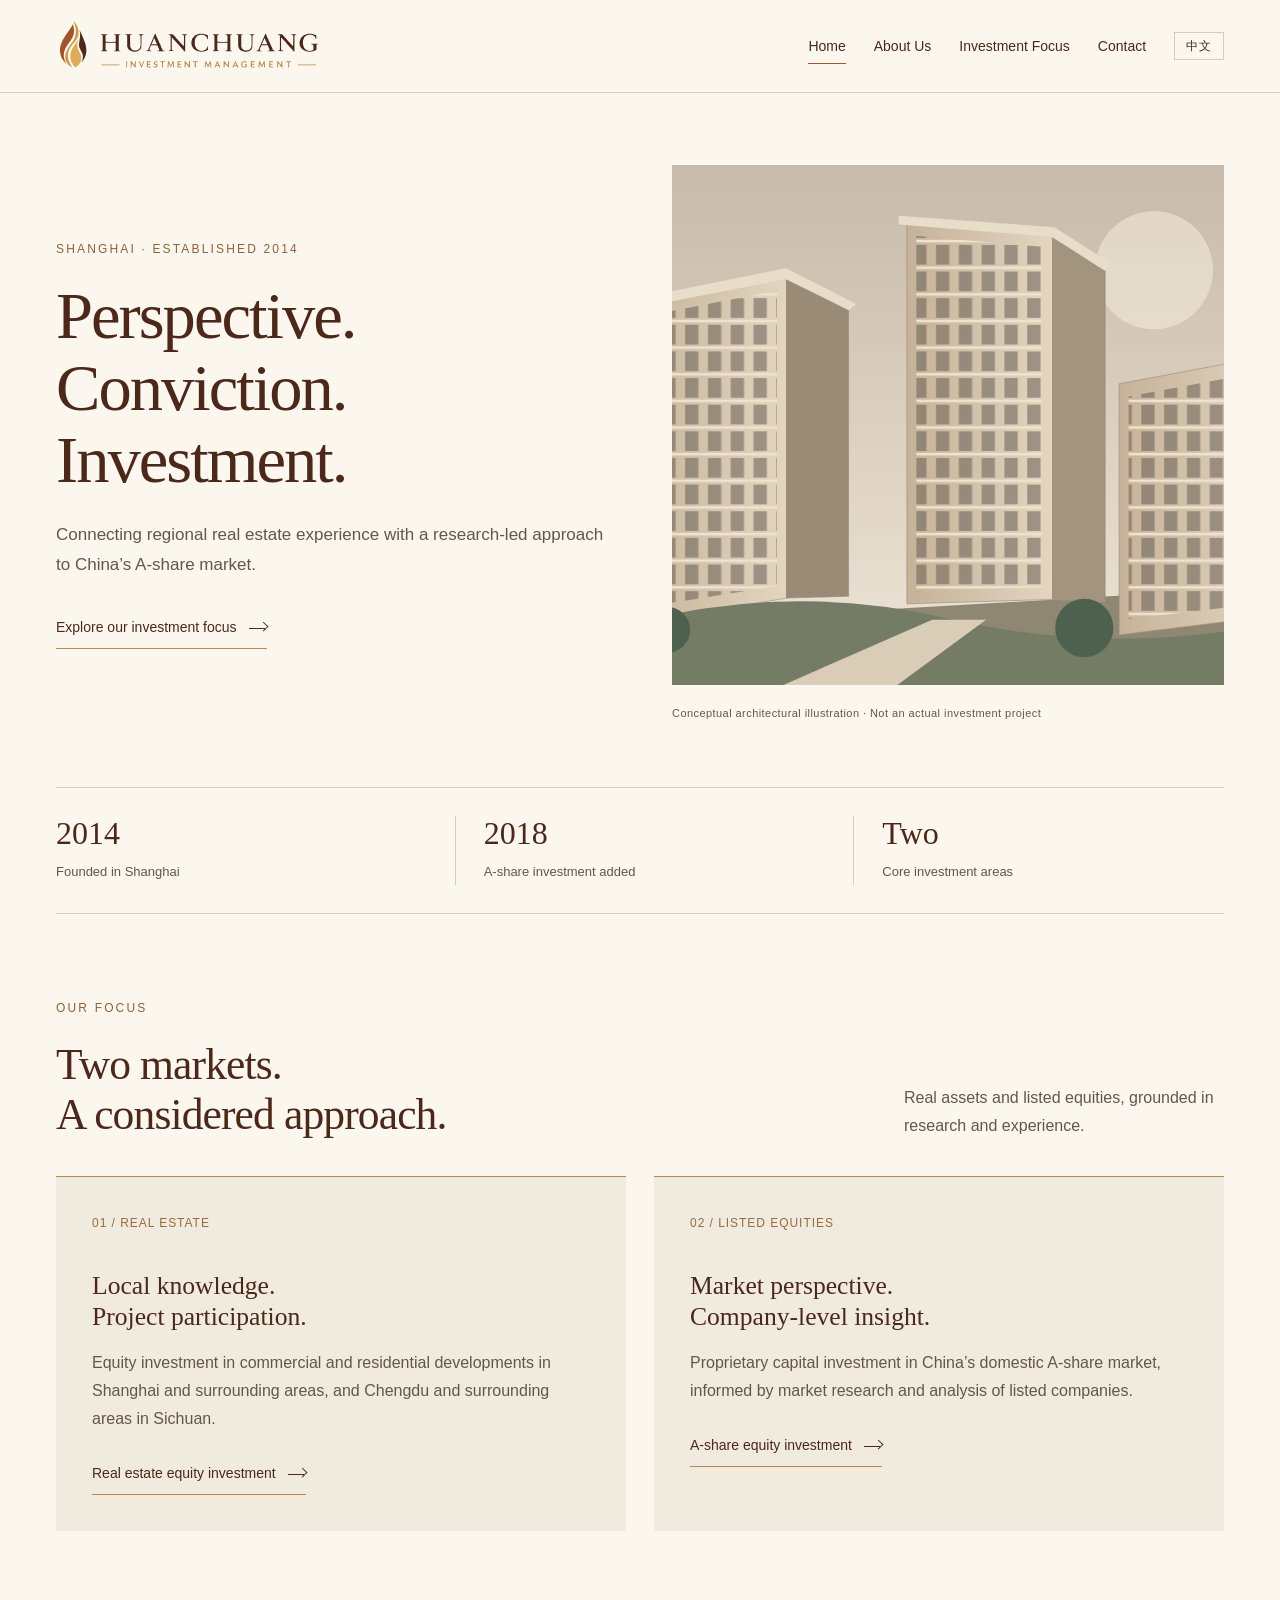
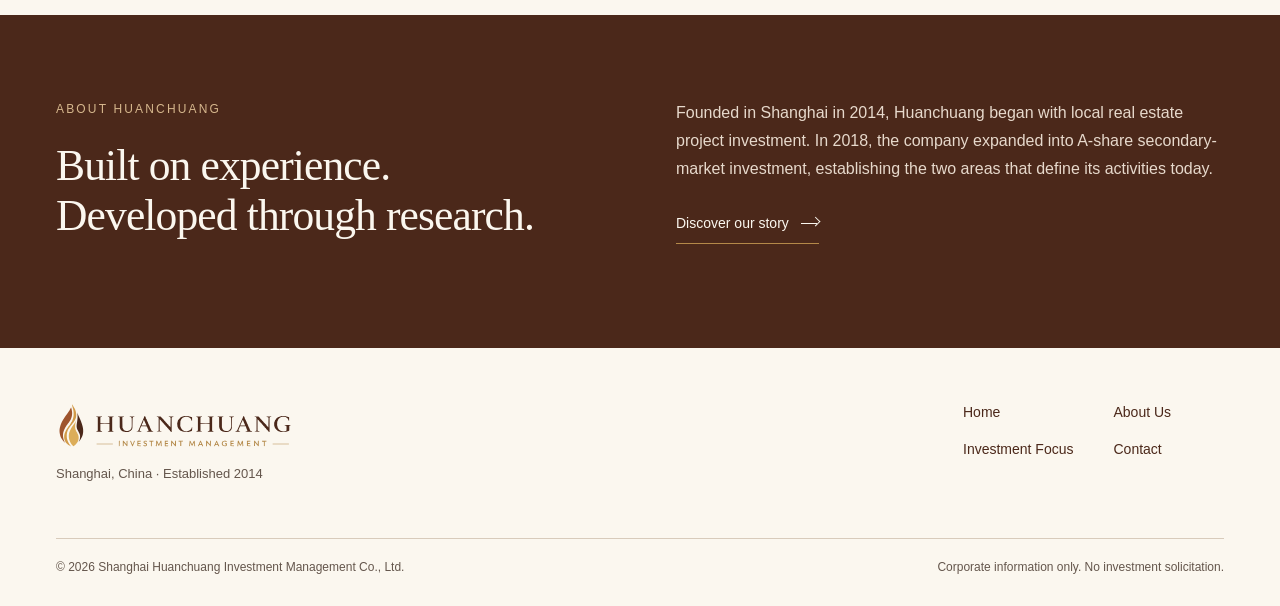
==== en/index.html @ aa827ce4 "Publish the bilingual site for a temporary GitHub Pages preview. Co-authored-by: Cursor <cursoragent" ====
<!DOCTYPE html>
<html lang="en">
<head>
  <meta charset="utf-8">
  <meta name="viewport" content="width=device-width, initial-scale=1">
  <title>Home | HUANCHUANG</title>
  <meta name="description" content="Shanghai Huanchuang Investment Management connects regional real estate experience with a research-led approach to China’s A-share market.">
  <meta name="theme-color" content="#FBF7EF">
  <link rel="alternate" hreflang="zh-CN" href="../zh/index.html">
  <link rel="alternate" hreflang="en" href="index.html">
  <link rel="icon" href="../01_Logos/favicon.ico">
  <link rel="apple-touch-icon" href="../01_Logos/favicon_180.png">
  <link rel="stylesheet" href="../assets/styles.css">
</head>
<body>
  <a class="skip" href="#main">Skip to content</a>
  <header>
    <div class="wrap">
      <nav aria-label="Main navigation">
        <a aria-label="Huanchuang home" href="index.html"><img class="logo" src="../01_Logos/HUANCHUANG_horizontal_color.svg" width="1260" height="285" alt="Huanchuang Investment Management"></a>
        <button type="button" class="menu" aria-controls="navigation" aria-expanded="false" data-label-open="Close" data-label-closed="Menu">Menu</button>
        <div class="links" id="navigation">
          <a aria-current="page" href="index.html">Home</a>
          <a href="about.html">About Us</a>
          <a href="investment.html">Investment Focus</a>
          <a href="contact.html">Contact</a>
        </div>
        <a class="lang-switch" href="../zh/index.html" hreflang="zh-CN" lang="zh-CN">中文</a>
      </nav>
    </div>
  </header>
  <main id="main">
    <div class="wrap">
      <section class="hero reveal">
        <div>
          <p class="eyebrow">Shanghai · Established 2014</p>
          <h1>Perspective.<br>Conviction.<br>Investment.</h1>
          <p class="intro">Connecting regional real estate experience with a research-led approach to China’s A-share market.</p>
          <a class="textlink" href="investment.html">Explore our investment focus<span class="arrow" aria-hidden="true"></span></a>
        </div>
        <figure>
          <img src="../assets/hero.svg" width="1200" height="820" alt="Concept illustration of residential towers and landscaped grounds">
          <figcaption class="caption">Conceptual architectural illustration · Not an actual investment project</figcaption>
        </figure>
      </section>
      <div class="bar">
        <div><span class="stat">2014</span><span class="small">Founded in Shanghai</span></div>
        <div><span class="stat">2018</span><span class="small">A-share investment added</span></div>
        <div><span class="stat">Two</span><span class="small">Core investment areas</span></div>
      </div>
      <section class="section">
        <div class="section-head">
          <div>
            <p class="eyebrow">Our focus</p>
            <h2>Two markets.<br>A considered approach.</h2>
          </div>
          <p class="muted">Real assets and listed equities, grounded in research and experience.</p>
        </div>
        <div class="cards">
          <article class="card">
            <span class="number">01 / REAL ESTATE</span>
            <h3>Local knowledge.<br>Project participation.</h3>
            <p>Equity investment in commercial and residential developments in Shanghai and surrounding areas, and Chengdu and surrounding areas in Sichuan.</p>
            <a class="textlink" href="investment.html#real-estate">Real estate equity investment<span class="arrow" aria-hidden="true"></span></a>
          </article>
          <article class="card">
            <span class="number">02 / LISTED EQUITIES</span>
            <h3>Market perspective.<br>Company-level insight.</h3>
            <p>Proprietary capital investment in China’s domestic A-share market, informed by market research and analysis of listed companies.</p>
            <a class="textlink" href="investment.html#a-shares">A-share equity investment<span class="arrow" aria-hidden="true"></span></a>
          </article>
        </div>
      </section>
    </div>
    <section class="dark section">
      <div class="wrap split">
        <div>
          <p class="eyebrow">About Huanchuang</p>
          <h2>Built on experience.<br>Developed through research.</h2>
        </div>
        <div>
          <p>Founded in Shanghai in 2014, Huanchuang began with local real estate project investment. In 2018, the company expanded into A-share secondary-market investment, establishing the two areas that define its activities today.</p>
          <a class="textlink" href="about.html">Discover our story<span class="arrow" aria-hidden="true"></span></a>
        </div>
      </div>
    </section>
  </main>
  <footer>
    <div class="wrap">
      <div class="footgrid">
        <div>
          <img src="../01_Logos/HUANCHUANG_horizontal_color.svg" width="1260" height="285" alt="Huanchuang Investment Management">
          <p class="small">Shanghai, China · Established 2014</p>
        </div>
        <nav class="footnav" aria-label="Footer">
          <a href="index.html">Home</a>
          <a href="about.html">About Us</a>
          <a href="investment.html">Investment Focus</a>
          <a href="contact.html">Contact</a>
        </nav>
      </div>
      <div class="footbase">
        <span>© 2026 Shanghai Huanchuang Investment Management Co., Ltd.</span>
        <span>Corporate information only. No investment solicitation.</span>
      </div>
    </div>
  </footer>
  <script src="../assets/menu.js"></script>
</body>
</html>
---- assets/styles.css ----
:root {
  --bg: #fbf7ef;
  --ink: #4b281a;
  --muted: #64564c;
  --line: #d8cbbb;
  --gold: #b48949;
  --gold-deep: #9e542d;
  --card: #f1eade;
  --card-hover: #efe4d4;
  --cream: #fbf7ef;
  --header: 92px;
}

* { box-sizing: border-box; }

html { scroll-behavior: smooth; }

body {
  margin: 0;
  background: var(--bg);
  color: var(--ink);
  font: 16px/1.75 "Segoe UI", Arial, sans-serif;
}

img { max-width: 100%; }

a { color: inherit; }

button {
  font: inherit;
  color: inherit;
  cursor: pointer;
}

a, button { -webkit-tap-highlight-color: transparent; }

a:focus-visible,
button:focus-visible,
summary:focus-visible {
  outline: 3px solid var(--gold-deep);
  outline-offset: 4px;
}

::selection {
  background: #ead7bf;
  color: var(--ink);
}

.wrap {
  max-width: 1280px;
  margin: auto;
  padding: 0 56px;
}

.skip {
  position: absolute;
  top: -100px;
  left: 16px;
  z-index: 50;
}

.skip:focus {
  top: 12px;
  background: #fff;
  padding: 10px 14px;
}

header {
  position: sticky;
  top: 0;
  z-index: 30;
  border-bottom: 1px solid var(--line);
  background: rgba(251, 247, 239, 0.94);
  backdrop-filter: blur(12px);
}

nav {
  min-height: var(--header);
  display: flex;
  align-items: center;
  gap: 28px;
}

.logo {
  width: 268px;
  height: auto;
  display: block;
}

.links {
  display: flex;
  gap: 28px;
  margin-left: auto;
}

.links a {
  text-decoration: none;
  font-size: 14px;
  padding: 10px 0;
  position: relative;
}

.links a::after {
  content: "";
  position: absolute;
  height: 1px;
  background: var(--gold-deep);
  bottom: 4px;
  left: 0;
  right: 0;
  transform: scaleX(0);
  transform-origin: left;
  transition: transform 0.25s ease;
}

.links a:hover::after,
.links a[aria-current="page"]::after { transform: scaleX(1); }

.menu {
  display: none;
  background: transparent;
  border: 1px solid var(--line);
  min-height: 44px;
  padding: 8px 16px;
}

.lang-switch {
  white-space: nowrap;
  text-decoration: none;
  font-size: 12px;
  letter-spacing: 0.08em;
  border: 1px solid var(--line);
  padding: 7px 11px;
  line-height: 1;
}

.lang-switch:hover {
  border-color: var(--gold-deep);
  color: var(--gold-deep);
}

.eyebrow {
  font-size: 12px;
  text-transform: uppercase;
  letter-spacing: 0.18em;
  color: #8b6337;
  margin: 0 0 20px;
}

h1, h2, h3, .stat, .year {
  font-family: Georgia, "Times New Roman", serif;
  font-weight: 400;
}

h1 {
  font-size: clamp(42px, 5.2vw, 72px);
  letter-spacing: -0.03em;
  line-height: 1.08;
  margin: 0 0 24px;
}

h2 {
  font-size: clamp(32px, 3.4vw, 48px);
  letter-spacing: -0.02em;
  line-height: 1.15;
  margin: 0 0 24px;
}

h3 {
  font-size: clamp(24px, 2vw, 30px);
  line-height: 1.25;
  margin: 0 0 16px;
}

p { margin: 0 0 20px; }

.muted, .intro, .small, .caption, .footbase { color: var(--muted); }

.intro {
  font-size: 17px;
  max-width: 36rem;
}

.hero {
  display: grid;
  grid-template-columns: 1fr 1fr;
  gap: 64px;
  padding: 72px 0 64px;
  align-items: center;
}

.hero figure { margin: 0; }

.hero img {
  width: 100%;
  height: 520px;
  object-fit: cover;
  background: #efe6d8;
}

.caption {
  font-size: 11px;
  letter-spacing: 0.04em;
  margin: 10px 0 0;
}

.textlink,
.button {
  display: inline-flex;
  align-items: center;
  gap: 12px;
  text-decoration: none;
  font-size: 14px;
}

.textlink {
  border-bottom: 1px solid var(--gold);
  padding: 8px 0;
}

.hero .textlink { margin-top: 8px; }

.textlink:hover { color: var(--gold-deep); }

.arrow {
  width: 18px;
  height: 10px;
  position: relative;
  flex: none;
}

.arrow::before,
.arrow::after {
  content: "";
  position: absolute;
  top: 50%;
}

.arrow::before {
  left: 0;
  width: 16px;
  border-top: 1px solid currentColor;
}

.arrow::after {
  right: 0;
  width: 6px;
  height: 6px;
  border-top: 1px solid currentColor;
  border-right: 1px solid currentColor;
  transform: translateY(-70%) rotate(45deg);
}

.bar {
  display: grid;
  grid-template-columns: repeat(3, 1fr);
  border-top: 1px solid var(--line);
  border-bottom: 1px solid var(--line);
  padding: 28px 0;
  gap: 28px;
}

.bar > div {
  padding-left: 28px;
  border-left: 1px solid var(--line);
}

.bar > div:first-child {
  padding-left: 0;
  border: 0;
}

.stat {
  font-size: 32px;
  display: block;
  line-height: 1.1;
  margin-bottom: 6px;
}

.small { font-size: 13px; }

.section { padding: 84px 0; }

.split {
  display: grid;
  grid-template-columns: 1fr 1fr;
  gap: 72px;
  align-items: start;
}

.section-head {
  display: flex;
  justify-content: space-between;
  align-items: end;
  gap: 40px;
  margin-bottom: 36px;
}

.section-head h2,
.section-head p:last-child { margin: 0; }

.section-head p { max-width: 320px; }

.cards {
  display: grid;
  grid-template-columns: 1fr 1fr;
  gap: 28px;
}

.card {
  padding: 36px;
  border-top: 1px solid var(--gold);
  background: var(--card);
  transition: background 0.2s ease, transform 0.2s ease;
}

.card:hover {
  background: var(--card-hover);
  transform: translateY(-2px);
}

.card .number {
  font-size: 12px;
  letter-spacing: 0.08em;
  color: #956d3c;
  display: block;
  margin-bottom: 36px;
}

.card p {
  max-width: 36rem;
  color: var(--muted);
}

.dark {
  background: var(--ink);
  color: var(--cream);
}

.dark .eyebrow { color: #d6b78d; }

.dark p {
  max-width: 36rem;
  color: #e7d9cc;
}

.dark .textlink:hover { color: #fff; }

.band {
  display: flex;
  justify-content: space-between;
  align-items: center;
  gap: 32px;
}

.band h2 { max-width: 16em; }

.button {
  padding: 14px 22px;
  border: 1px solid var(--gold);
  white-space: nowrap;
}

.button:hover {
  background: var(--cream);
  color: var(--ink);
  border-color: var(--cream);
}

.page-top {
  padding: 76px 0 56px;
  max-width: 920px;
}

.rule { border-top: 1px solid var(--line); }

.timeline {
  display: grid;
  grid-template-columns: 1fr 1fr;
  gap: 48px;
}

.year {
  font-size: 56px;
  color: #a27b48;
  line-height: 1;
  margin-bottom: 16px;
}

.timeline article {
  border-top: 1px solid var(--gold);
  padding-top: 24px;
}

.detail {
  display: grid;
  grid-template-columns: 0.8fr 1.2fr;
  gap: 72px;
  padding: 64px 0;
  border-top: 1px solid var(--line);
  scroll-margin-top: calc(var(--header) + 24px);
}

.tags {
  display: flex;
  gap: 10px;
  flex-wrap: wrap;
  margin-top: 24px;
}

.tags span {
  font-size: 12px;
  border: 1px solid var(--line);
  padding: 6px 12px;
}

.faq details {
  border-top: 1px solid var(--line);
  padding: 18px 0;
}

.faq details:last-of-type { border-bottom: 1px solid var(--line); }

.faq summary {
  cursor: pointer;
  font-size: 16px;
  list-style: none;
  display: flex;
  justify-content: space-between;
  align-items: center;
  gap: 16px;
}

.faq summary::-webkit-details-marker { display: none; }

.faq summary::after {
  content: "+";
  font-family: Georgia, serif;
  font-size: 24px;
  line-height: 1;
  color: var(--gold);
}

.faq details[open] summary::after { content: "–"; }

.faq details p {
  margin: 16px 0 4px;
  color: var(--muted);
  max-width: 44rem;
}

.contact-box {
  background: var(--card);
  padding: 40px;
}

.contact-box h3 { font-size: clamp(28px, 3vw, 36px); }

.contact-box dl { margin: 28px 0 0; }

.contact-box dt {
  font-size: 12px;
  text-transform: uppercase;
  letter-spacing: 0.12em;
  color: var(--muted);
}

.contact-box dd { margin: 6px 0 22px; }

.contact-box dd:last-child { margin-bottom: 0; }

.notice {
  margin-top: 32px;
  padding: 20px 24px;
  border-left: 2px solid var(--gold);
  background: var(--card);
  font-size: 14px;
  color: var(--muted);
}

footer { padding: 52px 0 28px; }

.footgrid {
  display: flex;
  justify-content: space-between;
  gap: 48px;
  padding-bottom: 32px;
}

.footgrid img { width: 240px; height: auto; }

.footnav {
  display: grid;
  grid-template-columns: 1fr 1fr;
  gap: 12px 40px;
  font-size: 14px;
  align-content: start;
}

.footnav a { text-decoration: none; }

.footnav a:hover { color: var(--gold-deep); }

.footbase {
  display: flex;
  justify-content: space-between;
  gap: 24px;
  border-top: 1px solid var(--line);
  padding-top: 18px;
  font-size: 12px;
}

.reveal { animation: enter 0.65s ease both; }

@keyframes enter {
  from { opacity: 0; transform: translateY(12px); }
  to { opacity: 1; transform: none; }
}

.gate {
  min-height: 100vh;
  display: grid;
  place-items: center;
  padding: 48px 24px;
}

.gate-card {
  width: min(520px, 100%);
  text-align: center;
}

.gate-card .logo {
  width: min(340px, 78vw);
  margin: 0 auto 28px;
}

.gate-card .eyebrow { margin-bottom: 12px; }

.gate-actions {
  display: flex;
  justify-content: center;
  gap: 14px;
  margin-top: 8px;
}

.gate-actions a {
  text-decoration: none;
  border: 1px solid var(--gold);
  min-width: 148px;
  padding: 14px 18px;
}

.gate-actions a:hover {
  background: var(--ink);
  color: var(--cream);
  border-color: var(--ink);
}

html[lang="zh-CN"] body {
  font-family: "PingFang SC", "Microsoft YaHei", "Noto Sans SC", sans-serif;
  line-break: strict;
}

html[lang="zh-CN"] h1,
html[lang="zh-CN"] h2,
html[lang="zh-CN"] h3 {
  font-family: "Songti SC", "STSong", "SimSun", "Noto Serif SC", serif;
  letter-spacing: 0;
}

html[lang="zh-CN"] h1 {
  font-size: clamp(34px, 4.4vw, 58px);
  line-height: 1.28;
}

html[lang="zh-CN"] h2,
html[lang="zh-CN"] h3 { line-height: 1.35; }

html[lang="zh-CN"] .eyebrow {
  text-transform: none;
  letter-spacing: 0.22em;
}

@media (max-width: 1024px) {
  .logo { width: 220px; }
  .links { gap: 18px; }
}

@media (max-width: 900px) {
  .wrap { padding: 0 28px; }
  .hero { gap: 36px; }
  .hero img { height: 420px; }
  .split, .detail { gap: 36px; }
}

@media (max-width: 760px) {
  :root { --header: 76px; }
  .wrap { padding: 0 20px; }
  nav { position: relative; }
  nav { gap: 12px; }
  .logo { width: 156px; }
  .menu {
    display: block;
    margin-left: auto;
    flex: none;
    white-space: nowrap;
    padding: 8px 12px;
  }
  .links {
    display: none;
    margin-left: 0;
    position: absolute;
    top: 100%;
    left: 50%;
    width: 100vw;
    transform: translateX(-50%);
    background: var(--bg);
    padding: 8px 20px 18px;
    border-bottom: 1px solid var(--line);
    box-shadow: 0 16px 30px rgba(75, 40, 26, 0.08);
  }
  .links.open {
    display: flex;
    flex-direction: column;
    gap: 0;
  }
  .links a {
    font-size: 17px;
    padding: 14px 0;
    border-bottom: 1px solid var(--line);
  }
  .links a::after { display: none; }
  .links a[aria-current="page"] { color: var(--gold-deep); }
  .hero {
    grid-template-columns: 1fr;
    padding: 40px 0 36px;
    gap: 28px;
  }
  .hero img { height: 280px; }
  .bar { gap: 16px; }
  .bar > div { padding-left: 14px; }
  .stat { font-size: 24px; }
  .section { padding: 56px 0; }
  .split,
  .cards,
  .timeline,
  .detail,
  .section-head,
  .band,
  .footgrid,
  .footbase,
  .gate-actions {
    grid-template-columns: 1fr;
    flex-direction: column;
    align-items: flex-start;
  }
  .section-head, .band, .footgrid, .footbase, .gate-actions { gap: 16px; }
  .cards, .timeline, .split, .detail { gap: 24px; }
  .card, .contact-box { padding: 24px; }
  .card .number { margin-bottom: 20px; }
  .page-top { padding: 48px 0 32px; }
  .detail { padding: 40px 0; }
  .year { font-size: 44px; }
  .footgrid img { width: 200px; }
  .gate-actions { align-items: stretch; }
  .gate-actions a { text-align: center; }
}

@media (prefers-reduced-motion: reduce) {
  html { scroll-behavior: auto; }
  .reveal, .card, .links a::after { animation: none; transition: none; }
  .card:hover { transform: none; }
}
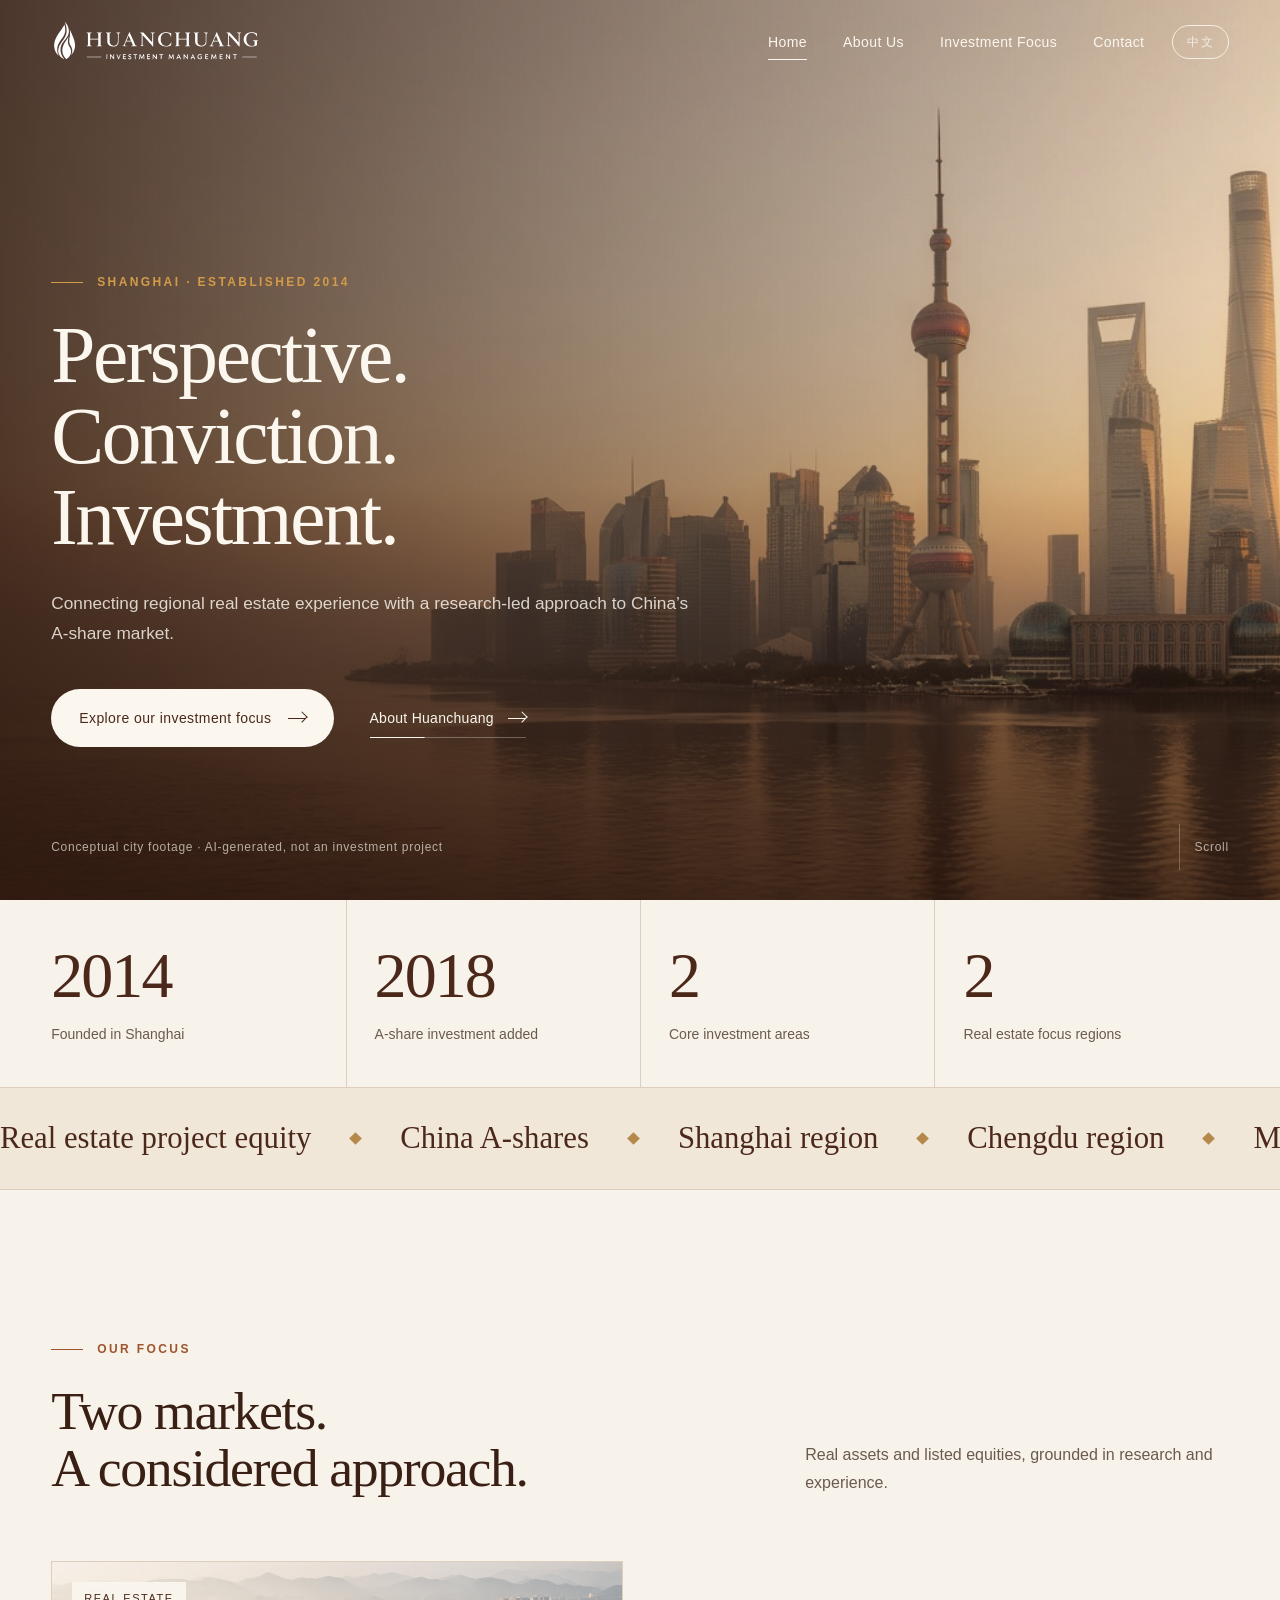
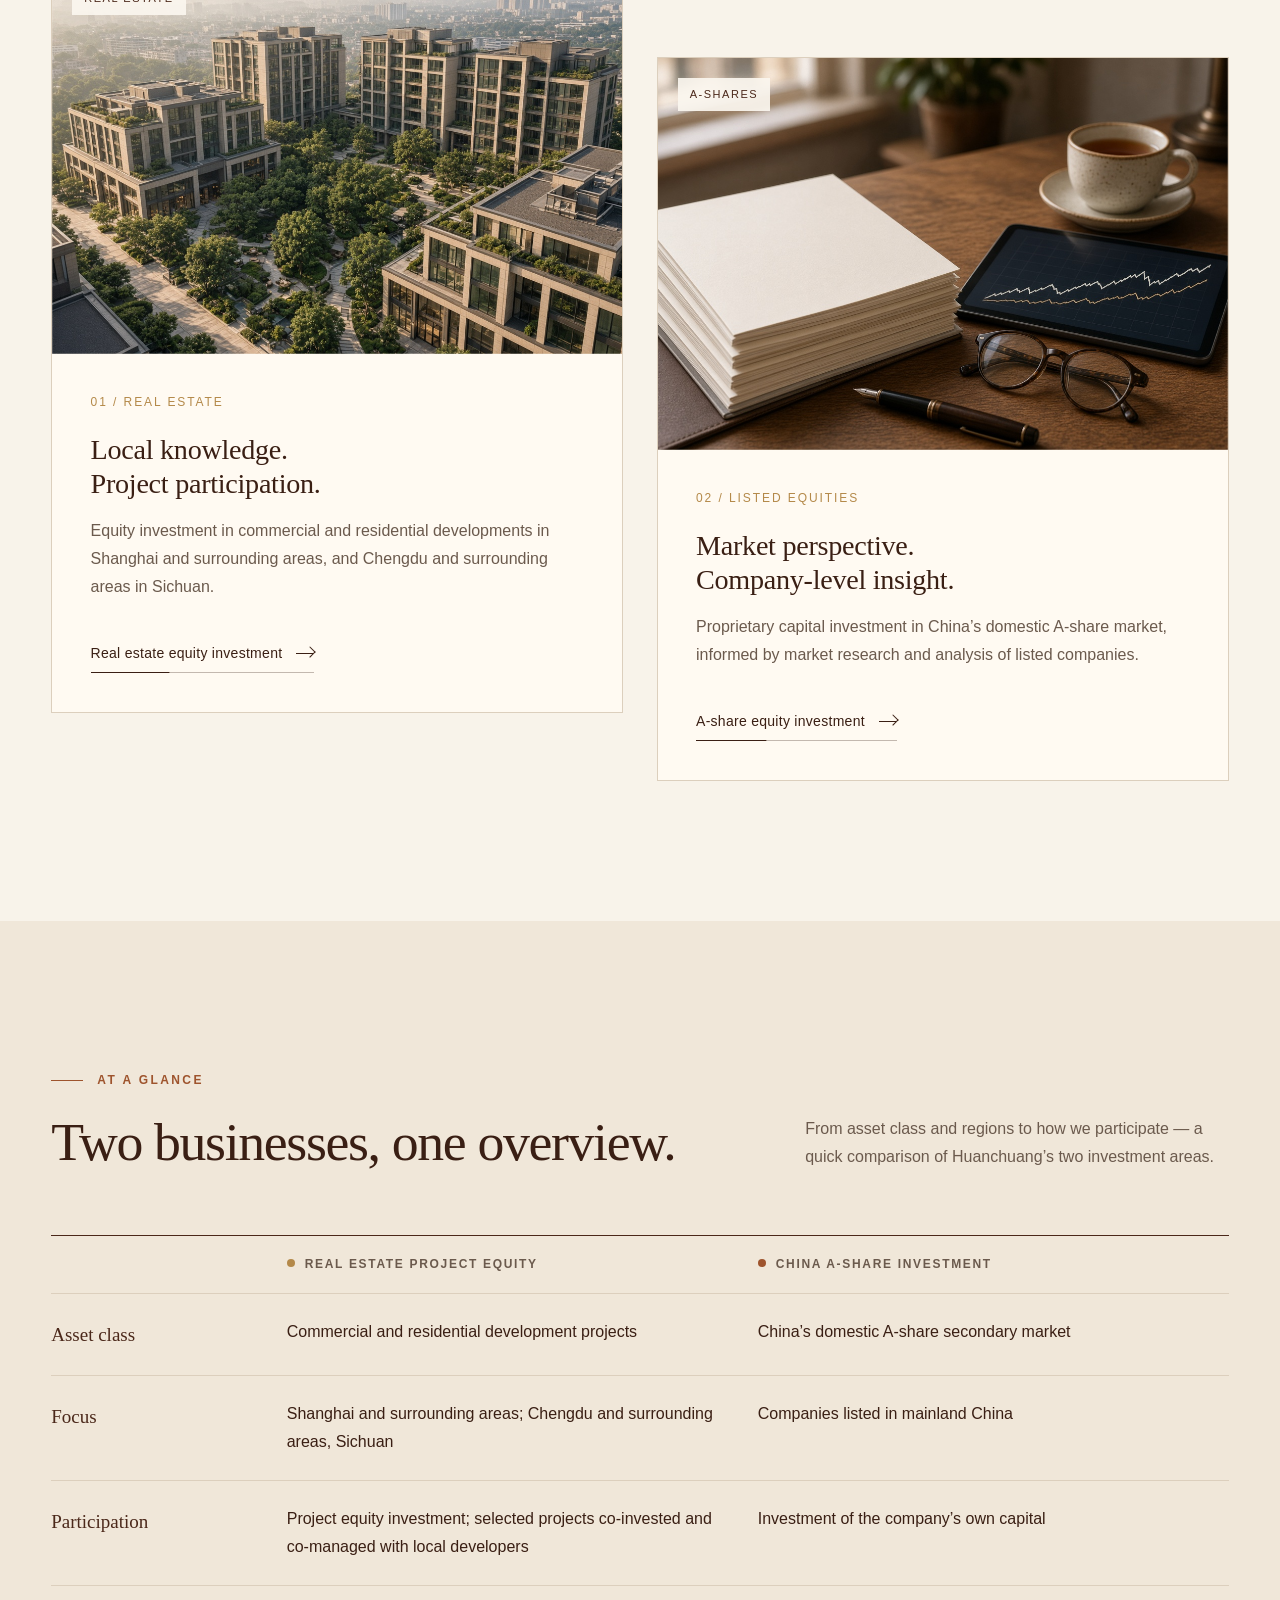
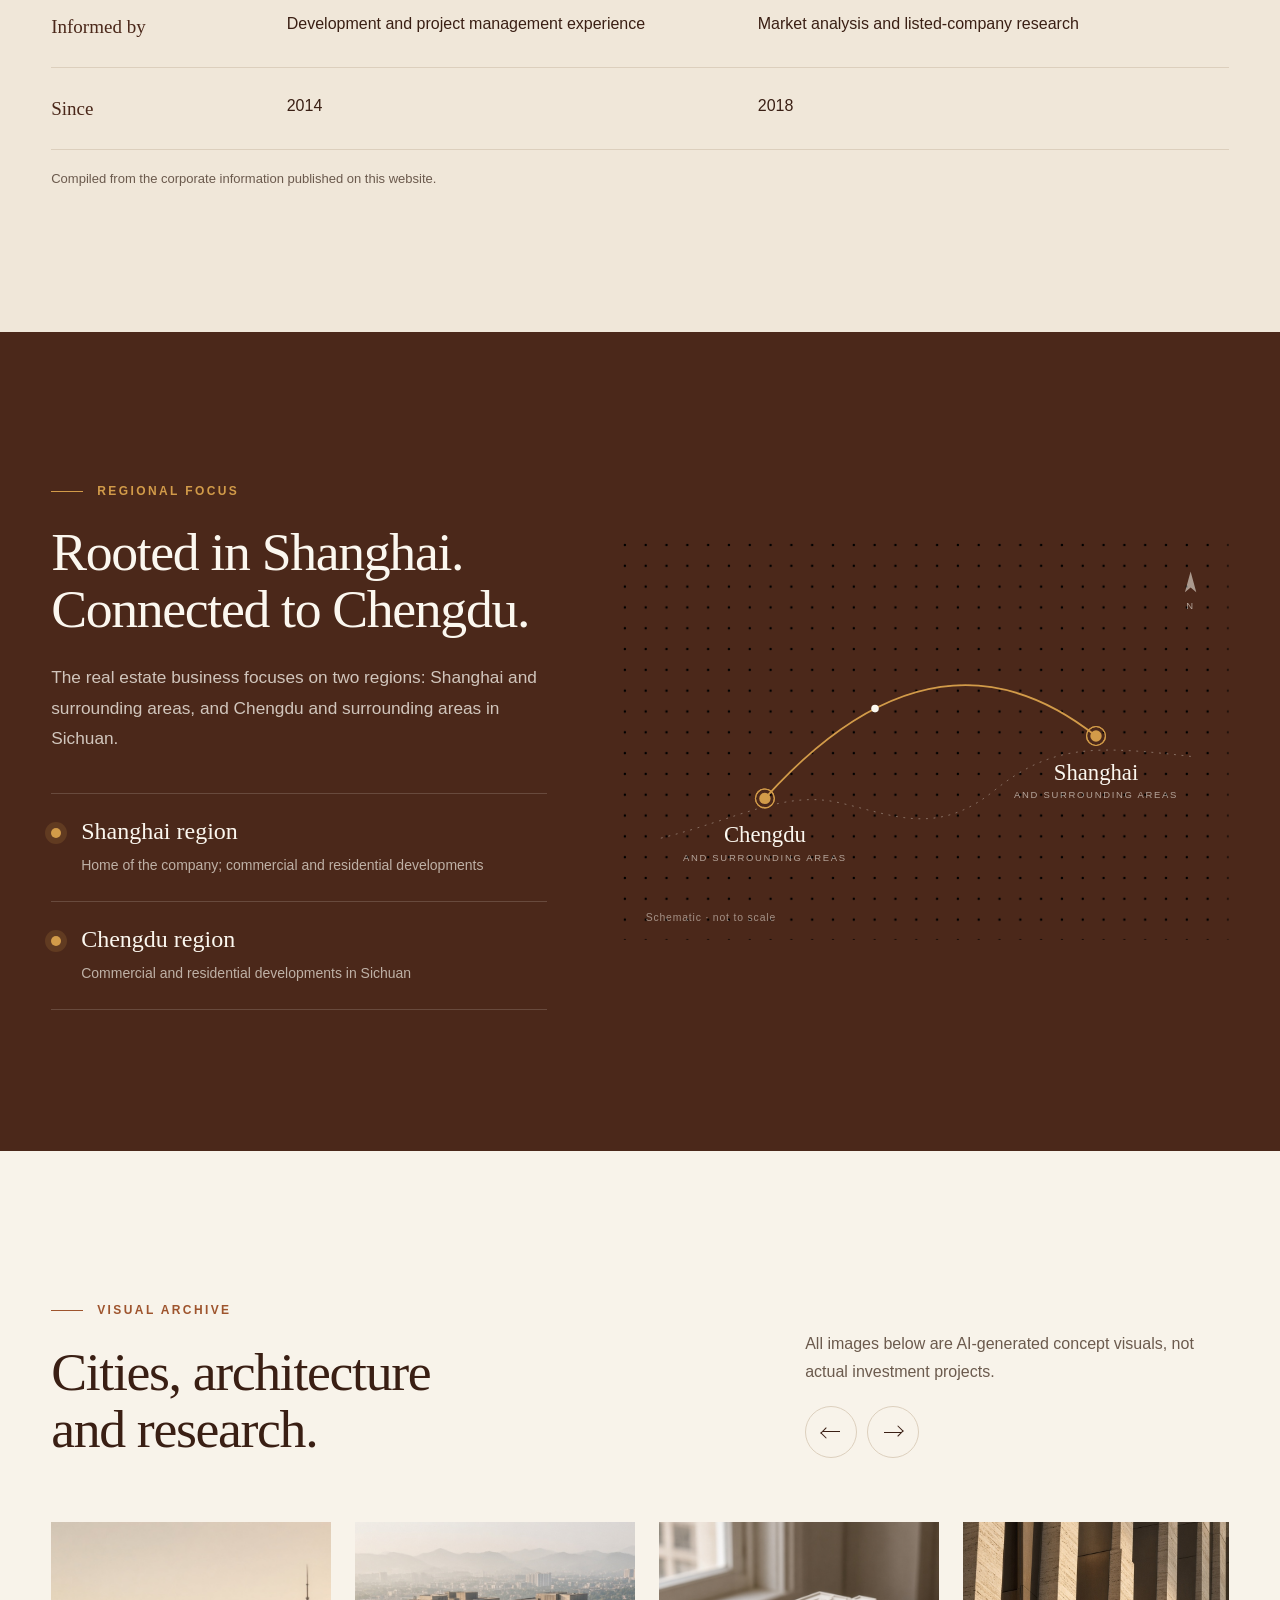
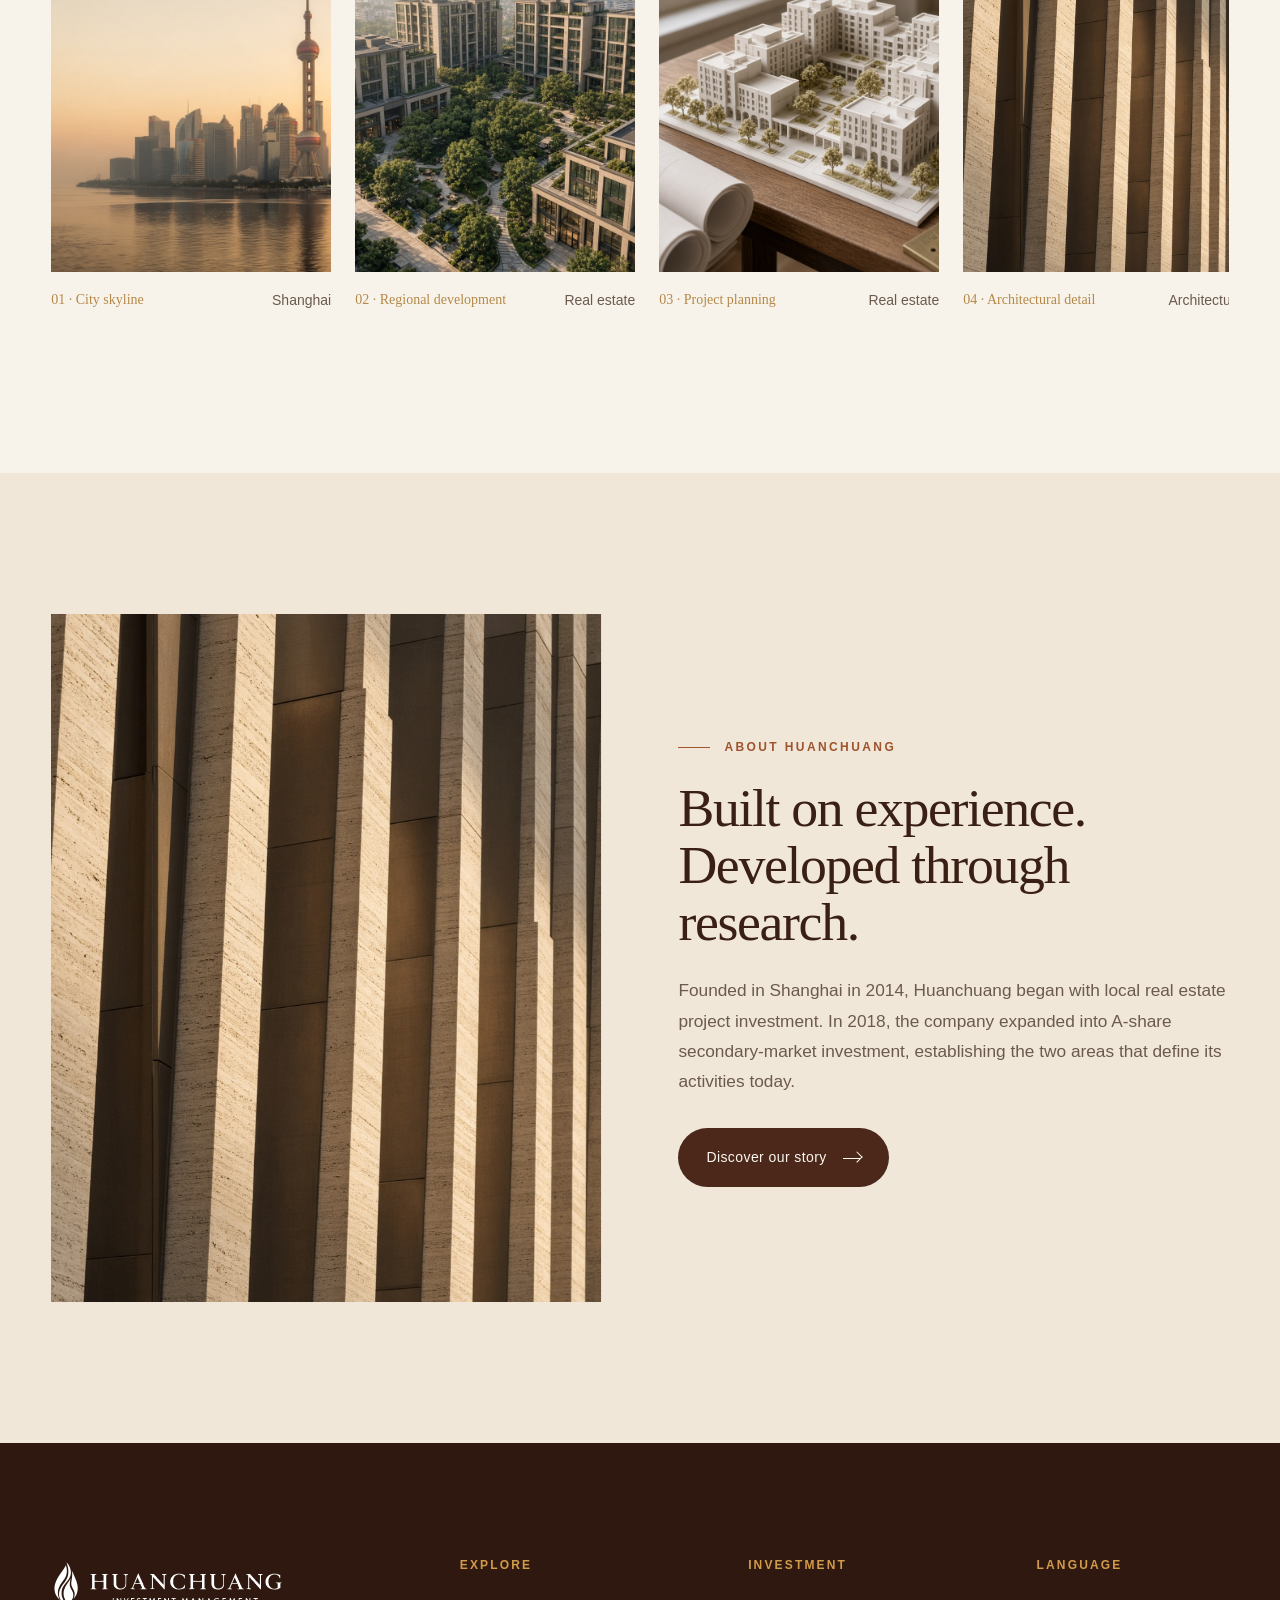
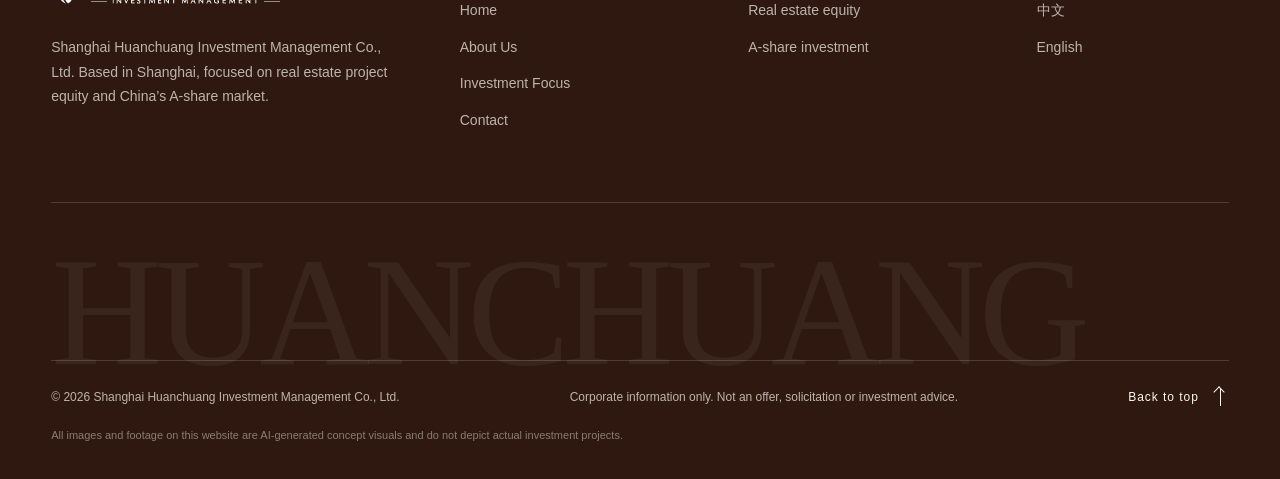
==== commit b937c08a: "Redesign UI and motion, add generated media, tables and region map Co-authored-by: Cursor <cursorage" ====
--- a/en/index.html
+++ b/en/index.html
@@ -2,109 +2,247 @@
 <html lang="en">
 <head>
   <meta charset="utf-8">
-  <meta name="viewport" content="width=device-width, initial-scale=1">
+  <meta name="viewport" content="width=device-width, initial-scale=1, viewport-fit=cover">
   <title>Home | HUANCHUANG</title>
   <meta name="description" content="Shanghai Huanchuang Investment Management connects regional real estate experience with a research-led approach to China’s A-share market.">
-  <meta name="theme-color" content="#FBF7EF">
+  <meta name="theme-color" content="#4B281A">
+  <meta property="og:type" content="website">
+  <meta property="og:title" content="Home | HUANCHUANG">
+  <meta property="og:description" content="Shanghai Huanchuang Investment Management connects regional real estate experience with a research-led approach to China’s A-share market.">
+  <meta property="og:image" content="../assets/media/hero-shanghai.jpg">
   <link rel="alternate" hreflang="zh-CN" href="../zh/index.html">
-  <link rel="alternate" hreflang="en" href="index.html">
+  <link rel="alternate" hreflang="en" href="../en/index.html">
   <link rel="icon" href="../01_Logos/favicon.ico">
   <link rel="apple-touch-icon" href="../01_Logos/favicon_180.png">
   <link rel="stylesheet" href="../assets/styles.css">
+  <script>document.documentElement.classList.add("js")</script>
 </head>
 <body>
+  <div class="progress" aria-hidden="true"></div>
   <a class="skip" href="#main">Skip to content</a>
-  <header>
-    <div class="wrap">
-      <nav aria-label="Main navigation">
-        <a aria-label="Huanchuang home" href="index.html"><img class="logo" src="../01_Logos/HUANCHUANG_horizontal_color.svg" width="1260" height="285" alt="Huanchuang Investment Management"></a>
-        <button type="button" class="menu" aria-controls="navigation" aria-expanded="false" data-label-open="Close" data-label-closed="Menu">Menu</button>
-        <div class="links" id="navigation">
-          <a aria-current="page" href="index.html">Home</a>
-          <a href="about.html">About Us</a>
-          <a href="investment.html">Investment Focus</a>
-          <a href="contact.html">Contact</a>
-        </div>
-        <a class="lang-switch" href="../zh/index.html" hreflang="zh-CN" lang="zh-CN">中文</a>
+  <header class="site-header is-overlay">
+    <div class="wrap bar">
+      <a class="brand" href="index.html" aria-label="Huanchuang home">
+        <img class="logo-dark" src="../01_Logos/HUANCHUANG_horizontal_color.svg" width="1260" height="285" alt="Huanchuang Investment Management">
+        <img class="logo-light" src="../01_Logos/HUANCHUANG_horizontal_white.svg" width="1260" height="285" alt="" aria-hidden="true">
+      </a>
+      <nav class="nav" aria-label="Main navigation">
+        <div class="nav-links" id="navigation">
+          <a href="index.html" style="--i:0" aria-current="page">Home</a>
+          <a href="about.html" style="--i:1">About Us</a>
+          <a href="investment.html" style="--i:2">Investment Focus</a>
+          <a href="contact.html" style="--i:3">Contact</a>
+        </div>
       </nav>
+      <a class="lang-switch" href="../zh/index.html" hreflang="zh-CN" lang="zh-CN">中文</a>
+      <button type="button" class="menu-btn" aria-controls="navigation" aria-expanded="false" data-label-open="Close" data-label-closed="Menu"><span class="menu-label">Menu</span><span class="bars" aria-hidden="true"><i></i><i></i></span></button>
     </div>
   </header>
   <main id="main">
-    <div class="wrap">
-      <section class="hero reveal">
-        <div>
-          <p class="eyebrow">Shanghai · Established 2014</p>
-          <h1>Perspective.<br>Conviction.<br>Investment.</h1>
-          <p class="intro">Connecting regional real estate experience with a research-led approach to China’s A-share market.</p>
-          <a class="textlink" href="investment.html">Explore our investment focus<span class="arrow" aria-hidden="true"></span></a>
-        </div>
-        <figure>
-          <img src="../assets/hero.svg" width="1200" height="820" alt="Concept illustration of residential towers and landscaped grounds">
-          <figcaption class="caption">Conceptual architectural illustration · Not an actual investment project</figcaption>
-        </figure>
-      </section>
-      <div class="bar">
-        <div><span class="stat">2014</span><span class="small">Founded in Shanghai</span></div>
-        <div><span class="stat">2018</span><span class="small">A-share investment added</span></div>
-        <div><span class="stat">Two</span><span class="small">Core investment areas</span></div>
-      </div>
-      <section class="section">
-        <div class="section-head">
-          <div>
-            <p class="eyebrow">Our focus</p>
-            <h2>Two markets.<br>A considered approach.</h2>
-          </div>
-          <p class="muted">Real assets and listed equities, grounded in research and experience.</p>
-        </div>
-        <div class="cards">
-          <article class="card">
-            <span class="number">01 / REAL ESTATE</span>
+    <section class="hero">
+      <div class="hero-media" aria-hidden="true">
+        <video autoplay muted loop playsinline preload="auto" poster="../assets/media/hero-shanghai.jpg">
+          <source src="../assets/media/hero-shanghai.mp4" type="video/mp4">
+        </video>
+      </div>
+      <div class="hero-shade" aria-hidden="true"></div>
+      <div class="wrap hero-inner">
+        <p class="eyebrow eyebrow--light hero-fade" style="--d:.1s">Shanghai · Established 2014</p>
+        <h1 class="split-lines"><span class="line"><span style="--i:0">Perspective.</span></span><span class="line"><span style="--i:1">Conviction.</span></span><span class="line"><span style="--i:2">Investment.</span></span></h1>
+        <p class="lead hero-fade" style="--d:.75s">Connecting regional real estate experience with a research-led approach to China’s A-share market.</p>
+        <div class="hero-actions hero-fade" style="--d:.9s">
+          <a class="btn btn--light" href="investment.html">Explore our investment focus<span class="arrow" aria-hidden="true"></span></a>
+          <a class="textlink textlink--light" href="about.html">About Huanchuang<span class="arrow" aria-hidden="true"></span></a>
+        </div>
+      </div>
+      <div class="wrap hero-foot hero-fade" style="--d:1.1s">
+        <span>Conceptual city footage · AI-generated, not an investment project</span>
+        <span class="scroll-cue"><i></i>Scroll</span>
+      </div>
+    </section>
+
+    <section aria-label="Company at a glance">
+      <div class="wrap stats" data-stagger>
+          <div class="stat"><span class="stat-num" data-count="2014" data-from="1990">2014</span><span class="stat-label">Founded in Shanghai</span></div>
+          <div class="stat"><span class="stat-num" data-count="2018" data-from="2000">2018</span><span class="stat-label">A-share investment added</span></div>
+          <div class="stat"><span class="stat-num" data-count="2" data-from="0">2</span><span class="stat-label">Core investment areas</span></div>
+          <div class="stat"><span class="stat-num" data-count="2" data-from="0">2</span><span class="stat-label">Real estate focus regions</span></div>
+      </div>
+    </section>
+
+    <div class="marquee" aria-hidden="true"><div class="marquee-track"><span>Real estate project equity</span><span>China A-shares</span><span>Shanghai region</span><span>Chengdu region</span><span>Market research</span><span>Listed-company analysis</span><span>Joint investment</span><span>Proprietary capital</span><span>Real estate project equity</span><span>China A-shares</span><span>Shanghai region</span><span>Chengdu region</span><span>Market research</span><span>Listed-company analysis</span><span>Joint investment</span><span>Proprietary capital</span></div></div>
+
+    <section class="section">
+      <div class="wrap">
+        <div class="section-head reveal">
+          <div><p class="eyebrow">Our focus</p><h2>Two markets.<br>A considered approach.</h2></div>
+          <p>Real assets and listed equities, grounded in research and experience.</p>
+        </div>
+        <div class="features">
+        <article class="feature reveal">
+          <div class="feature-media img-reveal"><img src="../assets/media/realestate-aerial.jpg" width="1024" height="768" alt="Concept aerial view of a residential and commercial development" loading="lazy" decoding="async"><span class="feature-tag">Real Estate</span></div>
+          <div class="feature-body">
+            <span class="feature-num">01 / Real estate</span>
             <h3>Local knowledge.<br>Project participation.</h3>
             <p>Equity investment in commercial and residential developments in Shanghai and surrounding areas, and Chengdu and surrounding areas in Sichuan.</p>
             <a class="textlink" href="investment.html#real-estate">Real estate equity investment<span class="arrow" aria-hidden="true"></span></a>
-          </article>
-          <article class="card">
-            <span class="number">02 / LISTED EQUITIES</span>
+          </div>
+        </article>
+        <article class="feature reveal" style="--d:.15s">
+          <div class="feature-media img-reveal"><img src="../assets/media/research-desk.jpg" width="1024" height="768" alt="Concept image of a research desk" loading="lazy" decoding="async"><span class="feature-tag">A-Shares</span></div>
+          <div class="feature-body">
+            <span class="feature-num">02 / Listed equities</span>
             <h3>Market perspective.<br>Company-level insight.</h3>
             <p>Proprietary capital investment in China’s domestic A-share market, informed by market research and analysis of listed companies.</p>
             <a class="textlink" href="investment.html#a-shares">A-share equity investment<span class="arrow" aria-hidden="true"></span></a>
-          </article>
-        </div>
-      </section>
-    </div>
-    <section class="dark section">
+          </div>
+        </article>
+        </div>
+      </div>
+    </section>
+
+    <section class="section section--alt">
+      <div class="wrap">
+        <div class="section-head reveal">
+          <div><p class="eyebrow">At a glance</p><h2>Two businesses, one overview.</h2></div>
+          <p>From asset class and regions to how we participate — a quick comparison of Huanchuang’s two investment areas.</p>
+        </div>
+        <div class="table-wrap reveal">
+          <table class="data-table">
+            <caption class="sr-only">Comparison of Huanchuang’s two businesses</caption>
+            <thead><tr><th scope="col"></th><th scope="col"><span class="dot" aria-hidden="true"></span>Real estate project equity</th><th scope="col"><span class="dot dot--rust" aria-hidden="true"></span>China A-share investment</th></tr></thead>
+            <tbody data-stagger>
+              <tr><th scope="row">Asset class</th><td data-label="Real estate project equity">Commercial and residential development projects</td><td data-label="China A-share investment" class="is-rust">China’s domestic A-share secondary market</td></tr>
+              <tr><th scope="row">Focus</th><td data-label="Real estate project equity">Shanghai and surrounding areas; Chengdu and surrounding areas, Sichuan</td><td data-label="China A-share investment" class="is-rust">Companies listed in mainland China</td></tr>
+              <tr><th scope="row">Participation</th><td data-label="Real estate project equity">Project equity investment; selected projects co-invested and co-managed with local developers</td><td data-label="China A-share investment" class="is-rust">Investment of the company’s own capital</td></tr>
+              <tr><th scope="row">Informed by</th><td data-label="Real estate project equity">Development and project management experience</td><td data-label="China A-share investment" class="is-rust">Market analysis and listed-company research</td></tr>
+              <tr><th scope="row">Since</th><td data-label="Real estate project equity">2014</td><td data-label="China A-share investment" class="is-rust">2018</td></tr>
+            </tbody>
+          </table>
+        </div>
+        <p class="table-note">Compiled from the corporate information published on this website.</p>
+      </div>
+    </section>
+
+    <section class="section dark">
+      <div class="wrap region">
+        <div class="reveal">
+          <p class="eyebrow">Regional focus</p>
+          <h2>Rooted in Shanghai.<br>Connected to Chengdu.</h2>
+          <p class="lead">The real estate business focuses on two regions: Shanghai and surrounding areas, and Chengdu and surrounding areas in Sichuan.</p>
+          <ul class="region-list" data-stagger>
+            <li><span class="region-dot" aria-hidden="true"></span><div><b>Shanghai region</b><span>Home of the company; commercial and residential developments</span></div></li>
+            <li><span class="region-dot" aria-hidden="true"></span><div><b>Chengdu region</b><span>Commercial and residential developments in Sichuan</span></div></li>
+          </ul>
+        </div>
+        <div class="reveal" style="--d:.2s">
+        <svg class="map map-anim" viewBox="0 0 640 420" role="img" aria-labelledby="map-title">
+          <title id="map-title">Schematic of Huanchuang’s real estate focus regions: Shanghai and Chengdu with surrounding areas</title>
+          <defs>
+            <pattern id="map-dots" width="22" height="22" patternUnits="userSpaceOnUse"><circle cx="2" cy="2" r="1.3"></circle></pattern>
+          </defs>
+          <g class="map-grid"><rect width="640" height="420" fill="url(#map-dots)"></rect></g>
+          <path class="map-river" d="M40 312 C 120 292, 170 262, 226 274 S 330 312, 392 262 S 500 214, 604 226"></path>
+          <path class="map-route-base" d="M150 270 Q 330 70 500 204"></path>
+          <path class="map-route-draw" pathLength="1" d="M150 270 Q 330 70 500 204"></path>
+          <circle class="map-traveller" r="4">
+            <animateMotion dur="5.5s" repeatCount="indefinite" path="M150 270 Q 330 70 500 204"></animateMotion>
+          </circle>
+          <g class="map-node" transform="translate(150 270)">
+            <circle class="pulse" r="10"></circle><circle class="pulse pulse--late" r="10"></circle><circle class="core" r="6"></circle>
+            <text class="map-label" x="0" y="46" text-anchor="middle">Chengdu</text>
+            <text class="map-sub" x="0" y="66" text-anchor="middle">AND SURROUNDING AREAS</text>
+          </g>
+          <g class="map-node" transform="translate(500 204)">
+            <circle class="pulse" r="10"></circle><circle class="pulse pulse--late" r="10"></circle><circle class="core" r="6"></circle>
+            <text class="map-label" x="0" y="46" text-anchor="middle">Shanghai</text>
+            <text class="map-sub" x="0" y="66" text-anchor="middle">AND SURROUNDING AREAS</text>
+          </g>
+          <g class="map-compass" transform="translate(600 46)"><path d="M0 -16 L6 6 L0 1 L-6 6 Z"></path><text class="map-sub" x="0" y="24" text-anchor="middle">N</text></g>
+          <text class="map-note" x="24" y="400">Schematic · not to scale</text>
+        </svg>
+        </div>
+      </div>
+    </section>
+
+    <section class="section">
+      <div class="wrap" data-gallery>
+        <div class="section-head reveal">
+          <div><p class="eyebrow">Visual archive</p><h2>Cities, architecture<br>and research.</h2></div>
+          <div class="gallery-side">
+            <p>All images below are AI-generated concept visuals, not actual investment projects.</p>
+            <div class="gallery-controls">
+              <button type="button" data-dir="-1" aria-label="Previous"><span class="arrow arrow--left" aria-hidden="true"></span></button>
+              <button type="button" data-dir="1" aria-label="Next"><span class="arrow" aria-hidden="true"></span></button>
+            </div>
+          </div>
+        </div>
+        <div class="gallery reveal" tabindex="0" role="region" aria-label="Concept image gallery">
+          <figure>
+            <div class="frame"><img src="../assets/media/hero-shanghai.jpg" width="1024" height="768" alt="City skyline" loading="lazy" decoding="async" draggable="false"></div>
+            <figcaption><span>01 · City skyline</span><span>Shanghai</span></figcaption>
+          </figure>
+          <figure>
+            <div class="frame"><img src="../assets/media/realestate-aerial.jpg" width="1024" height="768" alt="Regional development" loading="lazy" decoding="async" draggable="false"></div>
+            <figcaption><span>02 · Regional development</span><span>Real estate</span></figcaption>
+          </figure>
+          <figure>
+            <div class="frame"><img src="../assets/media/planning-model.jpg" width="1024" height="768" alt="Project planning" loading="lazy" decoding="async" draggable="false"></div>
+            <figcaption><span>03 · Project planning</span><span>Real estate</span></figcaption>
+          </figure>
+          <figure>
+            <div class="frame"><img src="../assets/media/facade-detail.jpg" width="1024" height="768" alt="Architectural detail" loading="lazy" decoding="async" draggable="false"></div>
+            <figcaption><span>04 · Architectural detail</span><span>Architecture</span></figcaption>
+          </figure>
+          <figure>
+            <div class="frame"><img src="../assets/media/research-desk.jpg" width="1024" height="768" alt="Market research" loading="lazy" decoding="async" draggable="false"></div>
+            <figcaption><span>05 · Market research</span><span>Listed equities</span></figcaption>
+          </figure>
+        </div>
+      </div>
+    </section>
+
+    <section class="section section--alt">
       <div class="wrap split">
-        <div>
+        <div class="media-tall img-reveal"><img data-parallax="50" src="../assets/media/facade-detail.jpg" width="768" height="1024" alt="Concept image of an architectural facade" loading="lazy" decoding="async"></div>
+        <div class="reveal">
           <p class="eyebrow">About Huanchuang</p>
           <h2>Built on experience.<br>Developed through research.</h2>
-        </div>
-        <div>
-          <p>Founded in Shanghai in 2014, Huanchuang began with local real estate project investment. In 2018, the company expanded into A-share secondary-market investment, establishing the two areas that define its activities today.</p>
-          <a class="textlink" href="about.html">Discover our story<span class="arrow" aria-hidden="true"></span></a>
+          <p class="lead">Founded in Shanghai in 2014, Huanchuang began with local real estate project investment. In 2018, the company expanded into A-share secondary-market investment, establishing the two areas that define its activities today.</p>
+          <a class="btn" href="about.html">Discover our story<span class="arrow" aria-hidden="true"></span></a>
         </div>
       </div>
     </section>
   </main>
-  <footer>
+  <footer class="site-footer">
     <div class="wrap">
-      <div class="footgrid">
-        <div>
-          <img src="../01_Logos/HUANCHUANG_horizontal_color.svg" width="1260" height="285" alt="Huanchuang Investment Management">
-          <p class="small">Shanghai, China · Established 2014</p>
-        </div>
-        <nav class="footnav" aria-label="Footer">
-          <a href="index.html">Home</a>
-          <a href="about.html">About Us</a>
-          <a href="investment.html">Investment Focus</a>
-          <a href="contact.html">Contact</a>
-        </nav>
-      </div>
-      <div class="footbase">
+      <div class="footer-top">
+        <div class="footer-brand">
+          <img src="../01_Logos/HUANCHUANG_horizontal_white.svg" width="1260" height="285" alt="Huanchuang Investment Management" loading="lazy">
+          <p>Shanghai Huanchuang Investment Management Co., Ltd. Based in Shanghai, focused on real estate project equity and China’s A-share market.</p>
+        </div>
+        <div class="footer-col">
+          <p class="footer-title">Explore</p>
+          <a href="index.html">Home</a><a href="about.html">About Us</a><a href="investment.html">Investment Focus</a><a href="contact.html">Contact</a>
+        </div>
+        <div class="footer-col">
+          <p class="footer-title">Investment</p>
+          <a href="investment.html#real-estate">Real estate equity</a><a href="investment.html#a-shares">A-share investment</a>
+        </div>
+        <div class="footer-col">
+          <p class="footer-title">Language</p>
+          <a href="../zh/index.html" lang="zh-CN" hreflang="zh-CN">中文</a><a href="../en/index.html" lang="en" hreflang="en">English</a>
+        </div>
+      </div>
+      <p class="footer-mark" aria-hidden="true">HUANCHUANG</p>
+      <div class="footer-base">
         <span>© 2026 Shanghai Huanchuang Investment Management Co., Ltd.</span>
-        <span>Corporate information only. No investment solicitation.</span>
-      </div>
+        <span>Corporate information only. Not an offer, solicitation or investment advice.</span>
+        <button type="button" class="to-top" data-top>Back to top<span class="arrow arrow--up" aria-hidden="true"></span></button>
+      </div>
+      <p class="footer-media">All images and footage on this website are AI-generated concept visuals and do not depict actual investment projects.</p>
     </div>
   </footer>
-  <script src="../assets/menu.js"></script>
+  <script src="../assets/site.js" defer></script>
 </body>
 </html>
--- a/assets/styles.css
+++ b/assets/styles.css
@@ -1,43 +1,64 @@
 :root {
-  --bg: #fbf7ef;
-  --ink: #4b281a;
-  --muted: #64564c;
-  --line: #d8cbbb;
+  --bg: #f8f3ea;
+  --bg-2: #f0e7d9;
+  --paper: #fffaf2;
+  --ink: #3a1f14;
+  --ink-2: #4b281a;
+  --ink-3: #2e180f;
+  --muted: #6b5a4d;
+  --line: #dccfbd;
+  --line-dark: rgba(251, 247, 239, 0.16);
   --gold: #b48949;
-  --gold-deep: #9e542d;
-  --card: #f1eade;
-  --card-hover: #efe4d4;
+  --gold-2: #d29b49;
+  --rust: #9e542d;
   --cream: #fbf7ef;
-  --header: 92px;
+  --serif: Georgia, "Times New Roman", serif;
+  --sans: "Segoe UI", "Helvetica Neue", Arial, sans-serif;
+  --ease: cubic-bezier(0.2, 0.7, 0.1, 1);
+  --header: 84px;
+  --gutter: clamp(20px, 4vw, 56px);
+  --wrap: 1320px;
+}
+
+html[lang="zh-CN"] {
+  --serif: "Songti SC", "STSong", "Noto Serif SC", "SimSun", serif;
+  --sans: "PingFang SC", "Microsoft YaHei", "Noto Sans SC", sans-serif;
 }
 
 * { box-sizing: border-box; }
 
-html { scroll-behavior: smooth; }
+html {
+  scroll-behavior: smooth;
+  -webkit-text-size-adjust: 100%;
+}
 
 body {
   margin: 0;
   background: var(--bg);
   color: var(--ink);
-  font: 16px/1.75 "Segoe UI", Arial, sans-serif;
-}
-
-img { max-width: 100%; }
+  font: 16px/1.75 var(--sans);
+  -webkit-font-smoothing: antialiased;
+  text-rendering: optimizeLegibility;
+  overflow-x: clip;
+}
+
+body.no-scroll { overflow: hidden; }
+
+img, video, svg { display: block; max-width: 100%; }
 
 a { color: inherit; }
 
 button {
   font: inherit;
   color: inherit;
+  background: none;
+  border: 0;
+  padding: 0;
   cursor: pointer;
 }
 
-a, button { -webkit-tap-highlight-color: transparent; }
-
-a:focus-visible,
-button:focus-visible,
-summary:focus-visible {
-  outline: 3px solid var(--gold-deep);
+:focus-visible {
+  outline: 2px solid var(--rust);
   outline-offset: 4px;
 }
 
@@ -46,628 +67,1986 @@
   color: var(--ink);
 }
 
+.sr-only {
+  position: absolute;
+  width: 1px;
+  height: 1px;
+  overflow: hidden;
+  clip: rect(0 0 0 0);
+  white-space: nowrap;
+}
+
 .wrap {
-  max-width: 1280px;
-  margin: auto;
-  padding: 0 56px;
+  width: min(var(--wrap), 100% - 2 * var(--gutter));
+  margin-inline: auto;
 }
 
 .skip {
-  position: absolute;
+  position: fixed;
   top: -100px;
   left: 16px;
+  z-index: 100;
+  background: var(--cream);
+  color: var(--ink);
+  padding: 10px 16px;
+}
+
+.skip:focus { top: 12px; }
+
+.progress {
+  position: fixed;
+  inset: 0 0 auto;
+  height: 2px;
+  z-index: 70;
+  background: linear-gradient(90deg, var(--rust), var(--gold-2));
+  transform: scaleX(0);
+  transform-origin: left;
+}
+
+/* Typography */
+
+h1, h2, h3, h4 {
+  font-family: var(--serif);
+  font-weight: 400;
+  margin: 0;
+  color: inherit;
+  text-wrap: balance;
+}
+
+h1 {
+  font-size: clamp(44px, 6.2vw, 96px);
+  line-height: 1.02;
+  letter-spacing: -0.03em;
+}
+
+html[lang="zh-CN"] :is(h1, h2, h3) {
+  word-break: keep-all;
+  overflow-wrap: anywhere;
+}
+
+h2 {
+  font-size: clamp(34px, 4.2vw, 64px);
+  line-height: 1.06;
+  letter-spacing: -0.025em;
+  margin-bottom: 24px;
+}
+
+h3 {
+  font-size: clamp(24px, 2.2vw, 32px);
+  line-height: 1.2;
+  letter-spacing: -0.01em;
+  margin-bottom: 16px;
+}
+
+p { margin: 0 0 20px; }
+
+.eyebrow {
+  display: inline-flex;
+  align-items: center;
+  gap: 14px;
+  font: 600 12px/1.2 var(--sans);
+  letter-spacing: 0.2em;
+  text-transform: uppercase;
+  color: var(--rust);
+  margin: 0 0 26px;
+}
+
+.eyebrow::before {
+  content: "";
+  width: 32px;
+  height: 1px;
+  background: currentColor;
+}
+
+.eyebrow--light { color: var(--gold-2); }
+
+.lead {
+  font-size: clamp(17px, 1.35vw, 20px);
+  line-height: 1.75;
+  color: var(--muted);
+  max-width: 40rem;
+}
+
+.muted { color: var(--muted); }
+
+html[lang="zh-CN"] h1 {
+  font-size: clamp(40px, 5.2vw, 80px);
+  line-height: 1.24;
+  letter-spacing: 0.02em;
+}
+
+html[lang="zh-CN"] h2 {
+  font-size: clamp(30px, 3.5vw, 54px);
+  line-height: 1.32;
+  letter-spacing: 0.02em;
+}
+
+html[lang="zh-CN"] h3 {
+  line-height: 1.42;
+  letter-spacing: 0.02em;
+}
+
+html[lang="zh-CN"] .eyebrow {
+  text-transform: none;
+  letter-spacing: 0.32em;
+}
+
+/* Links and buttons */
+
+.arrow {
+  position: relative;
+  display: inline-block;
+  width: 18px;
+  height: 10px;
+  flex: none;
+  transition: transform 0.45s var(--ease);
+}
+
+.arrow::before,
+.arrow::after {
+  content: "";
+  position: absolute;
+  top: 50%;
+}
+
+.arrow::before {
+  left: 0;
+  width: 17px;
+  border-top: 1px solid currentColor;
+}
+
+.arrow::after {
+  right: 0;
+  width: 7px;
+  height: 7px;
+  border-top: 1px solid currentColor;
+  border-right: 1px solid currentColor;
+  transform: translateY(-62%) rotate(45deg);
+}
+
+.arrow--left { transform: rotate(180deg); }
+.arrow--up { transform: rotate(-90deg); }
+
+.btn {
+  position: relative;
+  isolation: isolate;
+  overflow: hidden;
+  display: inline-flex;
+  align-items: center;
+  gap: 16px;
+  padding: 17px 28px;
+  border-radius: 999px;
+  background: var(--ink-2);
+  color: var(--cream);
+  text-decoration: none;
+  font-size: 14px;
+  letter-spacing: 0.03em;
+  white-space: nowrap;
+  transition: color 0.4s var(--ease);
+}
+
+.btn::before {
+  content: "";
+  position: absolute;
+  inset: 0;
+  z-index: -1;
+  border-radius: inherit;
+  background: var(--gold);
+  transform: translateY(101%);
+  transition: transform 0.55s var(--ease);
+}
+
+.btn:hover::before { transform: none; }
+.btn:hover .arrow { transform: translateX(4px); }
+
+.btn--light {
+  background: var(--cream);
+  color: var(--ink-2);
+}
+
+.btn--light:hover { color: var(--cream); }
+
+.textlink {
+  position: relative;
+  display: inline-flex;
+  align-items: center;
+  gap: 14px;
+  padding: 8px 0;
+  text-decoration: none;
+  font-size: 14px;
+  letter-spacing: 0.02em;
+}
+
+.textlink::before,
+.textlink::after {
+  content: "";
+  position: absolute;
+  left: 0;
+  right: 0;
+  bottom: 0;
+  height: 1px;
+}
+
+.textlink::before {
+  background: currentColor;
+  opacity: 0.3;
+}
+
+.textlink::after {
+  background: currentColor;
+  transform: scaleX(0.35);
+  transform-origin: left;
+  transition: transform 0.6s var(--ease);
+}
+
+.textlink:hover::after { transform: scaleX(1); }
+.textlink:hover .arrow { transform: translateX(4px); }
+
+.textlink--light { color: var(--cream); }
+
+/* Header */
+
+.site-header {
+  position: fixed;
+  inset: 0 0 auto;
   z-index: 50;
-}
-
-.skip:focus {
-  top: 12px;
-  background: #fff;
-  padding: 10px 14px;
-}
-
-header {
-  position: sticky;
-  top: 0;
-  z-index: 30;
+  color: var(--ink);
+  transition: transform 0.5s var(--ease), color 0.4s var(--ease);
+}
+
+.site-header::before {
+  content: "";
+  position: absolute;
+  inset: 0;
+  z-index: -1;
+  background: rgba(248, 243, 234, 0.86);
+  -webkit-backdrop-filter: blur(16px) saturate(1.2);
+  backdrop-filter: blur(16px) saturate(1.2);
   border-bottom: 1px solid var(--line);
-  background: rgba(251, 247, 239, 0.94);
-  backdrop-filter: blur(12px);
-}
-
-nav {
-  min-height: var(--header);
+  transition: opacity 0.4s var(--ease);
+}
+
+.site-header.is-hidden { transform: translateY(-100%); }
+
+.site-header.is-overlay:not(.is-scrolled),
+.site-header.menu-open { color: var(--cream); }
+
+.site-header.is-overlay:not(.is-scrolled)::before,
+.site-header.menu-open::before { opacity: 0; }
+
+.bar {
+  position: relative;
+  height: var(--header);
   display: flex;
   align-items: center;
   gap: 28px;
 }
 
-.logo {
-  width: 268px;
+.brand {
+  position: relative;
+  z-index: 2;
+  display: block;
+  width: 212px;
+  flex: none;
+}
+
+.brand img {
+  width: 100%;
   height: auto;
-  display: block;
-}
-
-.links {
+  transition: opacity 0.4s var(--ease);
+}
+
+.brand .logo-light {
+  position: absolute;
+  inset: 0;
+  opacity: 0;
+}
+
+.site-header.is-overlay:not(.is-scrolled) .logo-light,
+.site-header.menu-open .logo-light { opacity: 1; }
+
+.site-header.is-overlay:not(.is-scrolled) .logo-dark,
+.site-header.menu-open .logo-dark { opacity: 0; }
+
+.nav { margin-left: auto; }
+
+.nav-links {
   display: flex;
-  gap: 28px;
-  margin-left: auto;
-}
-
-.links a {
+  gap: 36px;
+}
+
+.nav-links a {
+  position: relative;
+  padding: 8px 0;
   text-decoration: none;
   font-size: 14px;
-  padding: 10px 0;
-  position: relative;
-}
-
-.links a::after {
+  letter-spacing: 0.03em;
+}
+
+.nav-links a::after {
   content: "";
   position: absolute;
-  height: 1px;
-  background: var(--gold-deep);
-  bottom: 4px;
   left: 0;
   right: 0;
+  bottom: 2px;
+  height: 1px;
+  background: currentColor;
   transform: scaleX(0);
+  transform-origin: right;
+  transition: transform 0.5s var(--ease);
+}
+
+.nav-links a:hover::after,
+.nav-links a[aria-current="page"]::after {
+  transform: scaleX(1);
   transform-origin: left;
-  transition: transform 0.25s ease;
-}
-
-.links a:hover::after,
-.links a[aria-current="page"]::after { transform: scaleX(1); }
-
-.menu {
-  display: none;
-  background: transparent;
-  border: 1px solid var(--line);
-  min-height: 44px;
-  padding: 8px 16px;
 }
 
 .lang-switch {
-  white-space: nowrap;
+  position: relative;
+  z-index: 2;
+  display: inline-flex;
+  align-items: center;
+  justify-content: center;
+  min-width: 52px;
+  height: 34px;
+  padding: 0 14px;
+  border: 1px solid currentColor;
+  border-radius: 999px;
   text-decoration: none;
   font-size: 12px;
-  letter-spacing: 0.08em;
-  border: 1px solid var(--line);
-  padding: 7px 11px;
-  line-height: 1;
-}
-
-.lang-switch:hover {
-  border-color: var(--gold-deep);
-  color: var(--gold-deep);
-}
-
-.eyebrow {
-  font-size: 12px;
-  text-transform: uppercase;
-  letter-spacing: 0.18em;
-  color: #8b6337;
-  margin: 0 0 20px;
-}
-
-h1, h2, h3, .stat, .year {
-  font-family: Georgia, "Times New Roman", serif;
-  font-weight: 400;
-}
-
-h1 {
-  font-size: clamp(42px, 5.2vw, 72px);
-  letter-spacing: -0.03em;
-  line-height: 1.08;
-  margin: 0 0 24px;
-}
-
-h2 {
-  font-size: clamp(32px, 3.4vw, 48px);
-  letter-spacing: -0.02em;
-  line-height: 1.15;
-  margin: 0 0 24px;
-}
-
-h3 {
-  font-size: clamp(24px, 2vw, 30px);
-  line-height: 1.25;
-  margin: 0 0 16px;
-}
-
-p { margin: 0 0 20px; }
-
-.muted, .intro, .small, .caption, .footbase { color: var(--muted); }
-
-.intro {
-  font-size: 17px;
-  max-width: 36rem;
-}
-
-.hero {
-  display: grid;
-  grid-template-columns: 1fr 1fr;
-  gap: 64px;
-  padding: 72px 0 64px;
-  align-items: center;
-}
-
-.hero figure { margin: 0; }
-
-.hero img {
-  width: 100%;
-  height: 520px;
-  object-fit: cover;
-  background: #efe6d8;
-}
-
-.caption {
-  font-size: 11px;
-  letter-spacing: 0.04em;
-  margin: 10px 0 0;
-}
-
-.textlink,
-.button {
-  display: inline-flex;
+  letter-spacing: 0.1em;
+  opacity: 0.85;
+  transition: opacity 0.3s, background 0.3s, color 0.3s;
+}
+
+.lang-switch:hover { opacity: 1; }
+
+.menu-btn {
+  position: relative;
+  z-index: 2;
+  display: none;
   align-items: center;
   gap: 12px;
-  text-decoration: none;
+  height: 44px;
   font-size: 14px;
-}
-
-.textlink {
-  border-bottom: 1px solid var(--gold);
-  padding: 8px 0;
-}
-
-.hero .textlink { margin-top: 8px; }
-
-.textlink:hover { color: var(--gold-deep); }
-
-.arrow {
-  width: 18px;
+  letter-spacing: 0.04em;
+}
+
+.menu-btn .bars {
+  position: relative;
+  width: 24px;
   height: 10px;
-  position: relative;
-  flex: none;
-}
-
-.arrow::before,
-.arrow::after {
-  content: "";
-  position: absolute;
-  top: 50%;
-}
-
-.arrow::before {
+}
+
+.menu-btn .bars i {
+  position: absolute;
   left: 0;
-  width: 16px;
-  border-top: 1px solid currentColor;
-}
-
-.arrow::after {
+  width: 100%;
+  height: 1px;
+  background: currentColor;
+  transition: transform 0.5s var(--ease), top 0.5s var(--ease);
+}
+
+.menu-btn .bars i:first-child { top: 0; }
+.menu-btn .bars i:last-child { top: 9px; }
+
+.menu-btn[aria-expanded="true"] .bars i:first-child { top: 5px; transform: rotate(45deg); }
+.menu-btn[aria-expanded="true"] .bars i:last-child { top: 5px; transform: rotate(-45deg); }
+
+/* Reveal motion */
+
+.js body { animation: page-in 0.9s var(--ease) both; }
+
+.js body.is-leaving {
+  opacity: 0;
+  transition: opacity 0.25s ease;
+}
+
+@keyframes page-in {
+  from { opacity: 0; }
+  to { opacity: 1; }
+}
+
+.js .reveal {
+  opacity: 0;
+  transform: translateY(32px);
+  transition: opacity 1.1s var(--ease), transform 1.1s var(--ease);
+  transition-delay: var(--d, 0s);
+}
+
+.js .reveal.is-in {
+  opacity: 1;
+  transform: none;
+}
+
+.js [data-stagger] > * {
+  opacity: 0;
+  transform: translateY(22px);
+  transition: opacity 0.9s var(--ease), transform 0.9s var(--ease);
+  transition-delay: calc(var(--i, 0) * 90ms + var(--d, 0s));
+}
+
+.js [data-stagger].is-in > * {
+  opacity: 1;
+  transform: none;
+}
+
+.js .img-reveal {
+  clip-path: inset(0 0 100% 0);
+  transition: clip-path 1.4s var(--ease);
+}
+
+.js .img-reveal img {
+  transform: scale(1.18);
+  transition: transform 1.8s var(--ease);
+}
+
+.js .img-reveal.is-in { clip-path: inset(0); }
+.js .img-reveal.is-in img { transform: scale(1.02); }
+
+.split-lines .line {
+  display: block;
+  overflow: hidden;
+  padding-bottom: 0.08em;
+  margin-bottom: -0.08em;
+}
+
+.split-lines .line > span { display: inline-block; }
+
+.js .split-lines .line > span {
+  transform: translateY(108%);
+  transition: transform 1.3s var(--ease);
+  transition-delay: calc(0.2s + var(--i, 0) * 0.12s);
+}
+
+.js.is-ready .split-lines .line > span { transform: none; }
+
+.js .hero-fade {
+  opacity: 0;
+  transform: translateY(18px);
+  transition: opacity 1.1s var(--ease), transform 1.1s var(--ease);
+  transition-delay: var(--d, 0s);
+}
+
+.js.is-ready .hero-fade {
+  opacity: 1;
+  transform: none;
+}
+
+[data-parallax] {
+  height: calc(100% + 100px) !important;
+  margin-top: -50px;
+  will-change: transform;
+}
+
+/* Home hero */
+
+.hero {
+  position: relative;
+  min-height: 100vh;
+  min-height: 100svh;
+  display: grid;
+  align-items: end;
+  overflow: hidden;
+  background: var(--ink-3);
+  color: var(--cream);
+}
+
+.hero-media {
+  position: absolute;
+  inset: 0;
+  will-change: transform;
+}
+
+.hero-media video {
+  width: 100%;
+  height: 100%;
+  object-fit: cover;
+  animation: hero-zoom 2.6s var(--ease) both;
+}
+
+@keyframes hero-zoom {
+  from { transform: scale(1.1); }
+  to { transform: scale(1); }
+}
+
+.hero-shade {
+  position: absolute;
+  inset: 0;
+  background:
+    linear-gradient(90deg, rgba(46, 24, 15, 0.82) 0%, rgba(46, 24, 15, 0.45) 48%, rgba(46, 24, 15, 0.08) 100%),
+    linear-gradient(0deg, rgba(46, 24, 15, 0.75) 0%, transparent 46%);
+}
+
+.hero-inner {
+  position: relative;
+  padding: calc(var(--header) + 80px) 0 clamp(120px, 17vh, 180px);
+}
+
+.hero h1 {
+  max-width: 11em;
+  margin-bottom: 30px;
+}
+
+html[lang="zh-CN"] .hero h1 { font-size: clamp(44px, 6.2vw, 96px); }
+
+.hero .lead {
+  color: rgba(251, 247, 239, 0.82);
+  margin-bottom: 40px;
+}
+
+.hero-actions {
+  display: flex;
+  flex-wrap: wrap;
+  align-items: center;
+  gap: 18px 36px;
+}
+
+.hero-foot {
+  position: absolute;
+  left: 0;
   right: 0;
-  width: 6px;
-  height: 6px;
-  border-top: 1px solid currentColor;
-  border-right: 1px solid currentColor;
-  transform: translateY(-70%) rotate(45deg);
-}
-
-.bar {
-  display: grid;
-  grid-template-columns: repeat(3, 1fr);
-  border-top: 1px solid var(--line);
-  border-bottom: 1px solid var(--line);
-  padding: 28px 0;
-  gap: 28px;
-}
-
-.bar > div {
-  padding-left: 28px;
-  border-left: 1px solid var(--line);
-}
-
-.bar > div:first-child {
-  padding-left: 0;
-  border: 0;
-}
-
-.stat {
-  font-size: 32px;
-  display: block;
-  line-height: 1.1;
-  margin-bottom: 6px;
-}
-
-.small { font-size: 13px; }
-
-.section { padding: 84px 0; }
-
-.split {
-  display: grid;
-  grid-template-columns: 1fr 1fr;
-  gap: 72px;
-  align-items: start;
-}
-
-.section-head {
-  display: flex;
-  justify-content: space-between;
-  align-items: end;
-  gap: 40px;
-  margin-bottom: 36px;
-}
-
-.section-head h2,
-.section-head p:last-child { margin: 0; }
-
-.section-head p { max-width: 320px; }
-
-.cards {
-  display: grid;
-  grid-template-columns: 1fr 1fr;
-  gap: 28px;
-}
-
-.card {
-  padding: 36px;
-  border-top: 1px solid var(--gold);
-  background: var(--card);
-  transition: background 0.2s ease, transform 0.2s ease;
-}
-
-.card:hover {
-  background: var(--card-hover);
-  transform: translateY(-2px);
-}
-
-.card .number {
-  font-size: 12px;
-  letter-spacing: 0.08em;
-  color: #956d3c;
-  display: block;
-  margin-bottom: 36px;
-}
-
-.card p {
-  max-width: 36rem;
-  color: var(--muted);
-}
-
-.dark {
-  background: var(--ink);
-  color: var(--cream);
-}
-
-.dark .eyebrow { color: #d6b78d; }
-
-.dark p {
-  max-width: 36rem;
-  color: #e7d9cc;
-}
-
-.dark .textlink:hover { color: #fff; }
-
-.band {
+  bottom: 30px;
   display: flex;
   justify-content: space-between;
   align-items: center;
-  gap: 32px;
-}
-
-.band h2 { max-width: 16em; }
-
-.button {
-  padding: 14px 22px;
+  gap: 24px;
+  font-size: 12px;
+  letter-spacing: 0.06em;
+  color: rgba(251, 247, 239, 0.66);
+}
+
+.scroll-cue {
+  display: inline-flex;
+  align-items: center;
+  gap: 14px;
+}
+
+.scroll-cue i {
+  position: relative;
+  width: 1px;
+  height: 46px;
+  overflow: hidden;
+  background: rgba(251, 247, 239, 0.25);
+}
+
+.scroll-cue i::after {
+  content: "";
+  position: absolute;
+  left: 0;
+  top: -50%;
+  width: 100%;
+  height: 50%;
+  background: var(--cream);
+  animation: cue 2.2s var(--ease) infinite;
+}
+
+@keyframes cue {
+  to { top: 100%; }
+}
+
+/* Stats and marquee */
+
+.stats {
+  display: grid;
+  grid-template-columns: repeat(4, 1fr);
+}
+
+.stat {
+  padding: 44px 28px 40px;
+  border-left: 1px solid var(--line);
+}
+
+.stat:first-child {
+  padding-left: 0;
+  border-left: 0;
+}
+
+.stat-num {
+  display: block;
+  font-family: var(--serif);
+  font-size: clamp(46px, 5vw, 76px);
+  line-height: 1;
+  letter-spacing: -0.03em;
+  color: var(--ink-2);
+  font-variant-numeric: tabular-nums;
+}
+
+.stat-label {
+  display: block;
+  margin-top: 14px;
+  font-size: 14px;
+  color: var(--muted);
+}
+
+.marquee {
+  overflow: hidden;
+  padding: 24px 0;
+  border-block: 1px solid var(--line);
+  background: var(--bg-2);
+}
+
+.marquee-track {
+  display: flex;
+  width: max-content;
+  animation: marquee 48s linear infinite;
+}
+
+.marquee:hover .marquee-track { animation-play-state: paused; }
+
+.marquee span {
+  display: inline-flex;
+  align-items: center;
+  gap: 40px;
+  padding-right: 40px;
+  font-family: var(--serif);
+  font-size: clamp(22px, 2.4vw, 34px);
+  color: var(--ink-2);
+  white-space: nowrap;
+}
+
+.marquee span::after {
+  content: "";
+  width: 9px;
+  height: 9px;
+  background: var(--gold);
+  transform: rotate(45deg);
+}
+
+@keyframes marquee {
+  to { transform: translateX(-50%); }
+}
+
+/* Sections */
+
+.section { padding: clamp(88px, 11vw, 168px) 0; }
+
+.section--alt { background: var(--bg-2); }
+
+.section-head {
+  display: grid;
+  grid-template-columns: 1.25fr 0.75fr;
+  gap: 48px;
+  align-items: end;
+  margin-bottom: clamp(44px, 5vw, 80px);
+}
+
+.section-head h2 { margin-bottom: 0; }
+
+.section-head > p,
+.section-side {
+  justify-self: end;
+  max-width: 28rem;
+  margin: 0;
+  color: var(--muted);
+}
+
+.dark {
+  background: var(--ink-2);
+  color: var(--cream);
+}
+
+.dark .eyebrow { color: var(--gold-2); }
+.dark .lead, .dark p { color: rgba(251, 247, 239, 0.76); }
+.dark .section-head > p { color: rgba(251, 247, 239, 0.7); }
+
+/* Feature cards */
+
+.features {
+  display: grid;
+  grid-template-columns: 1fr 1fr;
+  gap: clamp(20px, 2.6vw, 40px);
+  align-items: start;
+}
+
+.features > :nth-child(2) { margin-top: 96px; }
+
+.feature {
+  display: flex;
+  flex-direction: column;
+  background: var(--paper);
+  border: 1px solid var(--line);
+}
+
+.feature-media {
+  position: relative;
+  aspect-ratio: 16 / 11;
+  overflow: hidden;
+  background: var(--bg-2);
+}
+
+.feature-media img {
+  width: 100%;
+  height: 100%;
+  object-fit: cover;
+}
+
+.feature:hover .feature-media img {
+  transform: scale(1.08);
+  transition-duration: 1.4s;
+}
+
+.feature-tag {
+  position: absolute;
+  left: 20px;
+  top: 20px;
+  padding: 7px 12px;
+  background: rgba(251, 247, 239, 0.92);
+  color: var(--ink-2);
+  font-size: 11px;
+  letter-spacing: 0.14em;
+  text-transform: uppercase;
+}
+
+.feature-body {
+  display: flex;
+  flex-direction: column;
+  flex: 1;
+  padding: clamp(26px, 3vw, 44px);
+}
+
+.feature-body p { color: var(--muted); }
+
+.feature-body .textlink {
+  align-self: flex-start;
+  margin-top: 12px;
+}
+
+.feature-num {
+  display: block;
+  margin-bottom: 20px;
+  font-size: 12px;
+  letter-spacing: 0.16em;
+  text-transform: uppercase;
+  color: var(--gold);
+}
+
+/* Tables */
+
+.table-wrap {
+  overflow-x: auto;
+  border-top: 1px solid var(--ink-2);
+  -webkit-overflow-scrolling: touch;
+}
+
+.data-table {
+  width: 100%;
+  min-width: 720px;
+  border-collapse: collapse;
+}
+
+.data-table th,
+.data-table td {
+  text-align: left;
+  vertical-align: top;
+  padding: 24px 28px 24px 0;
+  border-bottom: 1px solid var(--line);
+}
+
+.data-table thead th {
+  padding-top: 20px;
+  padding-bottom: 20px;
+  font: 600 12px/1.4 var(--sans);
+  letter-spacing: 0.14em;
+  text-transform: uppercase;
+  color: var(--muted);
+}
+
+html[lang="zh-CN"] .data-table thead th { letter-spacing: 0.2em; }
+
+.data-table tbody th {
+  width: 20%;
+  font-family: var(--serif);
+  font-weight: 400;
+  font-size: 19px;
+  color: var(--ink-2);
+}
+
+.data-table tbody td { width: 40%; }
+
+.data-table tbody tr { transition: background 0.3s; }
+.data-table tbody tr:hover { background: rgba(180, 137, 73, 0.07); }
+
+.data-table--facts { min-width: 0; }
+.data-table--facts tbody th { width: 32%; }
+.data-table--facts tbody td { width: auto; }
+
+.dot {
+  display: inline-block;
+  width: 8px;
+  height: 8px;
+  margin-right: 10px;
+  border-radius: 50%;
+  background: var(--gold);
+  vertical-align: 1px;
+}
+
+.dot--rust { background: var(--rust); }
+
+.table-note {
+  margin: 18px 0 0;
+  font-size: 13px;
+  color: var(--muted);
+}
+
+/* Region map */
+
+.region {
+  display: grid;
+  grid-template-columns: 0.9fr 1.1fr;
+  gap: clamp(40px, 6vw, 104px);
+  align-items: center;
+}
+
+.region-list {
+  list-style: none;
+  padding: 0;
+  margin: 40px 0 0;
+  border-top: 1px solid var(--line-dark);
+}
+
+.region-list li {
+  display: grid;
+  grid-template-columns: auto 1fr;
+  gap: 20px;
+  padding: 22px 0;
+  border-bottom: 1px solid var(--line-dark);
+}
+
+.region-list b {
+  display: block;
+  font-family: var(--serif);
+  font-weight: 400;
+  font-size: 24px;
+  line-height: 1.3;
+  color: var(--cream);
+  margin-bottom: 4px;
+}
+
+.region-list span:not(.region-dot) {
+  font-size: 14px;
+  color: rgba(251, 247, 239, 0.66);
+}
+
+.region-dot {
+  width: 10px;
+  height: 10px;
+  margin-top: 12px;
+  border-radius: 50%;
+  background: var(--gold-2);
+  box-shadow: 0 0 0 6px rgba(210, 155, 73, 0.16);
+}
+
+.light-map .region-list { border-color: var(--line); }
+.light-map .region-list li { border-color: var(--line); }
+.light-map .region-list b { color: var(--ink-2); }
+.light-map .region-list span:not(.region-dot) { color: var(--muted); }
+
+.map {
+  width: 100%;
+  height: auto;
+  color: var(--cream);
+}
+
+.light-map .map { color: var(--ink-2); }
+
+.map-grid circle { fill: currentColor; opacity: 0.2; }
+
+.map-river {
+  fill: none;
+  stroke: currentColor;
+  stroke-width: 1;
+  stroke-dasharray: 2 6;
+  opacity: 0.35;
+}
+
+.map-route-base {
+  fill: none;
+  stroke: var(--gold-2);
+  stroke-width: 1;
+  stroke-dasharray: 4 7;
+  opacity: 0.45;
+}
+
+.map-route-draw {
+  fill: none;
+  stroke: var(--gold-2);
+  stroke-width: 2;
+  stroke-linecap: round;
+  stroke-dasharray: 1;
+  stroke-dashoffset: 1;
+  transition: stroke-dashoffset 2.4s var(--ease) 0.3s;
+}
+
+.map-anim.is-in .map-route-draw { stroke-dashoffset: 0; }
+
+.map-traveller { fill: var(--cream); }
+.light-map .map-traveller { fill: var(--rust); }
+
+.map-node .core { fill: var(--gold-2); }
+
+.map-node .pulse {
+  fill: none;
+  stroke: var(--gold-2);
+  stroke-width: 1.2;
+  transform-box: fill-box;
+  transform-origin: center;
+  animation: pulse 3s ease-out infinite;
+}
+
+.map-node .pulse--late { animation-delay: 1.5s; }
+
+@keyframes pulse {
+  from { transform: scale(0.5); opacity: 0.9; }
+  to { transform: scale(3); opacity: 0; }
+}
+
+.map-label {
+  font-family: var(--serif);
+  font-size: 24px;
+  fill: currentColor;
+}
+
+.map-sub {
+  font-family: var(--sans);
+  font-size: 10px;
+  letter-spacing: 0.18em;
+  fill: currentColor;
+  opacity: 0.6;
+}
+
+.map-note {
+  font-family: var(--sans);
+  font-size: 11px;
+  letter-spacing: 0.08em;
+  fill: currentColor;
+  opacity: 0.5;
+}
+
+.map-compass path { fill: currentColor; opacity: 0.55; }
+
+/* Gallery */
+
+.gallery-side {
+  justify-self: end;
+  display: grid;
+  gap: 20px;
+  max-width: 28rem;
+}
+
+.gallery-side p {
+  margin: 0;
+  color: var(--muted);
+}
+
+.gallery-controls {
+  display: flex;
+  gap: 10px;
+}
+
+.gallery-controls button {
+  display: grid;
+  place-items: center;
+  width: 52px;
+  height: 52px;
+  border: 1px solid var(--line);
+  border-radius: 50%;
+  transition: background 0.3s, color 0.3s, border-color 0.3s;
+}
+
+.gallery-controls button:hover {
+  background: var(--ink-2);
+  border-color: var(--ink-2);
+  color: var(--cream);
+}
+
+.gallery {
+  display: grid;
+  grid-auto-flow: column;
+  grid-auto-columns: minmax(280px, 31%);
+  gap: 24px;
+  overflow-x: auto;
+  padding-bottom: 20px;
+  scroll-snap-type: x mandatory;
+  scrollbar-width: none;
+  cursor: grab;
+}
+
+.gallery::-webkit-scrollbar { display: none; }
+
+.gallery.is-drag {
+  cursor: grabbing;
+  scroll-snap-type: none;
+}
+
+.gallery figure {
+  margin: 0;
+  scroll-snap-align: start;
+}
+
+.gallery .frame {
+  aspect-ratio: 4 / 5;
+  overflow: hidden;
+  background: var(--bg-2);
+}
+
+.gallery img {
+  width: 100%;
+  height: 100%;
+  object-fit: cover;
+  transition: transform 1.4s var(--ease);
+  user-select: none;
+}
+
+.gallery figure:hover img { transform: scale(1.07); }
+
+.gallery figcaption {
+  display: flex;
+  justify-content: space-between;
+  gap: 16px;
+  padding-top: 16px;
+  font-size: 14px;
+}
+
+.gallery figcaption span:first-child {
+  font-family: var(--serif);
+  color: var(--gold);
+}
+
+.gallery figcaption span:last-child { color: var(--muted); }
+
+/* Split blocks */
+
+.split {
+  display: grid;
+  grid-template-columns: 1fr 1fr;
+  gap: clamp(40px, 6vw, 104px);
+  align-items: center;
+}
+
+.split--top { align-items: start; }
+
+.media-tall {
+  aspect-ratio: 4 / 5;
+  overflow: hidden;
+  background: var(--bg-2);
+}
+
+.media-tall img,
+.media-wide img {
+  width: 100%;
+  height: 100%;
+  object-fit: cover;
+}
+
+.media-wide {
+  aspect-ratio: 16 / 10;
+  overflow: hidden;
+  background: var(--bg-2);
+}
+
+.media-caption {
+  margin-top: 12px;
+  font-size: 12px;
+  letter-spacing: 0.04em;
+  color: var(--muted);
+}
+
+.dark .media-caption { color: rgba(251, 247, 239, 0.55); }
+
+.split .btn { margin-top: 12px; }
+
+/* Inner page hero */
+
+.page-hero {
+  padding: calc(var(--header) + clamp(56px, 8vw, 120px)) 0 0;
+}
+
+.crumbs {
+  display: flex;
+  gap: 10px;
+  margin-bottom: 36px;
+  font-size: 13px;
+  color: var(--muted);
+}
+
+.crumbs a { text-decoration: none; }
+.crumbs a:hover { color: var(--ink-2); }
+
+.page-hero-grid {
+  display: grid;
+  grid-template-columns: 1.2fr 0.8fr;
+  gap: 48px;
+  align-items: end;
+}
+
+.page-hero-grid h1 { margin-bottom: 0; }
+
+.page-hero-grid .lead { margin: 0; }
+
+.page-hero-media {
+  margin-top: clamp(48px, 6vw, 88px);
+  margin-bottom: 0;
+}
+
+.page-hero-media .frame {
+  aspect-ratio: 21 / 9;
+  overflow: hidden;
+  background: var(--bg-2);
+}
+
+.page-hero-media img {
+  width: 100%;
+  height: 100%;
+  object-fit: cover;
+}
+
+.page-hero-media figcaption {
+  margin-top: 12px;
+  font-size: 12px;
+  letter-spacing: 0.04em;
+  color: var(--muted);
+}
+
+/* About */
+
+.facts-head h2 { margin-bottom: 18px; }
+
+.timeline {
+  --progress: 0;
+  position: relative;
+  margin-top: 24px;
+  padding-left: 56px;
+}
+
+.timeline::before,
+.timeline::after {
+  content: "";
+  position: absolute;
+  left: 7px;
+  top: 0;
+  bottom: 0;
+  width: 1px;
+}
+
+.timeline::before { background: var(--line); }
+
+.timeline::after {
+  background: var(--gold);
+  transform: scaleY(var(--progress));
+  transform-origin: top;
+}
+
+.tl-item {
+  position: relative;
+  display: grid;
+  grid-template-columns: minmax(160px, 0.32fr) 1fr;
+  gap: 48px;
+  padding: 44px 0;
+  border-bottom: 1px solid var(--line);
+}
+
+.tl-item:last-child { border-bottom: 0; }
+
+.tl-item::before {
+  content: "";
+  position: absolute;
+  left: -56px;
+  top: 58px;
+  width: 15px;
+  height: 15px;
+  border-radius: 50%;
   border: 1px solid var(--gold);
+  background: var(--bg);
+  transition: background 0.6s var(--ease), box-shadow 0.6s var(--ease);
+}
+
+.tl-item.is-in::before {
+  background: var(--gold);
+  box-shadow: 0 0 0 7px rgba(180, 137, 73, 0.16);
+}
+
+.tl-year {
+  font-family: var(--serif);
+  font-size: clamp(48px, 5vw, 80px);
+  line-height: 1;
+  letter-spacing: -0.03em;
+  color: var(--gold);
+}
+
+.tl-item h3 { margin-bottom: 10px; }
+.tl-item p { margin: 0; color: var(--muted); max-width: 36rem; }
+
+.pillars {
+  display: grid;
+  grid-template-columns: 1fr 1fr;
+  gap: 28px;
+  margin: 40px 0 32px;
+}
+
+.pillar {
+  padding-top: 22px;
+  border-top: 1px solid var(--line-dark);
+}
+
+.pillar span {
+  display: block;
+  margin-bottom: 12px;
+  font-family: var(--serif);
+  font-size: 15px;
+  color: var(--gold-2);
+}
+
+.pillar b {
+  display: block;
+  font-family: var(--serif);
+  font-weight: 400;
+  font-size: 22px;
+  line-height: 1.35;
+  color: var(--cream);
+  margin-bottom: 8px;
+}
+
+.pillar p { font-size: 14px; margin: 0; }
+
+/* Investment */
+
+.subnav {
+  position: sticky;
+  top: var(--header);
+  z-index: 20;
+  margin-top: clamp(56px, 7vw, 96px);
+  background: rgba(248, 243, 234, 0.9);
+  -webkit-backdrop-filter: blur(14px);
+  backdrop-filter: blur(14px);
+  border-block: 1px solid var(--line);
+  transition: top 0.5s var(--ease);
+}
+
+.site-header.is-hidden ~ main .subnav { top: 0; }
+
+.subnav .wrap {
+  display: flex;
+  gap: 40px;
+  overflow-x: auto;
+  scrollbar-width: none;
+}
+
+.subnav a {
+  position: relative;
+  padding: 20px 0;
   white-space: nowrap;
-}
-
-.button:hover {
-  background: var(--cream);
-  color: var(--ink);
-  border-color: var(--cream);
-}
-
-.page-top {
-  padding: 76px 0 56px;
-  max-width: 920px;
-}
-
-.rule { border-top: 1px solid var(--line); }
-
-.timeline {
-  display: grid;
-  grid-template-columns: 1fr 1fr;
-  gap: 48px;
-}
-
-.year {
-  font-size: 56px;
-  color: #a27b48;
-  line-height: 1;
-  margin-bottom: 16px;
-}
-
-.timeline article {
-  border-top: 1px solid var(--gold);
-  padding-top: 24px;
-}
+  text-decoration: none;
+  font-size: 14px;
+  color: var(--muted);
+  transition: color 0.3s;
+}
+
+.subnav a span {
+  margin-right: 10px;
+  font-family: var(--serif);
+  color: var(--gold);
+}
+
+.subnav a::after {
+  content: "";
+  position: absolute;
+  left: 0;
+  right: 0;
+  bottom: -1px;
+  height: 2px;
+  background: var(--ink-2);
+  transform: scaleX(0);
+  transform-origin: left;
+  transition: transform 0.5s var(--ease);
+}
+
+.subnav a:hover,
+.subnav a.is-active { color: var(--ink-2); }
+
+.subnav a.is-active::after { transform: scaleX(1); }
 
 .detail {
   display: grid;
-  grid-template-columns: 0.8fr 1.2fr;
-  gap: 72px;
-  padding: 64px 0;
+  grid-template-columns: 5fr 7fr;
+  gap: clamp(40px, 6vw, 104px);
+  padding: clamp(80px, 9vw, 136px) 0;
   border-top: 1px solid var(--line);
-  scroll-margin-top: calc(var(--header) + 24px);
-}
+  scroll-margin-top: calc(var(--header) + 64px);
+}
+
+.detail:first-of-type { border-top: 0; }
+
+.detail-aside {
+  position: sticky;
+  top: calc(var(--header) + 110px);
+  align-self: start;
+}
+
+.detail-num {
+  display: block;
+  margin-bottom: 28px;
+  font-family: Georgia, serif;
+  font-size: clamp(88px, 11vw, 168px);
+  line-height: 0.82;
+  letter-spacing: -0.04em;
+  color: transparent;
+  -webkit-text-stroke: 1px var(--gold);
+}
+
+.detail-media { margin-bottom: 44px; }
+
+.detail h3 { margin-bottom: 18px; }
 
 .tags {
   display: flex;
+  flex-wrap: wrap;
   gap: 10px;
-  flex-wrap: wrap;
-  margin-top: 24px;
+  margin-top: 28px;
 }
 
 .tags span {
-  font-size: 12px;
+  padding: 8px 16px;
   border: 1px solid var(--line);
-  padding: 6px 12px;
-}
-
-.faq details {
+  border-radius: 999px;
+  font-size: 13px;
+  background: var(--paper);
+}
+
+.steps-title {
+  margin: 56px 0 0;
+  font: 600 12px/1.4 var(--sans);
+  letter-spacing: 0.18em;
+  text-transform: uppercase;
+  color: var(--muted);
+}
+
+html[lang="zh-CN"] .steps-title { letter-spacing: 0.3em; }
+
+.steps {
+  list-style: none;
+  counter-reset: step;
+  display: grid;
+  grid-template-columns: repeat(3, 1fr);
+  gap: 0;
+  margin: 18px 0 0;
+  padding: 0;
   border-top: 1px solid var(--line);
-  padding: 18px 0;
-}
-
-.faq details:last-of-type { border-bottom: 1px solid var(--line); }
+}
+
+.steps li {
+  position: relative;
+  padding: 28px 28px 4px 0;
+}
+
+.steps li::before {
+  counter-increment: step;
+  content: "0" counter(step);
+  display: block;
+  margin-bottom: 18px;
+  font-family: Georgia, serif;
+  font-size: 15px;
+  color: var(--gold);
+}
+
+.steps li::after {
+  content: "";
+  position: absolute;
+  left: 0;
+  top: -1px;
+  width: 0;
+  height: 2px;
+  background: var(--ink-2);
+  transition: width 1.1s var(--ease);
+  transition-delay: calc(var(--i, 0) * 0.25s + 0.2s);
+}
+
+.steps.is-in li::after { width: calc(100% - 28px); }
+
+.steps h4 {
+  font-size: 22px;
+  line-height: 1.3;
+  margin-bottom: 10px;
+}
+
+.steps p {
+  margin: 0;
+  font-size: 14px;
+  color: var(--muted);
+}
+
+.faq {
+  border-top: 1px solid var(--ink-2);
+}
+
+.faq details { border-bottom: 1px solid var(--line); }
 
 .faq summary {
-  cursor: pointer;
-  font-size: 16px;
   list-style: none;
   display: flex;
   justify-content: space-between;
   align-items: center;
-  gap: 16px;
+  gap: 24px;
+  padding: 28px 0;
+  cursor: pointer;
+  font-family: var(--serif);
+  font-size: clamp(20px, 1.8vw, 26px);
+  line-height: 1.35;
 }
 
 .faq summary::-webkit-details-marker { display: none; }
 
-.faq summary::after {
-  content: "+";
-  font-family: Georgia, serif;
-  font-size: 24px;
-  line-height: 1;
-  color: var(--gold);
-}
-
-.faq details[open] summary::after { content: "–"; }
-
-.faq details p {
-  margin: 16px 0 4px;
+.faq .plus {
+  position: relative;
+  flex: none;
+  width: 44px;
+  height: 44px;
+  border: 1px solid var(--line);
+  border-radius: 50%;
+  transition: background 0.4s, border-color 0.4s, transform 0.5s var(--ease);
+}
+
+.faq .plus::before,
+.faq .plus::after {
+  content: "";
+  position: absolute;
+  left: 50%;
+  top: 50%;
+  width: 14px;
+  height: 1px;
+  background: currentColor;
+  transform: translate(-50%, -50%);
+  transition: transform 0.5s var(--ease);
+}
+
+.faq .plus::after { transform: translate(-50%, -50%) rotate(90deg); }
+
+.faq summary:hover .plus { border-color: var(--ink-2); }
+
+.faq details[open] .plus {
+  background: var(--ink-2);
+  border-color: var(--ink-2);
+  color: var(--cream);
+  transform: rotate(180deg);
+}
+
+.faq details[open] .plus::after { transform: translate(-50%, -50%) rotate(0deg); }
+
+.faq-body { overflow: hidden; }
+
+.faq-body p {
+  max-width: 46rem;
+  margin: 0;
+  padding: 0 0 30px;
   color: var(--muted);
-  max-width: 44rem;
-}
-
-.contact-box {
-  background: var(--card);
-  padding: 40px;
-}
-
-.contact-box h3 { font-size: clamp(28px, 3vw, 36px); }
-
-.contact-box dl { margin: 28px 0 0; }
-
-.contact-box dt {
-  font-size: 12px;
-  text-transform: uppercase;
-  letter-spacing: 0.12em;
-  color: var(--muted);
-}
-
-.contact-box dd { margin: 6px 0 22px; }
-
-.contact-box dd:last-child { margin-bottom: 0; }
+}
 
 .notice {
-  margin-top: 32px;
-  padding: 20px 24px;
+  display: grid;
+  grid-template-columns: auto 1fr;
+  gap: 18px;
+  margin-top: 44px;
+  padding: 24px 28px;
   border-left: 2px solid var(--gold);
-  background: var(--card);
+  background: var(--paper);
   font-size: 14px;
   color: var(--muted);
 }
 
-footer { padding: 52px 0 28px; }
-
-.footgrid {
+.notice b {
+  font-family: var(--serif);
+  font-weight: 400;
+  color: var(--gold);
+}
+
+/* Contact */
+
+.contact-card {
+  padding: clamp(28px, 4vw, 52px);
+  background: var(--paper);
+  border: 1px solid var(--line);
+}
+
+.contact-card h3 { font-size: clamp(30px, 3vw, 40px); }
+
+.contact-card dl {
+  display: grid;
+  grid-template-columns: minmax(110px, 0.35fr) 1fr;
+  margin: 32px 0 0;
+  border-top: 1px solid var(--line);
+}
+
+.contact-card dt,
+.contact-card dd {
+  margin: 0;
+  padding: 18px 0;
+  border-bottom: 1px solid var(--line);
+}
+
+.contact-card dt {
+  font-size: 12px;
+  letter-spacing: 0.14em;
+  text-transform: uppercase;
+  color: var(--muted);
+  padding-top: 21px;
+}
+
+html[lang="zh-CN"] .contact-card dt { letter-spacing: 0.2em; }
+
+.cta {
+  position: relative;
+  overflow: hidden;
+  padding: clamp(80px, 10vw, 140px) 0;
+}
+
+.cta::after {
+  content: "";
+  position: absolute;
+  right: -10%;
+  top: -40%;
+  width: 60%;
+  aspect-ratio: 1;
+  border-radius: 50%;
+  border: 1px solid rgba(210, 155, 73, 0.25);
+  box-shadow: 0 0 0 80px rgba(210, 155, 73, 0.04), 0 0 0 160px rgba(210, 155, 73, 0.03);
+  animation: drift 18s ease-in-out infinite alternate;
+  pointer-events: none;
+}
+
+@keyframes drift {
+  to { transform: translate(-6%, 10%) scale(1.08); }
+}
+
+.cta-inner {
+  position: relative;
+  z-index: 1;
   display: flex;
   justify-content: space-between;
+  align-items: flex-end;
+  gap: 40px;
+}
+
+.cta h2 { margin: 0; max-width: 14em; }
+
+/* Footer */
+
+.site-footer {
+  position: relative;
+  overflow: hidden;
+  padding: clamp(80px, 9vw, 128px) 0 34px;
+  background: var(--ink-3);
+  color: rgba(251, 247, 239, 0.7);
+}
+
+.footer-top {
+  display: grid;
+  grid-template-columns: 1.5fr 1fr 1fr 0.8fr;
   gap: 48px;
-  padding-bottom: 32px;
-}
-
-.footgrid img { width: 240px; height: auto; }
-
-.footnav {
+  padding-bottom: 64px;
+  border-bottom: 1px solid var(--line-dark);
+}
+
+.footer-brand img {
+  width: 236px;
+  height: auto;
+  margin-bottom: 24px;
+}
+
+.footer-brand p {
+  max-width: 22rem;
+  font-size: 14px;
+}
+
+.footer-title {
+  margin: 0 0 20px;
+  font: 600 12px/1.2 var(--sans);
+  letter-spacing: 0.18em;
+  text-transform: uppercase;
+  color: var(--gold-2);
+}
+
+html[lang="zh-CN"] .footer-title { letter-spacing: 0.3em; }
+
+.footer-col a {
+  display: block;
+  width: fit-content;
+  padding: 6px 0;
+  text-decoration: none;
+  font-size: 14px;
+  transition: color 0.3s, transform 0.4s var(--ease);
+}
+
+.footer-col a:hover {
+  color: var(--cream);
+  transform: translateX(4px);
+}
+
+.footer-mark {
+  margin: 40px 0 -0.14em;
+  font-family: Georgia, serif;
+  font-size: clamp(40px, 12vw, 186px);
+  line-height: 0.9;
+  letter-spacing: -0.045em;
+  color: rgba(251, 247, 239, 0.06);
+  white-space: nowrap;
+  user-select: none;
+}
+
+.footer-base {
+  display: flex;
+  flex-wrap: wrap;
+  justify-content: space-between;
+  align-items: center;
+  gap: 16px 32px;
+  padding-top: 26px;
+  border-top: 1px solid var(--line-dark);
+  font-size: 12px;
+}
+
+.to-top {
+  display: inline-flex;
+  align-items: center;
+  gap: 12px;
+  font-size: 12px;
+  letter-spacing: 0.08em;
+  color: var(--cream);
+}
+
+.to-top:hover .arrow { transform: rotate(-90deg) translateX(4px); }
+
+.footer-media {
+  margin: 18px 0 0;
+  font-size: 11px;
+  color: rgba(251, 247, 239, 0.45);
+}
+
+/* Language gate */
+
+.gate {
+  position: relative;
+  min-height: 100vh;
+  min-height: 100svh;
+  display: grid;
+  place-items: center;
+  overflow: hidden;
+  padding: 48px var(--gutter);
+  background: var(--ink-3);
+  color: var(--cream);
+}
+
+.gate-media,
+.gate-shade {
+  position: absolute;
+  inset: 0;
+}
+
+.gate-media img {
+  width: 100%;
+  height: 100%;
+  object-fit: cover;
+  animation: hero-zoom 3s var(--ease) both;
+}
+
+.gate-shade {
+  background: radial-gradient(ellipse at center, rgba(46, 24, 15, 0.55) 0%, rgba(46, 24, 15, 0.86) 75%);
+}
+
+.gate-card {
+  position: relative;
+  width: min(640px, 100%);
+  text-align: center;
+}
+
+.gate-logo {
+  width: min(320px, 76vw);
+  height: auto;
+  margin: 0 auto 40px;
+}
+
+.gate-card .eyebrow { justify-content: center; }
+.gate-card .eyebrow::after {
+  content: "";
+  width: 32px;
+  height: 1px;
+  background: currentColor;
+}
+
+.gate-card h1 {
+  display: grid;
+  gap: 6px;
+  margin-bottom: 44px;
+  font-size: clamp(34px, 4.4vw, 56px);
+  line-height: 1.2;
+}
+
+.gate-card h1 span:last-child {
+  font-family: Georgia, serif;
+  font-size: 0.56em;
+  font-style: italic;
+  letter-spacing: 0.01em;
+  color: rgba(251, 247, 239, 0.7);
+}
+
+.gate-actions {
   display: grid;
   grid-template-columns: 1fr 1fr;
-  gap: 12px 40px;
-  font-size: 14px;
-  align-content: start;
-}
-
-.footnav a { text-decoration: none; }
-
-.footnav a:hover { color: var(--gold-deep); }
-
-.footbase {
-  display: flex;
-  justify-content: space-between;
-  gap: 24px;
-  border-top: 1px solid var(--line);
-  padding-top: 18px;
+  gap: 16px;
+}
+
+.gate-option {
+  position: relative;
+  isolation: isolate;
+  overflow: hidden;
+  display: grid;
+  grid-template-columns: 1fr auto;
+  align-items: center;
+  gap: 4px 16px;
+  padding: 22px 26px;
+  border: 1px solid rgba(251, 247, 239, 0.35);
+  text-align: left;
+  text-decoration: none;
+  transition: color 0.4s var(--ease), border-color 0.4s;
+}
+
+.gate-option::before {
+  content: "";
+  position: absolute;
+  inset: 0;
+  z-index: -1;
+  background: var(--cream);
+  transform: scaleY(0);
+  transform-origin: bottom;
+  transition: transform 0.55s var(--ease);
+}
+
+.gate-option:hover {
+  color: var(--ink-2);
+  border-color: var(--cream);
+}
+
+.gate-option:hover::before { transform: none; }
+.gate-option:hover .arrow { transform: translateX(4px); }
+
+.gate-option b {
+  font-family: var(--serif);
+  font-weight: 400;
+  font-size: 26px;
+}
+
+.gate-option small {
+  grid-column: 1;
   font-size: 12px;
-}
-
-.reveal { animation: enter 0.65s ease both; }
-
-@keyframes enter {
-  from { opacity: 0; transform: translateY(12px); }
-  to { opacity: 1; transform: none; }
-}
-
-.gate {
-  min-height: 100vh;
-  display: grid;
-  place-items: center;
-  padding: 48px 24px;
-}
-
-.gate-card {
-  width: min(520px, 100%);
+  letter-spacing: 0.08em;
+  opacity: 0.7;
+}
+
+.gate-option .arrow {
+  grid-column: 2;
+  grid-row: 1 / span 2;
+}
+
+.gate-note {
+  position: absolute;
+  left: 0;
+  right: 0;
+  bottom: 22px;
+  margin: 0;
   text-align: center;
-}
-
-.gate-card .logo {
-  width: min(340px, 78vw);
-  margin: 0 auto 28px;
-}
-
-.gate-card .eyebrow { margin-bottom: 12px; }
-
-.gate-actions {
-  display: flex;
-  justify-content: center;
-  gap: 14px;
-  margin-top: 8px;
-}
-
-.gate-actions a {
-  text-decoration: none;
-  border: 1px solid var(--gold);
-  min-width: 148px;
-  padding: 14px 18px;
-}
-
-.gate-actions a:hover {
-  background: var(--ink);
-  color: var(--cream);
-  border-color: var(--ink);
-}
-
-html[lang="zh-CN"] body {
-  font-family: "PingFang SC", "Microsoft YaHei", "Noto Sans SC", sans-serif;
-  line-break: strict;
-}
-
-html[lang="zh-CN"] h1,
-html[lang="zh-CN"] h2,
-html[lang="zh-CN"] h3 {
-  font-family: "Songti SC", "STSong", "SimSun", "Noto Serif SC", serif;
-  letter-spacing: 0;
-}
-
-html[lang="zh-CN"] h1 {
-  font-size: clamp(34px, 4.4vw, 58px);
-  line-height: 1.28;
-}
-
-html[lang="zh-CN"] h2,
-html[lang="zh-CN"] h3 { line-height: 1.35; }
-
-html[lang="zh-CN"] .eyebrow {
-  text-transform: none;
-  letter-spacing: 0.22em;
-}
-
-@media (max-width: 1024px) {
-  .logo { width: 220px; }
-  .links { gap: 18px; }
-}
-
-@media (max-width: 900px) {
-  .wrap { padding: 0 28px; }
-  .hero { gap: 36px; }
-  .hero img { height: 420px; }
-  .split, .detail { gap: 36px; }
-}
-
-@media (max-width: 760px) {
-  :root { --header: 76px; }
-  .wrap { padding: 0 20px; }
-  nav { position: relative; }
-  nav { gap: 12px; }
-  .logo { width: 156px; }
-  .menu {
-    display: block;
-    margin-left: auto;
-    flex: none;
-    white-space: nowrap;
-    padding: 8px 12px;
+  font-size: 11px;
+  letter-spacing: 0.06em;
+  color: rgba(251, 247, 239, 0.5);
+}
+
+/* Responsive */
+
+@media (max-width: 1100px) {
+  .nav-links { gap: 24px; }
+  .brand { width: 184px; }
+  .footer-top { grid-template-columns: 1fr 1fr 1fr; }
+  .footer-brand { grid-column: 1 / -1; }
+}
+
+@media (max-width: 860px) {
+  :root { --header: 72px; }
+
+  .brand { width: 160px; }
+
+  .menu-btn { display: inline-flex; }
+
+  .lang-switch { margin-left: auto; }
+
+  .nav { margin-left: 0; }
+
+  .nav-links {
+    position: fixed;
+    inset: 0;
+    z-index: 1;
+    flex-direction: column;
+    justify-content: center;
+    gap: 4px;
+    padding: calc(var(--header) + 32px) var(--gutter) 48px;
+    background: var(--ink-3);
+    color: var(--cream);
+    clip-path: inset(0 0 100% 0);
+    visibility: hidden;
+    transition: clip-path 0.8s var(--ease), visibility 0s linear 0.8s;
   }
-  .links {
-    display: none;
-    margin-left: 0;
-    position: absolute;
-    top: 100%;
-    left: 50%;
-    width: 100vw;
-    transform: translateX(-50%);
-    background: var(--bg);
-    padding: 8px 20px 18px;
-    border-bottom: 1px solid var(--line);
-    box-shadow: 0 16px 30px rgba(75, 40, 26, 0.08);
+
+  .nav-links.open {
+    clip-path: inset(0);
+    visibility: visible;
+    transition: clip-path 0.8s var(--ease), visibility 0s;
   }
-  .links.open {
-    display: flex;
+
+  .nav-links a {
+    padding: 12px 0;
+    border-bottom: 1px solid var(--line-dark);
+    font-family: var(--serif);
+    font-size: clamp(34px, 9vw, 52px);
+    line-height: 1.2;
+    opacity: 0;
+    transform: translateY(28px);
+    transition: opacity 0.6s var(--ease), transform 0.6s var(--ease);
+  }
+
+  .nav-links.open a {
+    opacity: 1;
+    transform: none;
+    transition-delay: calc(var(--i, 0) * 80ms + 0.25s);
+  }
+
+  .nav-links a::after { display: none; }
+  .nav-links a[aria-current="page"] { color: var(--gold-2); }
+
+  .hero-inner { padding-bottom: 140px; }
+
+  .hero-foot {
     flex-direction: column;
-    gap: 0;
+    align-items: flex-start;
+    gap: 14px;
   }
-  .links a {
-    font-size: 17px;
-    padding: 14px 0;
-    border-bottom: 1px solid var(--line);
+
+  .scroll-cue { display: none; }
+
+  .stats { grid-template-columns: 1fr 1fr; }
+
+  .stat:nth-child(odd) {
+    padding-left: 0;
+    border-left: 0;
   }
-  .links a::after { display: none; }
-  .links a[aria-current="page"] { color: var(--gold-deep); }
-  .hero {
+
+  .stat:nth-child(n + 3) { border-top: 1px solid var(--line); }
+
+  .section-head,
+  .split,
+  .region,
+  .page-hero-grid,
+  .detail,
+  .features {
     grid-template-columns: 1fr;
-    padding: 40px 0 36px;
-    gap: 28px;
   }
-  .hero img { height: 280px; }
-  .bar { gap: 16px; }
-  .bar > div { padding-left: 14px; }
-  .stat { font-size: 24px; }
-  .section { padding: 56px 0; }
-  .split,
-  .cards,
-  .timeline,
-  .detail,
-  .section-head,
-  .band,
-  .footgrid,
-  .footbase,
-  .gate-actions {
+
+  .section-head { gap: 20px; }
+
+  .section-head > p,
+  .section-side,
+  .gallery-side { justify-self: start; }
+
+  .features > :nth-child(2) { margin-top: 0; }
+
+  .gallery { grid-auto-columns: minmax(250px, 78%); }
+
+  .page-hero-media .frame { aspect-ratio: 4 / 3; }
+
+  .detail-aside { position: static; }
+
+  .detail-num { font-size: 88px; }
+
+  .steps { grid-template-columns: 1fr; }
+
+  .steps li { padding-right: 0; }
+  .steps.is-in li::after { width: 100%; }
+
+  .timeline { padding-left: 40px; }
+
+  .tl-item {
     grid-template-columns: 1fr;
+    gap: 14px;
+  }
+
+  .tl-item::before { left: -40px; top: 52px; }
+
+  .pillars { grid-template-columns: 1fr; }
+
+  .cta-inner {
     flex-direction: column;
     align-items: flex-start;
   }
-  .section-head, .band, .footgrid, .footbase, .gate-actions { gap: 16px; }
-  .cards, .timeline, .split, .detail { gap: 24px; }
-  .card, .contact-box { padding: 24px; }
-  .card .number { margin-bottom: 20px; }
-  .page-top { padding: 48px 0 32px; }
-  .detail { padding: 40px 0; }
-  .year { font-size: 44px; }
-  .footgrid img { width: 200px; }
-  .gate-actions { align-items: stretch; }
-  .gate-actions a { text-align: center; }
+
+  .footer-top { grid-template-columns: 1fr 1fr; }
+}
+
+@media (max-width: 560px) {
+  .menu-btn .menu-label { display: none; }
+
+  .lang-switch { min-width: 44px; padding: 0 10px; }
+
+  .stat { padding: 30px 16px 28px; }
+
+  .data-table th,
+  .data-table td { padding-right: 18px; }
+
+  .data-table:not(.data-table--facts) { min-width: 0; }
+  .data-table:not(.data-table--facts) thead { display: none; }
+  .data-table:not(.data-table--facts) :is(tbody, tr, th, td) { display: block; width: auto; }
+  .data-table:not(.data-table--facts) tr { padding: 22px 0 18px; border-bottom: 1px solid var(--line); }
+  .data-table:not(.data-table--facts) tbody th,
+  .data-table:not(.data-table--facts) tbody td { padding: 0; border: 0; }
+  .data-table:not(.data-table--facts) tbody th { margin-bottom: 12px; font-size: 21px; }
+  .data-table:not(.data-table--facts) tbody td + td { margin-top: 10px; }
+  .data-table:not(.data-table--facts) td::before {
+    content: attr(data-label);
+    display: flex;
+    align-items: center;
+    gap: 8px;
+    margin-bottom: 2px;
+    font: 600 11px/1.4 var(--sans);
+    letter-spacing: 0.12em;
+    color: var(--gold);
+  }
+  .data-table:not(.data-table--facts) td.is-rust::before { color: var(--rust); }
+
+  .data-table--facts tbody th { width: 38%; font-size: 17px; }
+
+  .contact-card dl { grid-template-columns: 1fr; }
+
+  .contact-card dt { padding-bottom: 0; border-bottom: 0; }
+
+  .gate-actions { grid-template-columns: 1fr; }
+
+  .footer-top { grid-template-columns: 1fr; }
 }
 
 @media (prefers-reduced-motion: reduce) {
   html { scroll-behavior: auto; }
-  .reveal, .card, .links a::after { animation: none; transition: none; }
-  .card:hover { transform: none; }
-}
+
+  *, *::before, *::after {
+    animation-duration: 0.01ms !important;
+    animation-iteration-count: 1 !important;
+    transition-duration: 0.01ms !important;
+    transition-delay: 0s !important;
+  }
+
+  .js .reveal,
+  .js [data-stagger] > *,
+  .js .split-lines .line > span,
+  .js .hero-fade {
+    opacity: 1;
+    transform: none;
+  }
+
+  .js .img-reveal { clip-path: none; }
+  .js .img-reveal img { transform: none; }
+  .marquee-track { animation: none; }
+}
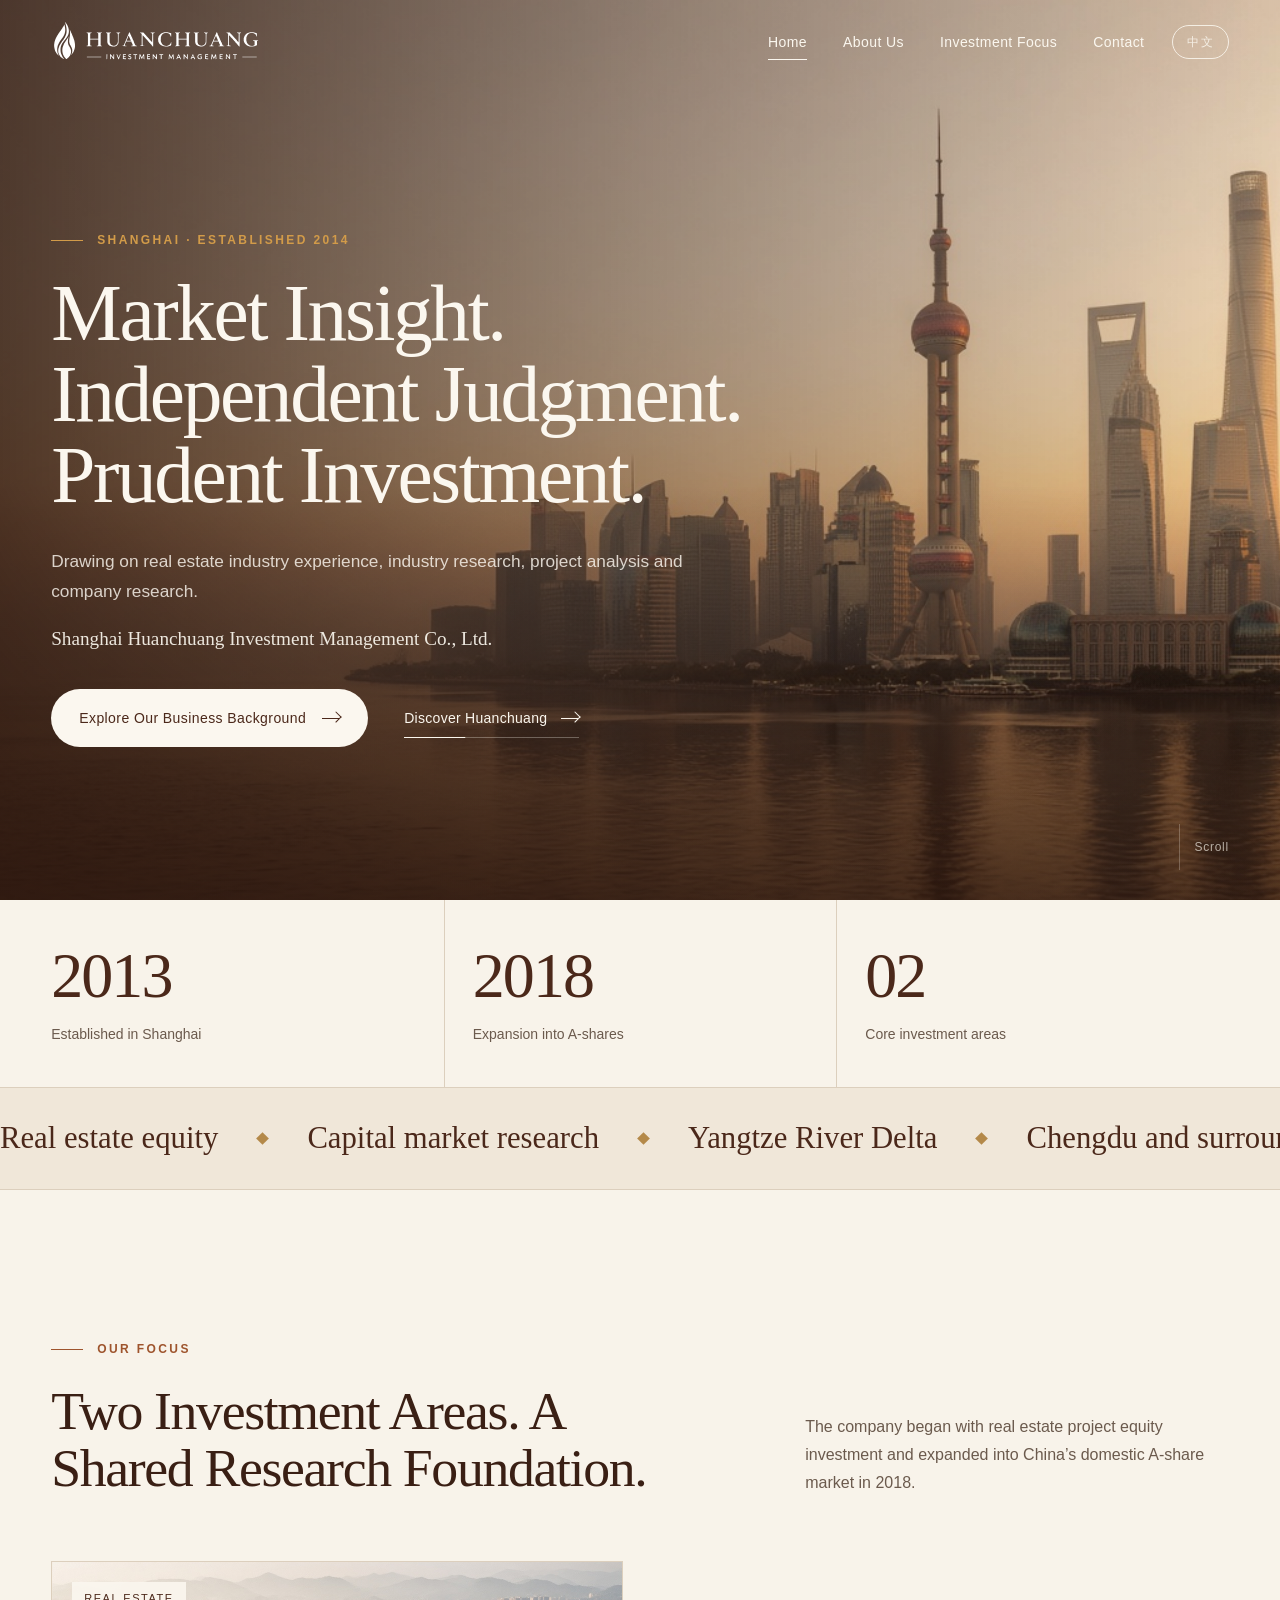
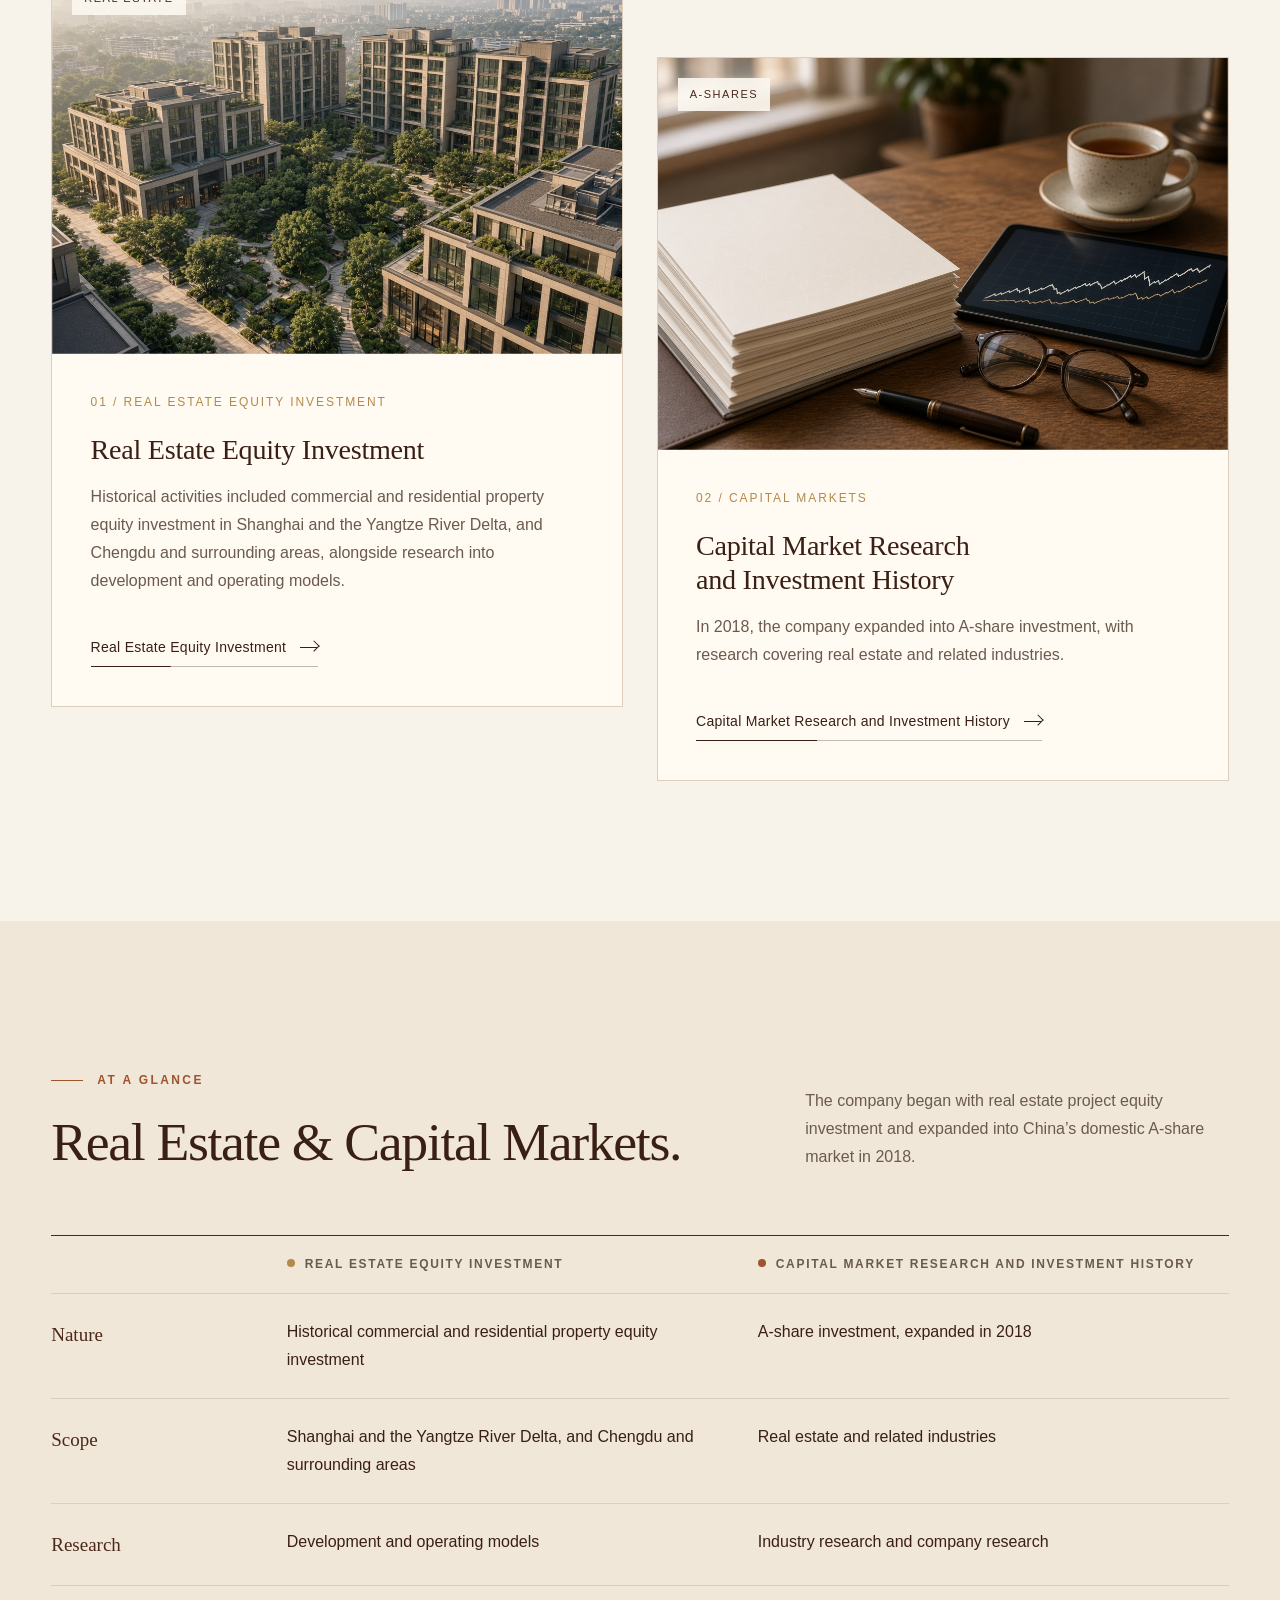
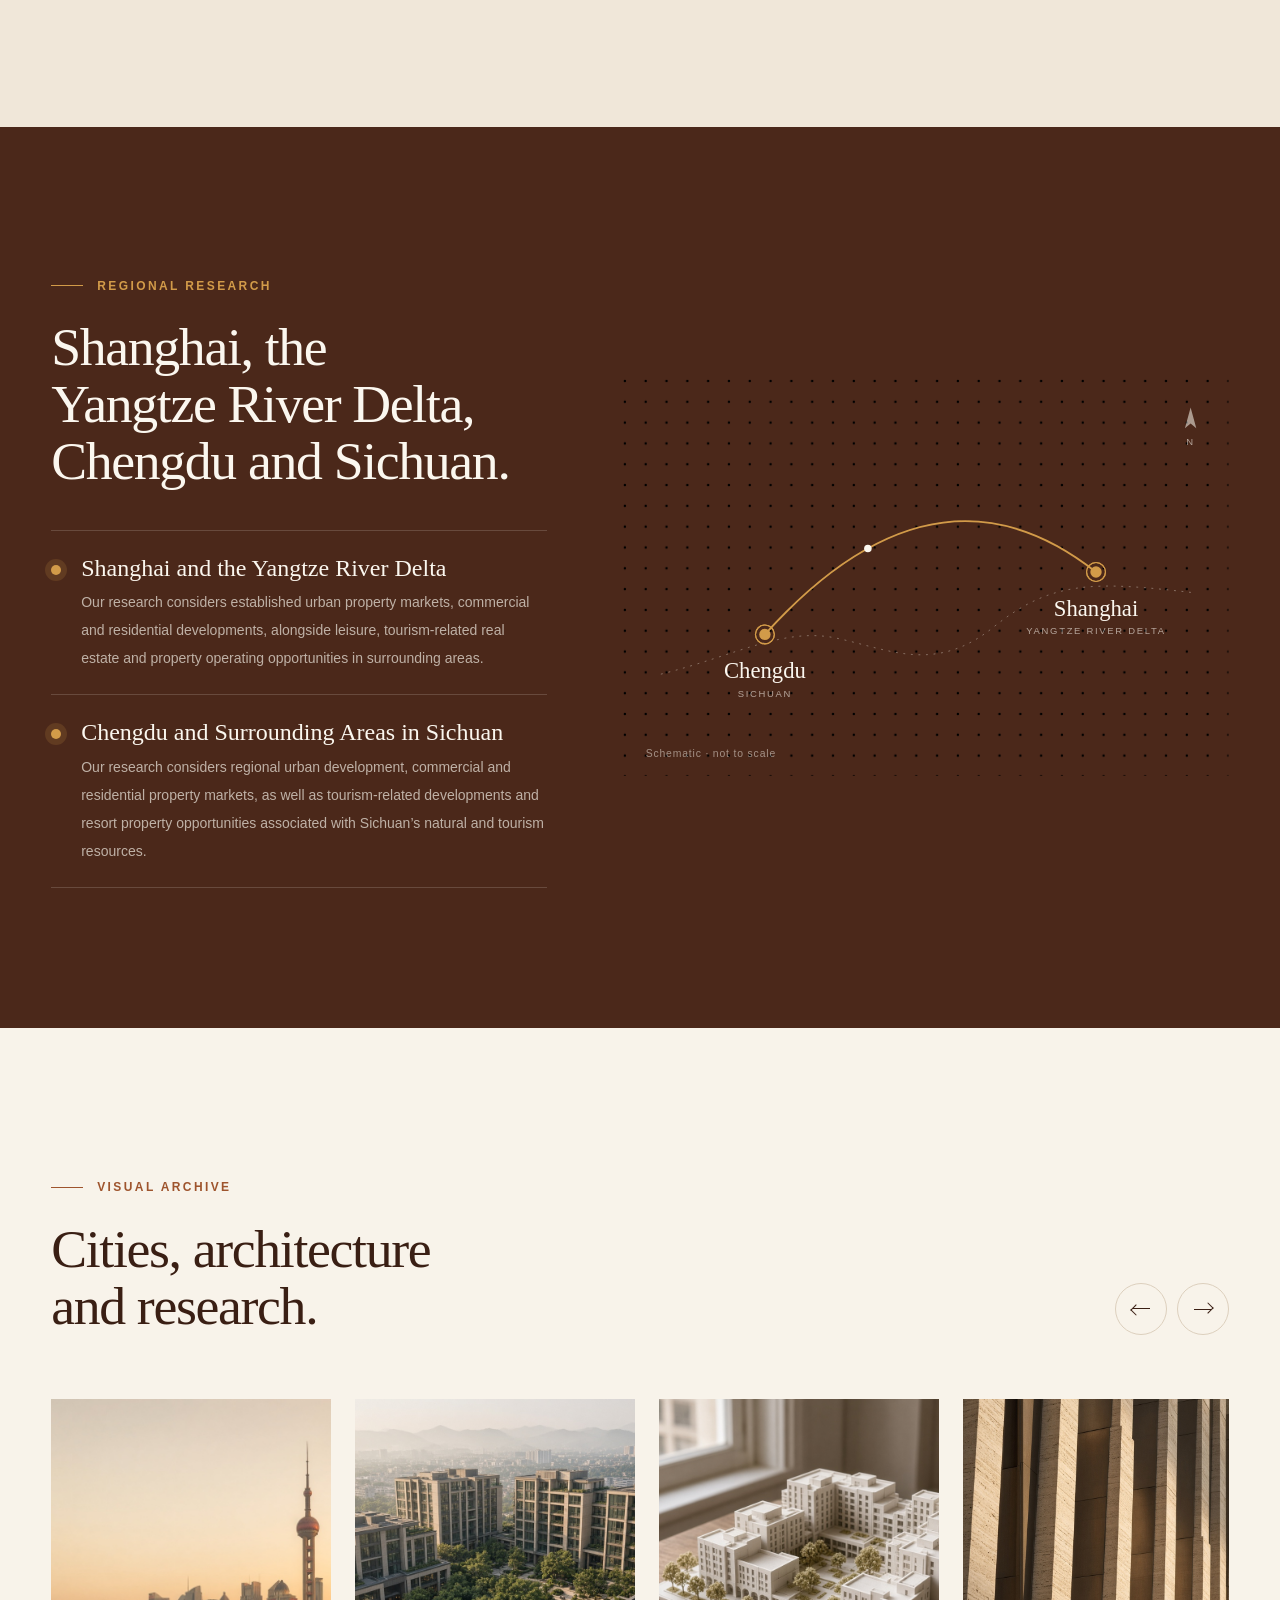
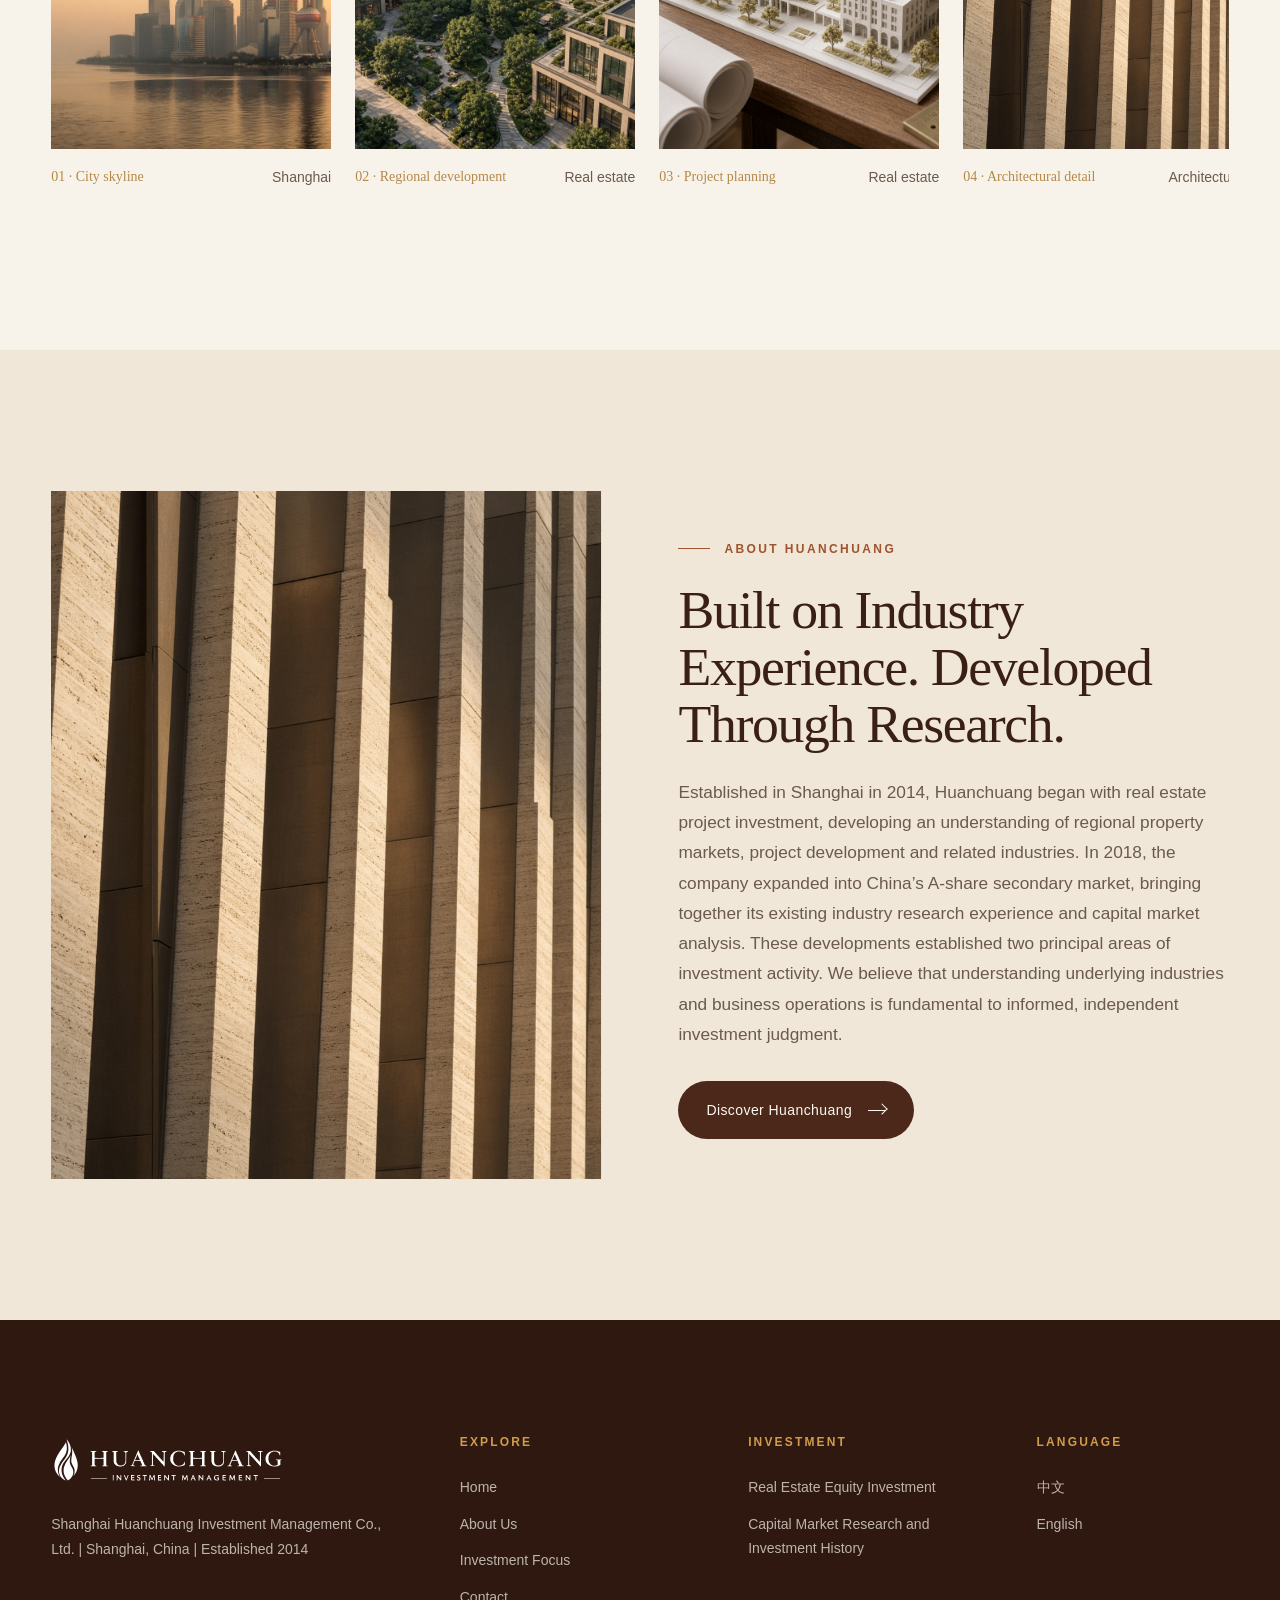
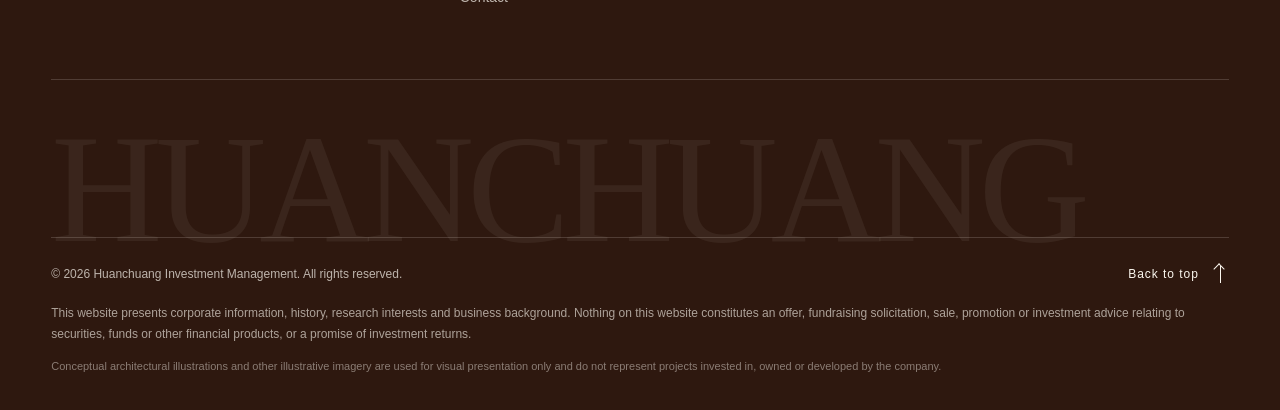
==== commit c565e660: "Apply V4.2 copy and point the office map at Pudong. Keep the Qingpu registered address, use the Ling" ====
--- a/en/index.html
+++ b/en/index.html
@@ -3,12 +3,12 @@
 <head>
   <meta charset="utf-8">
   <meta name="viewport" content="width=device-width, initial-scale=1, viewport-fit=cover">
-  <title>Home | HUANCHUANG</title>
-  <meta name="description" content="Shanghai Huanchuang Investment Management connects regional real estate experience with a research-led approach to China’s A-share market.">
+  <title>Huanchuang Investment Management</title>
+  <meta name="description" content="Established in Shanghai in 2014, Huanchuang Investment Management has a history of real estate equity investment and investment in China’s A-share market, with regional experience in Shanghai and Sichuan and research interests across the real estate value chain.">
   <meta name="theme-color" content="#4B281A">
   <meta property="og:type" content="website">
-  <meta property="og:title" content="Home | HUANCHUANG">
-  <meta property="og:description" content="Shanghai Huanchuang Investment Management connects regional real estate experience with a research-led approach to China’s A-share market.">
+  <meta property="og:title" content="Huanchuang Investment Management">
+  <meta property="og:description" content="Established in Shanghai in 2014, Huanchuang Investment Management has a history of real estate equity investment and investment in China’s A-share market, with regional experience in Shanghai and Sichuan and research interests across the real estate value chain.">
   <meta property="og:image" content="../assets/media/hero-shanghai.jpg">
   <link rel="alternate" hreflang="zh-CN" href="../zh/index.html">
   <link rel="alternate" hreflang="en" href="../en/index.html">
@@ -48,53 +48,52 @@
       <div class="hero-shade" aria-hidden="true"></div>
       <div class="wrap hero-inner">
         <p class="eyebrow eyebrow--light hero-fade" style="--d:.1s">Shanghai · Established 2014</p>
-        <h1 class="split-lines"><span class="line"><span style="--i:0">Perspective.</span></span><span class="line"><span style="--i:1">Conviction.</span></span><span class="line"><span style="--i:2">Investment.</span></span></h1>
-        <p class="lead hero-fade" style="--d:.75s">Connecting regional real estate experience with a research-led approach to China’s A-share market.</p>
+        <h1 class="split-lines"><span class="line"><span style="--i:0">Market Insight.</span></span><span class="line"><span style="--i:1">Independent Judgment.</span></span><span class="line"><span style="--i:2">Prudent Investment.</span></span></h1>
+        <p class="lead hero-fade" style="--d:.75s">Drawing on real estate industry experience, industry research, project analysis and company research.</p>
+        <p class="hero-company hero-fade" style="--d:.85s">Shanghai Huanchuang Investment Management Co., Ltd.</p>
         <div class="hero-actions hero-fade" style="--d:.9s">
-          <a class="btn btn--light" href="investment.html">Explore our investment focus<span class="arrow" aria-hidden="true"></span></a>
-          <a class="textlink textlink--light" href="about.html">About Huanchuang<span class="arrow" aria-hidden="true"></span></a>
+          <a class="btn btn--light" href="investment.html">Explore Our Business Background<span class="arrow" aria-hidden="true"></span></a>
+          <a class="textlink textlink--light" href="about.html">Discover Huanchuang<span class="arrow" aria-hidden="true"></span></a>
         </div>
       </div>
       <div class="wrap hero-foot hero-fade" style="--d:1.1s">
-        <span>Conceptual city footage · AI-generated, not an investment project</span>
         <span class="scroll-cue"><i></i>Scroll</span>
       </div>
     </section>
 
     <section aria-label="Company at a glance">
       <div class="wrap stats" data-stagger>
-          <div class="stat"><span class="stat-num" data-count="2014" data-from="1990">2014</span><span class="stat-label">Founded in Shanghai</span></div>
-          <div class="stat"><span class="stat-num" data-count="2018" data-from="2000">2018</span><span class="stat-label">A-share investment added</span></div>
-          <div class="stat"><span class="stat-num" data-count="2" data-from="0">2</span><span class="stat-label">Core investment areas</span></div>
-          <div class="stat"><span class="stat-num" data-count="2" data-from="0">2</span><span class="stat-label">Real estate focus regions</span></div>
-      </div>
-    </section>
-
-    <div class="marquee" aria-hidden="true"><div class="marquee-track"><span>Real estate project equity</span><span>China A-shares</span><span>Shanghai region</span><span>Chengdu region</span><span>Market research</span><span>Listed-company analysis</span><span>Joint investment</span><span>Proprietary capital</span><span>Real estate project equity</span><span>China A-shares</span><span>Shanghai region</span><span>Chengdu region</span><span>Market research</span><span>Listed-company analysis</span><span>Joint investment</span><span>Proprietary capital</span></div></div>
+          <div class="stat"><span class="stat-num" data-count="2014" data-from="1990">2014</span><span class="stat-label">Established in Shanghai</span></div>
+          <div class="stat"><span class="stat-num" data-count="2018" data-from="2000">2018</span><span class="stat-label">Expansion into A-shares</span></div>
+          <div class="stat"><span class="stat-num">02</span><span class="stat-label">Core investment areas</span></div>
+      </div>
+    </section>
+
+    <div class="marquee" aria-hidden="true"><div class="marquee-track"><span>Real estate equity</span><span>Capital market research</span><span>Yangtze River Delta</span><span>Chengdu and surrounding areas</span><span>Industry research</span><span>Project analysis</span><span>Company research</span><span>Real estate equity</span><span>Capital market research</span><span>Yangtze River Delta</span><span>Chengdu and surrounding areas</span><span>Industry research</span><span>Project analysis</span><span>Company research</span></div></div>
 
     <section class="section">
       <div class="wrap">
         <div class="section-head reveal">
-          <div><p class="eyebrow">Our focus</p><h2>Two markets.<br>A considered approach.</h2></div>
-          <p>Real assets and listed equities, grounded in research and experience.</p>
+          <div><p class="eyebrow">Our focus</p><h2>Two Investment Areas. A Shared Research Foundation.</h2></div>
+          <p>The company began with real estate project equity investment and expanded into China’s domestic A-share market in 2018.</p>
         </div>
         <div class="features">
         <article class="feature reveal">
           <div class="feature-media img-reveal"><img src="../assets/media/realestate-aerial.jpg" width="1024" height="768" alt="Concept aerial view of a residential and commercial development" loading="lazy" decoding="async"><span class="feature-tag">Real Estate</span></div>
           <div class="feature-body">
-            <span class="feature-num">01 / Real estate</span>
-            <h3>Local knowledge.<br>Project participation.</h3>
-            <p>Equity investment in commercial and residential developments in Shanghai and surrounding areas, and Chengdu and surrounding areas in Sichuan.</p>
-            <a class="textlink" href="investment.html#real-estate">Real estate equity investment<span class="arrow" aria-hidden="true"></span></a>
+            <span class="feature-num">01 / Real Estate Equity Investment</span>
+            <h3>Real Estate Equity Investment</h3>
+            <p>Historical activities included commercial and residential property equity investment in Shanghai and the Yangtze River Delta, and Chengdu and surrounding areas, alongside research into development and operating models.</p>
+            <a class="textlink" href="investment.html#real-estate">Real Estate Equity Investment<span class="arrow" aria-hidden="true"></span></a>
           </div>
         </article>
         <article class="feature reveal" style="--d:.15s">
           <div class="feature-media img-reveal"><img src="../assets/media/research-desk.jpg" width="1024" height="768" alt="Concept image of a research desk" loading="lazy" decoding="async"><span class="feature-tag">A-Shares</span></div>
           <div class="feature-body">
-            <span class="feature-num">02 / Listed equities</span>
-            <h3>Market perspective.<br>Company-level insight.</h3>
-            <p>Proprietary capital investment in China’s domestic A-share market, informed by market research and analysis of listed companies.</p>
-            <a class="textlink" href="investment.html#a-shares">A-share equity investment<span class="arrow" aria-hidden="true"></span></a>
+            <span class="feature-num">02 / Capital Markets</span>
+            <h3>Capital Market Research and Investment History</h3>
+            <p>In 2018, the company expanded into A-share investment, with research covering real estate and related industries.</p>
+            <a class="textlink" href="investment.html#a-shares">Capital Market Research and Investment History<span class="arrow" aria-hidden="true"></span></a>
           </div>
         </article>
         </div>
@@ -104,40 +103,36 @@
     <section class="section section--alt">
       <div class="wrap">
         <div class="section-head reveal">
-          <div><p class="eyebrow">At a glance</p><h2>Two businesses, one overview.</h2></div>
-          <p>From asset class and regions to how we participate — a quick comparison of Huanchuang’s two investment areas.</p>
+          <div><p class="eyebrow">At a glance</p><h2>Real Estate &amp; Capital Markets.</h2></div>
+          <p>The company began with real estate project equity investment and expanded into China’s domestic A-share market in 2018.</p>
         </div>
         <div class="table-wrap reveal">
           <table class="data-table">
-            <caption class="sr-only">Comparison of Huanchuang’s two businesses</caption>
-            <thead><tr><th scope="col"></th><th scope="col"><span class="dot" aria-hidden="true"></span>Real estate project equity</th><th scope="col"><span class="dot dot--rust" aria-hidden="true"></span>China A-share investment</th></tr></thead>
+            <caption class="sr-only">Two investment areas</caption>
+            <thead><tr><th scope="col"></th><th scope="col"><span class="dot" aria-hidden="true"></span>Real Estate Equity Investment</th><th scope="col"><span class="dot dot--rust" aria-hidden="true"></span>Capital Market Research and Investment History</th></tr></thead>
             <tbody data-stagger>
-              <tr><th scope="row">Asset class</th><td data-label="Real estate project equity">Commercial and residential development projects</td><td data-label="China A-share investment" class="is-rust">China’s domestic A-share secondary market</td></tr>
-              <tr><th scope="row">Focus</th><td data-label="Real estate project equity">Shanghai and surrounding areas; Chengdu and surrounding areas, Sichuan</td><td data-label="China A-share investment" class="is-rust">Companies listed in mainland China</td></tr>
-              <tr><th scope="row">Participation</th><td data-label="Real estate project equity">Project equity investment; selected projects co-invested and co-managed with local developers</td><td data-label="China A-share investment" class="is-rust">Investment of the company’s own capital</td></tr>
-              <tr><th scope="row">Informed by</th><td data-label="Real estate project equity">Development and project management experience</td><td data-label="China A-share investment" class="is-rust">Market analysis and listed-company research</td></tr>
-              <tr><th scope="row">Since</th><td data-label="Real estate project equity">2014</td><td data-label="China A-share investment" class="is-rust">2018</td></tr>
+              <tr><th scope="row">Nature</th><td data-label="Real Estate Equity Investment">Historical commercial and residential property equity investment</td><td data-label="Capital Market Research and Investment History" class="is-rust">A-share investment, expanded in 2018</td></tr>
+              <tr><th scope="row">Scope</th><td data-label="Real Estate Equity Investment">Shanghai and the Yangtze River Delta, and Chengdu and surrounding areas</td><td data-label="Capital Market Research and Investment History" class="is-rust">Real estate and related industries</td></tr>
+              <tr><th scope="row">Research</th><td data-label="Real Estate Equity Investment">Development and operating models</td><td data-label="Capital Market Research and Investment History" class="is-rust">Industry research and company research</td></tr>
             </tbody>
           </table>
         </div>
-        <p class="table-note">Compiled from the corporate information published on this website.</p>
       </div>
     </section>
 
     <section class="section dark">
       <div class="wrap region">
         <div class="reveal">
-          <p class="eyebrow">Regional focus</p>
-          <h2>Rooted in Shanghai.<br>Connected to Chengdu.</h2>
-          <p class="lead">The real estate business focuses on two regions: Shanghai and surrounding areas, and Chengdu and surrounding areas in Sichuan.</p>
+          <p class="eyebrow">Regional research</p>
+          <h2>Shanghai, the Yangtze River Delta, Chengdu and Sichuan.</h2>
           <ul class="region-list" data-stagger>
-            <li><span class="region-dot" aria-hidden="true"></span><div><b>Shanghai region</b><span>Home of the company; commercial and residential developments</span></div></li>
-            <li><span class="region-dot" aria-hidden="true"></span><div><b>Chengdu region</b><span>Commercial and residential developments in Sichuan</span></div></li>
+            <li><span class="region-dot" aria-hidden="true"></span><div><b>Shanghai and the Yangtze River Delta</b><span>Our research considers established urban property markets, commercial and residential developments, alongside leisure, tourism-related real estate and property operating opportunities in surrounding areas.</span></div></li>
+            <li><span class="region-dot" aria-hidden="true"></span><div><b>Chengdu and Surrounding Areas in Sichuan</b><span>Our research considers regional urban development, commercial and residential property markets, as well as tourism-related developments and resort property opportunities associated with Sichuan’s natural and tourism resources.</span></div></li>
           </ul>
         </div>
         <div class="reveal" style="--d:.2s">
         <svg class="map map-anim" viewBox="0 0 640 420" role="img" aria-labelledby="map-title">
-          <title id="map-title">Schematic of Huanchuang’s real estate focus regions: Shanghai and Chengdu with surrounding areas</title>
+          <title id="map-title">Schematic of regional research: Shanghai and the Yangtze River Delta, and Chengdu and surrounding areas in Sichuan</title>
           <defs>
             <pattern id="map-dots" width="22" height="22" patternUnits="userSpaceOnUse"><circle cx="2" cy="2" r="1.3"></circle></pattern>
           </defs>
@@ -151,12 +146,12 @@
           <g class="map-node" transform="translate(150 270)">
             <circle class="pulse" r="10"></circle><circle class="pulse pulse--late" r="10"></circle><circle class="core" r="6"></circle>
             <text class="map-label" x="0" y="46" text-anchor="middle">Chengdu</text>
-            <text class="map-sub" x="0" y="66" text-anchor="middle">AND SURROUNDING AREAS</text>
+            <text class="map-sub" x="0" y="66" text-anchor="middle">SICHUAN</text>
           </g>
           <g class="map-node" transform="translate(500 204)">
             <circle class="pulse" r="10"></circle><circle class="pulse pulse--late" r="10"></circle><circle class="core" r="6"></circle>
             <text class="map-label" x="0" y="46" text-anchor="middle">Shanghai</text>
-            <text class="map-sub" x="0" y="66" text-anchor="middle">AND SURROUNDING AREAS</text>
+            <text class="map-sub" x="0" y="66" text-anchor="middle">YANGTZE RIVER DELTA</text>
           </g>
           <g class="map-compass" transform="translate(600 46)"><path d="M0 -16 L6 6 L0 1 L-6 6 Z"></path><text class="map-sub" x="0" y="24" text-anchor="middle">N</text></g>
           <text class="map-note" x="24" y="400">Schematic · not to scale</text>
@@ -170,7 +165,6 @@
         <div class="section-head reveal">
           <div><p class="eyebrow">Visual archive</p><h2>Cities, architecture<br>and research.</h2></div>
           <div class="gallery-side">
-            <p>All images below are AI-generated concept visuals, not actual investment projects.</p>
             <div class="gallery-controls">
               <button type="button" data-dir="-1" aria-label="Previous"><span class="arrow arrow--left" aria-hidden="true"></span></button>
               <button type="button" data-dir="1" aria-label="Next"><span class="arrow" aria-hidden="true"></span></button>
@@ -196,7 +190,7 @@
           </figure>
           <figure>
             <div class="frame"><img src="../assets/media/research-desk.jpg" width="1024" height="768" alt="Market research" loading="lazy" decoding="async" draggable="false"></div>
-            <figcaption><span>05 · Market research</span><span>Listed equities</span></figcaption>
+            <figcaption><span>05 · Market research</span><span>Capital markets</span></figcaption>
           </figure>
         </div>
       </div>
@@ -207,9 +201,9 @@
         <div class="media-tall img-reveal"><img data-parallax="50" src="../assets/media/facade-detail.jpg" width="768" height="1024" alt="Concept image of an architectural facade" loading="lazy" decoding="async"></div>
         <div class="reveal">
           <p class="eyebrow">About Huanchuang</p>
-          <h2>Built on experience.<br>Developed through research.</h2>
-          <p class="lead">Founded in Shanghai in 2014, Huanchuang began with local real estate project investment. In 2018, the company expanded into A-share secondary-market investment, establishing the two areas that define its activities today.</p>
-          <a class="btn" href="about.html">Discover our story<span class="arrow" aria-hidden="true"></span></a>
+          <h2>Built on Industry Experience. Developed Through Research.</h2>
+          <p class="lead">Established in Shanghai in 2014, Huanchuang began with real estate project investment, developing an understanding of regional property markets, project development and related industries. In 2018, the company expanded into China’s A-share secondary market, bringing together its existing industry research experience and capital market analysis. These developments established two principal areas of investment activity. We believe that understanding underlying industries and business operations is fundamental to informed, independent investment judgment.</p>
+          <a class="btn" href="about.html">Discover Huanchuang<span class="arrow" aria-hidden="true"></span></a>
         </div>
       </div>
     </section>
@@ -219,7 +213,7 @@
       <div class="footer-top">
         <div class="footer-brand">
           <img src="../01_Logos/HUANCHUANG_horizontal_white.svg" width="1260" height="285" alt="Huanchuang Investment Management" loading="lazy">
-          <p>Shanghai Huanchuang Investment Management Co., Ltd. Based in Shanghai, focused on real estate project equity and China’s A-share market.</p>
+          <p>Shanghai Huanchuang Investment Management Co., Ltd. | Shanghai, China | Established 2014</p>
         </div>
         <div class="footer-col">
           <p class="footer-title">Explore</p>
@@ -227,7 +221,7 @@
         </div>
         <div class="footer-col">
           <p class="footer-title">Investment</p>
-          <a href="investment.html#real-estate">Real estate equity</a><a href="investment.html#a-shares">A-share investment</a>
+          <a href="investment.html#real-estate">Real Estate Equity Investment</a><a href="investment.html#a-shares">Capital Market Research and Investment History</a>
         </div>
         <div class="footer-col">
           <p class="footer-title">Language</p>
@@ -236,11 +230,11 @@
       </div>
       <p class="footer-mark" aria-hidden="true">HUANCHUANG</p>
       <div class="footer-base">
-        <span>© 2026 Shanghai Huanchuang Investment Management Co., Ltd.</span>
-        <span>Corporate information only. Not an offer, solicitation or investment advice.</span>
+        <span>© 2026 Huanchuang Investment Management. All rights reserved.</span>
         <button type="button" class="to-top" data-top>Back to top<span class="arrow arrow--up" aria-hidden="true"></span></button>
       </div>
-      <p class="footer-media">All images and footage on this website are AI-generated concept visuals and do not depict actual investment projects.</p>
+      <p class="footer-legal">This website presents corporate information, history, research interests and business background. Nothing on this website constitutes an offer, fundraising solicitation, sale, promotion or investment advice relating to securities, funds or other financial products, or a promise of investment returns.</p>
+      <p class="footer-media">Conceptual architectural illustrations and other illustrative imagery are used for visual presentation only and do not represent projects invested in, owned or developed by the company.</p>
     </div>
   </footer>
   <script src="../assets/site.js" defer></script>
--- a/assets/styles.css
+++ b/assets/styles.css
@@ -585,7 +585,7 @@
 }
 
 .hero h1 {
-  max-width: 11em;
+  max-width: 16em;
   margin-bottom: 30px;
 }
 
@@ -593,7 +593,15 @@
 
 .hero .lead {
   color: rgba(251, 247, 239, 0.82);
-  margin-bottom: 40px;
+  margin-bottom: 18px;
+}
+
+.hero-company {
+  margin: 0 0 36px;
+  font-family: var(--serif);
+  font-size: clamp(18px, 1.5vw, 22px);
+  line-height: 1.45;
+  color: rgba(251, 247, 239, 0.92);
 }
 
 .hero-actions {
@@ -621,6 +629,7 @@
   display: inline-flex;
   align-items: center;
   gap: 14px;
+  margin-left: auto;
 }
 
 .scroll-cue i {
@@ -650,7 +659,7 @@
 
 .stats {
   display: grid;
-  grid-template-columns: repeat(4, 1fr);
+  grid-template-columns: repeat(3, 1fr);
 }
 
 .stat {
@@ -1275,6 +1284,10 @@
   color: var(--gold);
 }
 
+.tl-year--mark {
+  font-weight: 400;
+}
+
 .tl-item h3 { margin-bottom: 10px; }
 .tl-item p { margin: 0; color: var(--muted); max-width: 36rem; }
 
@@ -1376,6 +1389,8 @@
   scroll-margin-top: calc(var(--header) + 64px);
 }
 
+.section[id] { scroll-margin-top: calc(var(--header) + 72px); }
+
 .detail:first-of-type { border-top: 0; }
 
 .detail-aside {
@@ -1474,6 +1489,13 @@
   margin: 0;
   font-size: 14px;
   color: var(--muted);
+}
+
+@media (min-width: 861px) {
+  .steps li:nth-child(n + 4) {
+    margin-top: 28px;
+    padding-top: 28px;
+  }
 }
 
 .faq {
@@ -1593,6 +1615,146 @@
 }
 
 html[lang="zh-CN"] .contact-card dt { letter-spacing: 0.2em; }
+
+.contact-card .textlink { margin-top: 28px; }
+
+.section--office { padding-top: clamp(12px, 3vw, 48px); }
+
+#office { scroll-margin-top: calc(var(--header) + 20px); }
+
+.office-fields {
+  display: grid;
+  grid-template-columns: 1fr 1fr;
+  gap: clamp(16px, 2vw, 28px);
+  margin-bottom: clamp(28px, 4vw, 40px);
+}
+
+.office-fields dl {
+  margin: 0;
+  padding: clamp(22px, 3vw, 36px);
+  background: var(--paper);
+  border: 1px solid var(--line);
+}
+
+.office-fields dl.is-office { box-shadow: inset 3px 0 0 var(--gold); }
+
+.office-fields dt {
+  margin: 0 0 12px;
+  font-size: 12px;
+  letter-spacing: 0.14em;
+  text-transform: uppercase;
+  color: var(--muted);
+}
+
+html[lang="zh-CN"] .office-fields dt {
+  letter-spacing: 0.22em;
+  text-transform: none;
+}
+
+.office-fields dd {
+  margin: 0;
+  font-family: var(--serif);
+  font-size: clamp(20px, 1.7vw, 26px);
+  line-height: 1.45;
+  color: var(--ink-2);
+}
+
+.office-fields dd.field-blank {
+  font-family: var(--sans);
+  font-size: 18px;
+  color: var(--muted);
+}
+
+.addr-unit { white-space: nowrap; }
+
+.addr-en,
+.addr-note {
+  display: block;
+  margin-top: 10px;
+  font-family: var(--sans);
+  font-size: 14px;
+  line-height: 1.65;
+  color: var(--muted);
+}
+
+.addr-note { margin-top: 14px; color: var(--rust); }
+
+.office-map {
+  height: clamp(420px, 56vw, 560px);
+  overflow: hidden;
+  border: 1px solid var(--line);
+  background: var(--bg-2);
+}
+
+.office-map iframe {
+  display: block;
+  width: 100%;
+  height: 100%;
+  border: 0;
+}
+
+.office-actions .steps-title { margin: clamp(28px, 4vw, 40px) 0 16px; }
+
+.office-actions-row {
+  display: flex;
+  flex-wrap: wrap;
+  gap: 12px 16px;
+}
+
+.btn--line {
+  background: transparent;
+  color: var(--ink-2);
+  box-shadow: inset 0 0 0 1px currentColor;
+}
+
+.btn--line:hover { color: var(--cream); }
+
+.office-photos { margin-top: clamp(56px, 7vw, 96px); }
+
+.office-photos-head {
+  display: flex;
+  justify-content: space-between;
+  align-items: flex-end;
+  gap: 24px 40px;
+  margin-bottom: 28px;
+}
+
+.office-photos-head h3 { margin: 0; }
+
+.office-photos-head p {
+  max-width: 22rem;
+  margin: 0;
+  color: var(--muted);
+  text-align: right;
+}
+
+.office-photo-grid {
+  display: grid;
+  grid-template-columns: 1fr 1fr;
+  gap: clamp(20px, 2.6vw, 40px);
+}
+
+.office-photo-grid figure { margin: 0; }
+
+.office-photo-grid .frame {
+  position: relative;
+  aspect-ratio: 4 / 3;
+  overflow: hidden;
+  background: var(--bg-2);
+}
+
+.office-photo-grid img {
+  width: 100%;
+  height: 100%;
+  object-fit: cover;
+}
+
+.office-photo-grid figcaption {
+  margin-top: 12px;
+  font-size: 13px;
+  letter-spacing: 0.03em;
+  color: var(--muted);
+}
 
 .cta {
   position: relative;
@@ -1715,9 +1877,19 @@
 
 .to-top:hover .arrow { transform: rotate(-90deg) translateX(4px); }
 
+.footer-legal {
+  margin: 18px 0 0;
+  max-width: 72rem;
+  font-size: 12px;
+  line-height: 1.75;
+  color: rgba(251, 247, 239, 0.62);
+}
+
 .footer-media {
-  margin: 18px 0 0;
+  margin: 12px 0 0;
+  max-width: 72rem;
   font-size: 11px;
+  line-height: 1.7;
   color: rgba(251, 247, 239, 0.45);
 }
 
@@ -2028,6 +2200,30 @@
   .footer-top { grid-template-columns: 1fr; }
 }
 
+@media (max-width: 860px) {
+  .office-photos-head {
+    flex-direction: column;
+    align-items: flex-start;
+  }
+
+  .office-photos-head p { text-align: left; }
+}
+
+@media (max-width: 720px) {
+  .office-fields { grid-template-columns: 1fr; }
+}
+
+@media (max-width: 560px) {
+  .office-map { height: 540px; }
+
+  .office-photo-grid { grid-template-columns: 1fr; }
+
+  .office-actions-row .btn {
+    width: 100%;
+    justify-content: space-between;
+  }
+}
+
 @media (prefers-reduced-motion: reduce) {
   html { scroll-behavior: auto; }
 
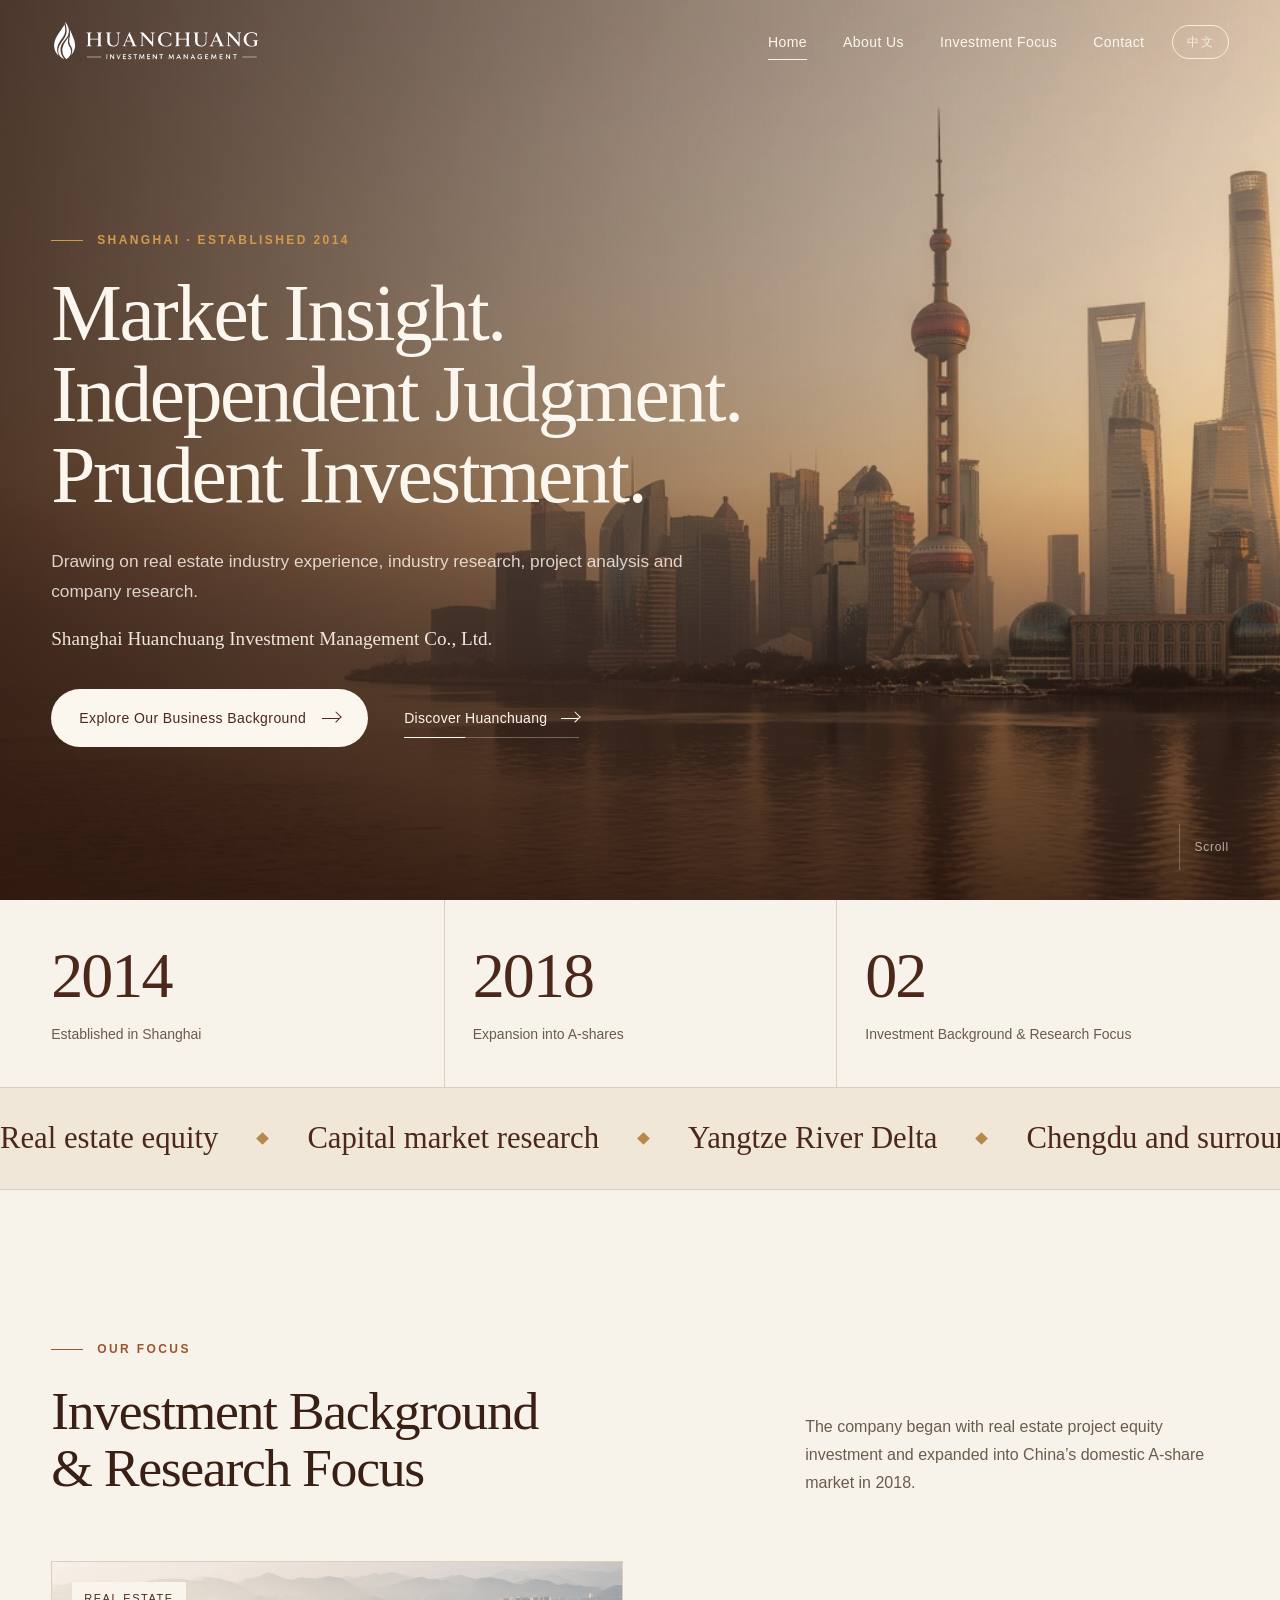
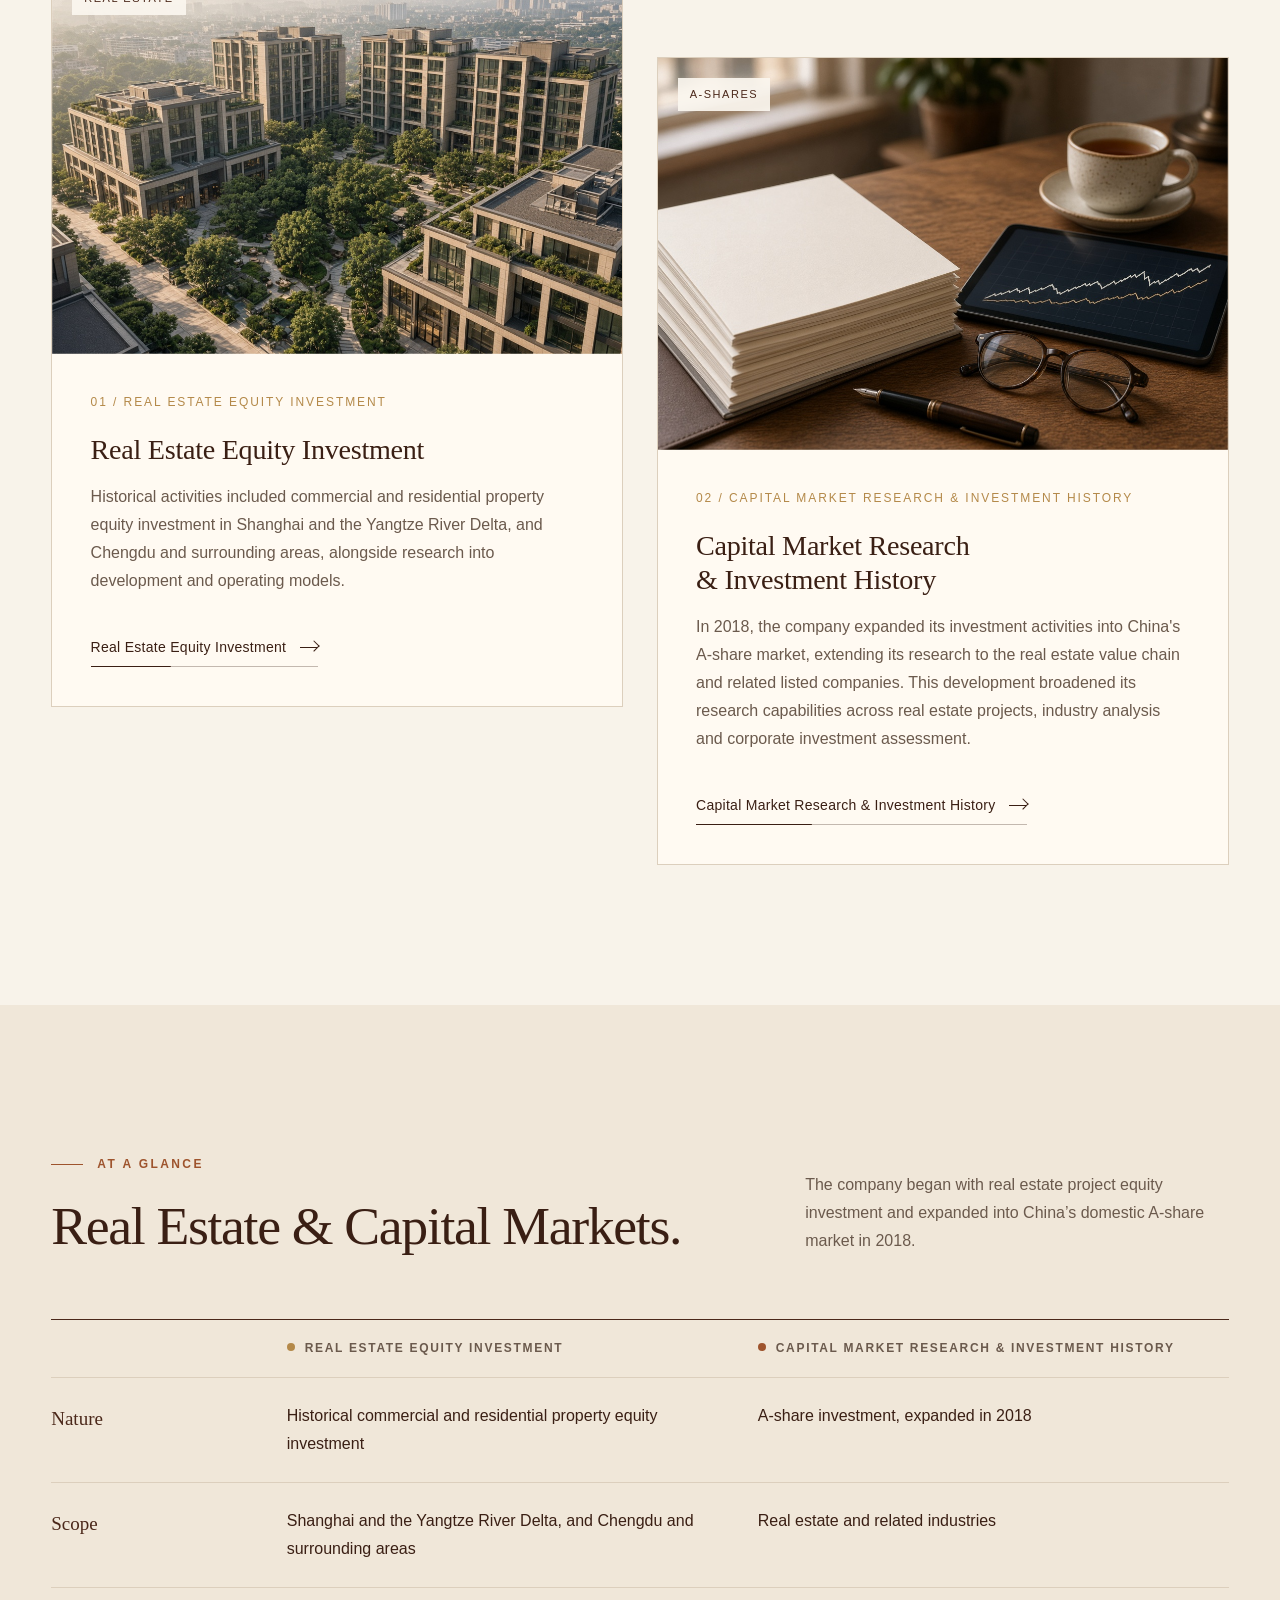
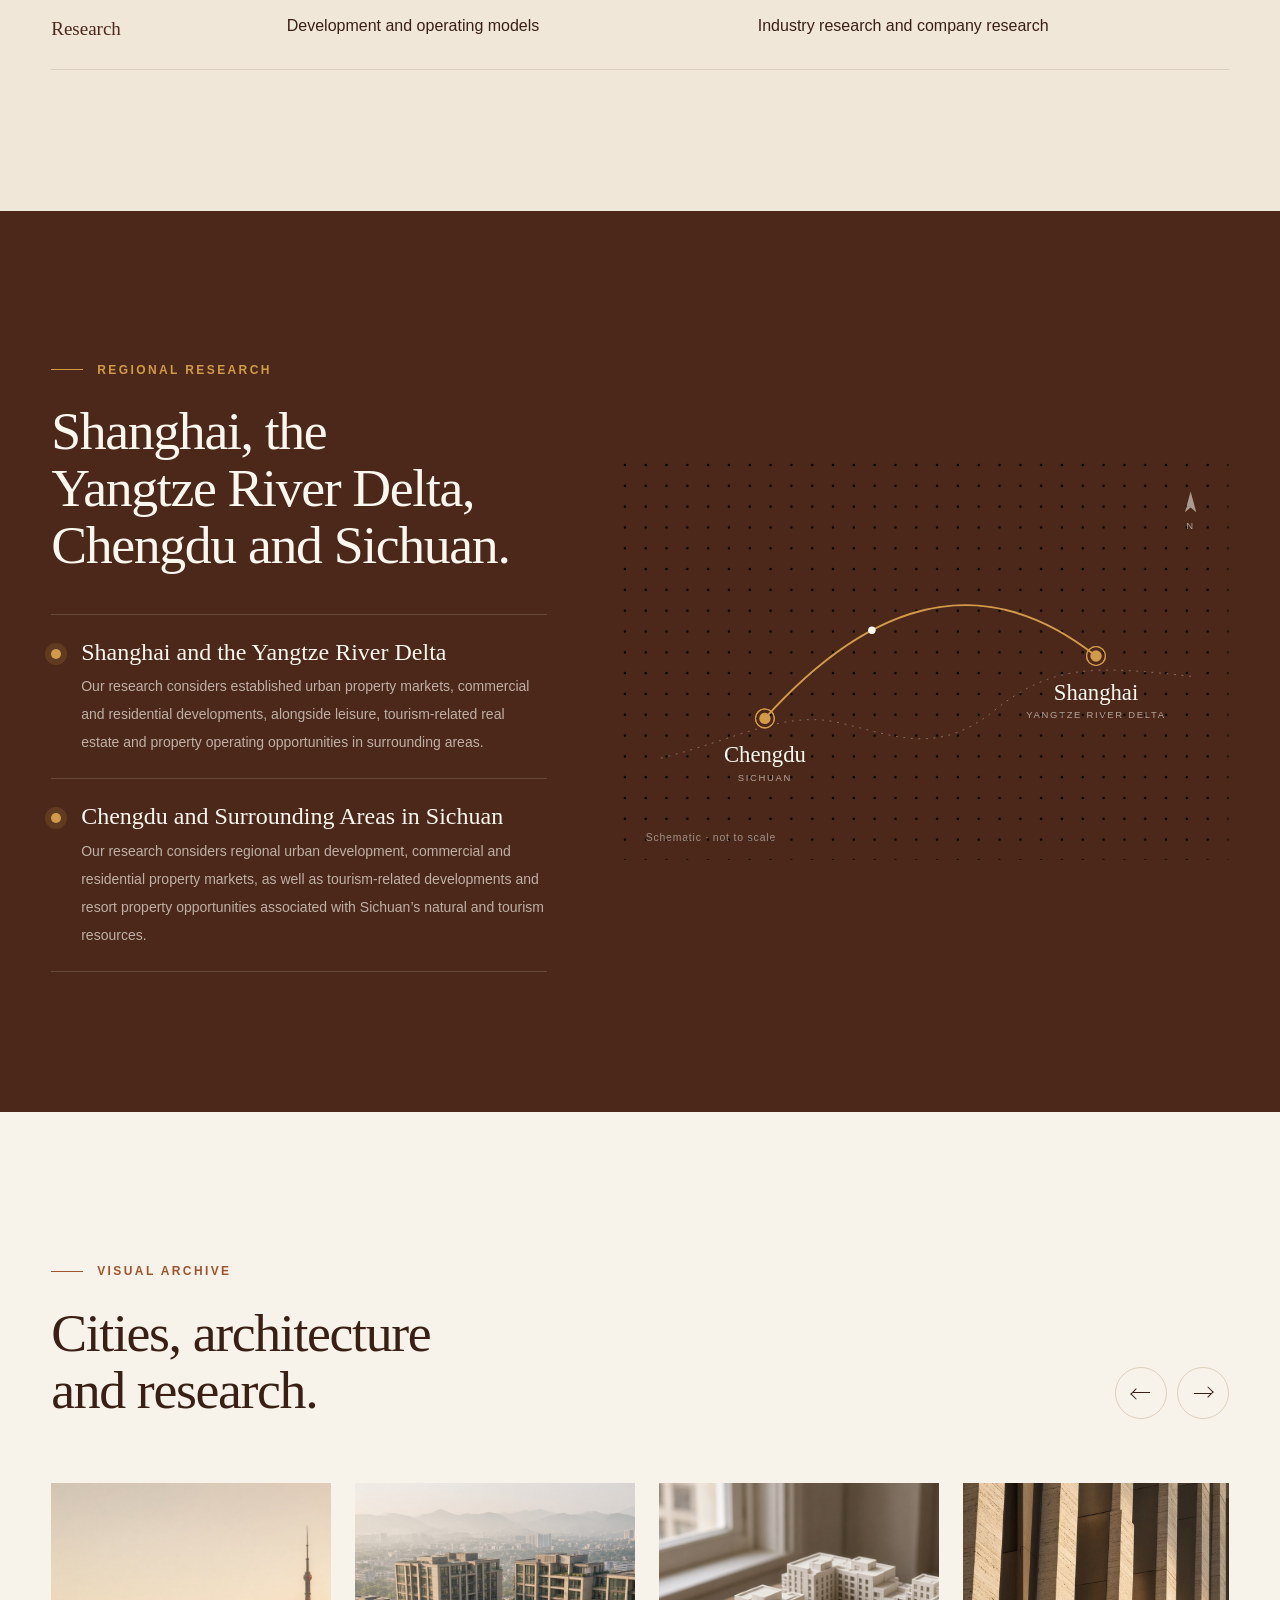
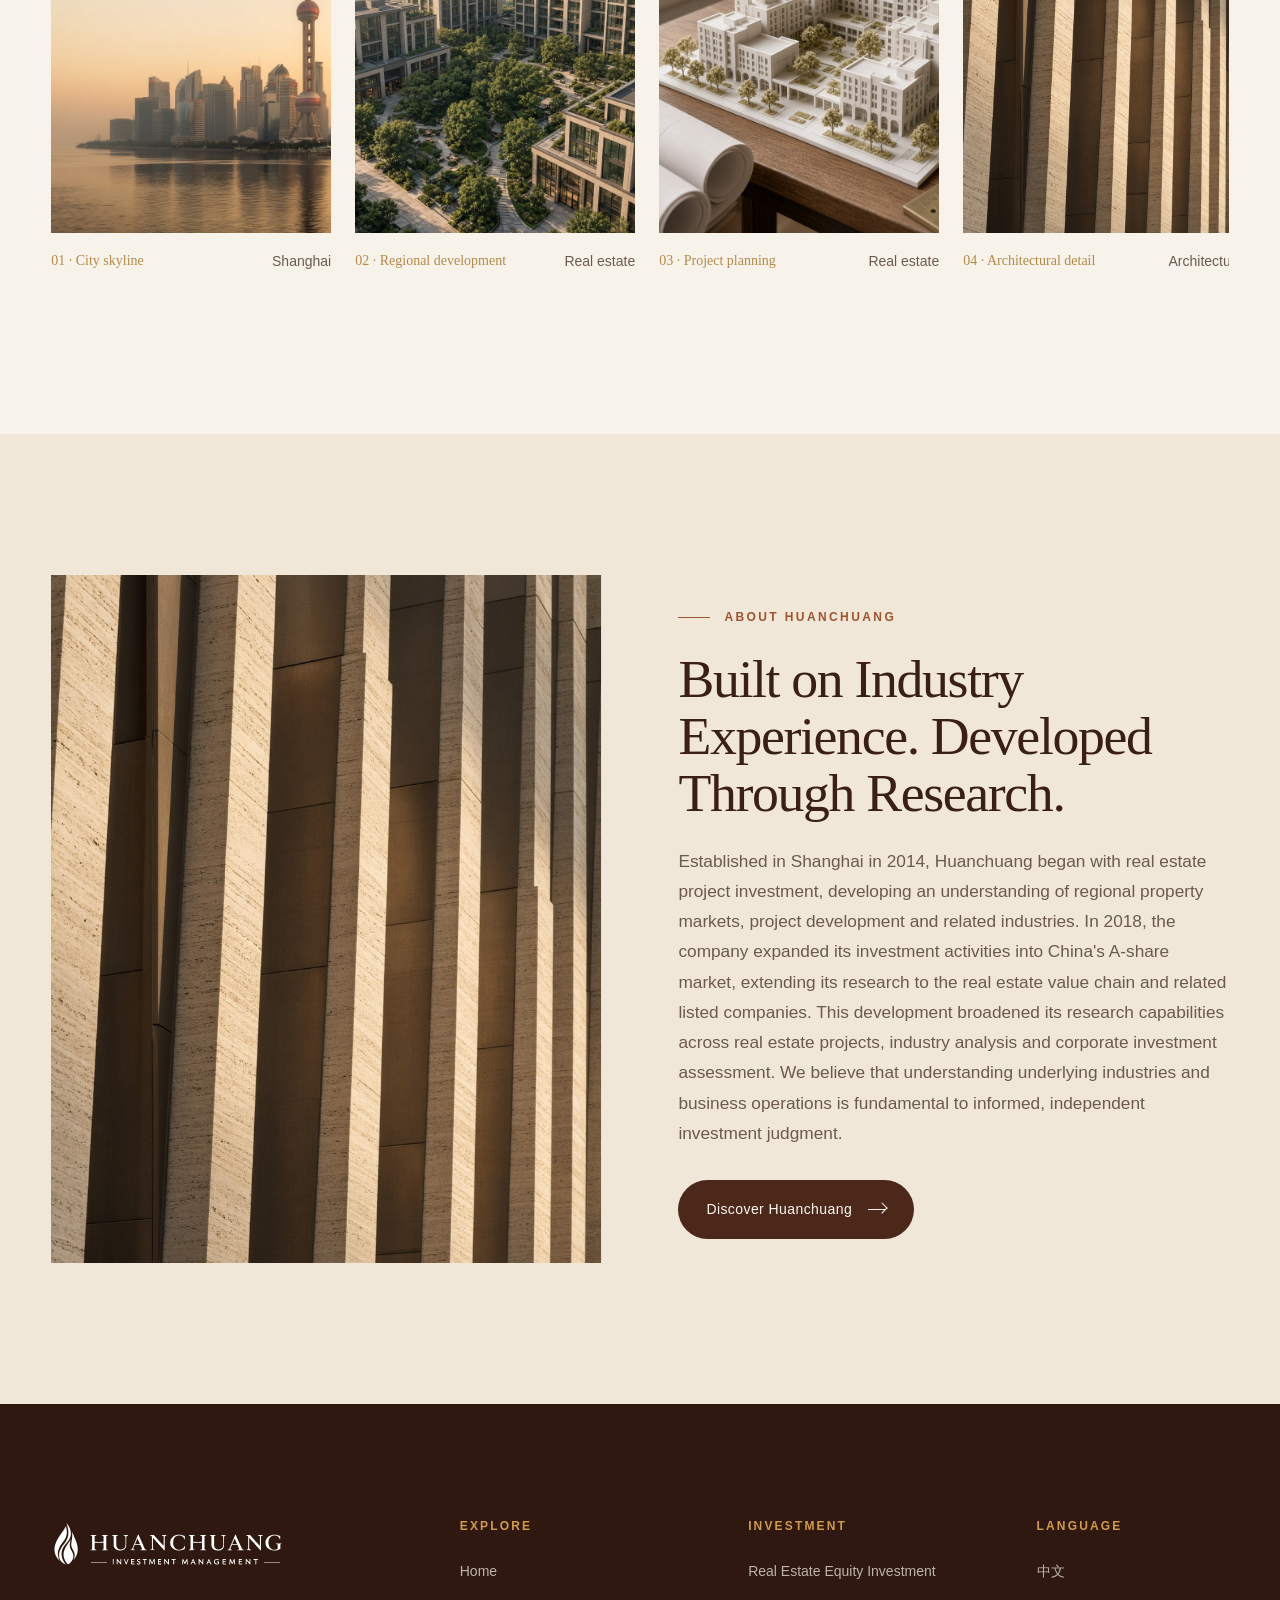
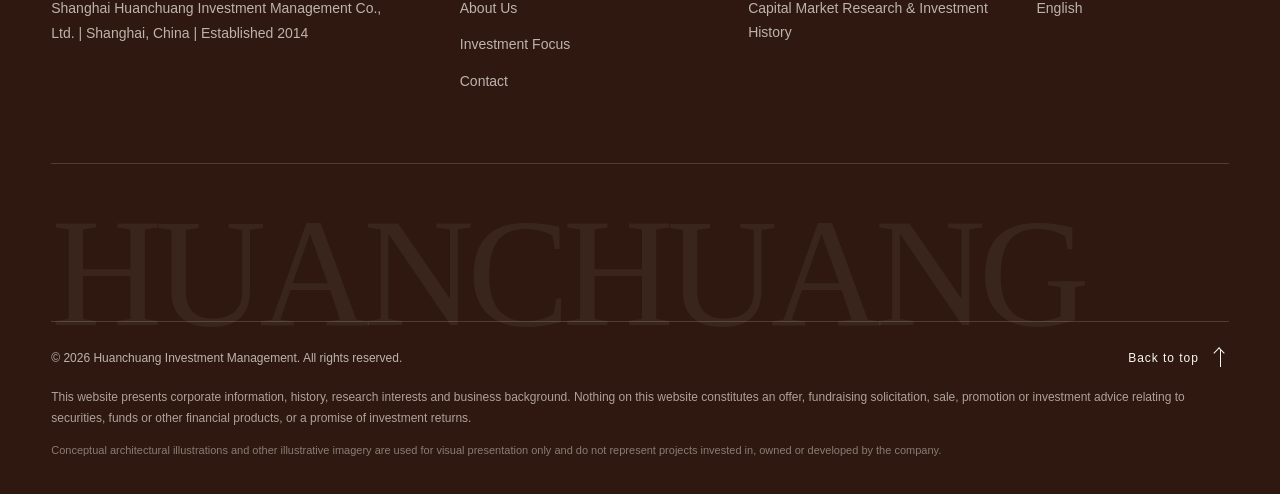
==== commit f8b1489b: "Update compliance copy, browser titles, and contact details. Align Chinese and English page titles, " ====
--- a/en/index.html
+++ b/en/index.html
@@ -3,11 +3,11 @@
 <head>
   <meta charset="utf-8">
   <meta name="viewport" content="width=device-width, initial-scale=1, viewport-fit=cover">
-  <title>Huanchuang Investment Management</title>
+  <title>HUANCHUANG | Corporate Website</title>
   <meta name="description" content="Established in Shanghai in 2014, Huanchuang Investment Management has a history of real estate equity investment and investment in China’s A-share market, with regional experience in Shanghai and Sichuan and research interests across the real estate value chain.">
   <meta name="theme-color" content="#4B281A">
   <meta property="og:type" content="website">
-  <meta property="og:title" content="Huanchuang Investment Management">
+  <meta property="og:title" content="HUANCHUANG | Corporate Website">
   <meta property="og:description" content="Established in Shanghai in 2014, Huanchuang Investment Management has a history of real estate equity investment and investment in China’s A-share market, with regional experience in Shanghai and Sichuan and research interests across the real estate value chain.">
   <meta property="og:image" content="../assets/media/hero-shanghai.jpg">
   <link rel="alternate" hreflang="zh-CN" href="../zh/index.html">
@@ -65,7 +65,7 @@
       <div class="wrap stats" data-stagger>
           <div class="stat"><span class="stat-num" data-count="2014" data-from="1990">2014</span><span class="stat-label">Established in Shanghai</span></div>
           <div class="stat"><span class="stat-num" data-count="2018" data-from="2000">2018</span><span class="stat-label">Expansion into A-shares</span></div>
-          <div class="stat"><span class="stat-num">02</span><span class="stat-label">Core investment areas</span></div>
+          <div class="stat"><span class="stat-num">02</span><span class="stat-label">Investment Background &amp; Research Focus</span></div>
       </div>
     </section>
 
@@ -74,7 +74,7 @@
     <section class="section">
       <div class="wrap">
         <div class="section-head reveal">
-          <div><p class="eyebrow">Our focus</p><h2>Two Investment Areas. A Shared Research Foundation.</h2></div>
+          <div><p class="eyebrow">Our focus</p><h2>Investment Background &amp; Research Focus</h2></div>
           <p>The company began with real estate project equity investment and expanded into China’s domestic A-share market in 2018.</p>
         </div>
         <div class="features">
@@ -90,10 +90,10 @@
         <article class="feature reveal" style="--d:.15s">
           <div class="feature-media img-reveal"><img src="../assets/media/research-desk.jpg" width="1024" height="768" alt="Concept image of a research desk" loading="lazy" decoding="async"><span class="feature-tag">A-Shares</span></div>
           <div class="feature-body">
-            <span class="feature-num">02 / Capital Markets</span>
-            <h3>Capital Market Research and Investment History</h3>
-            <p>In 2018, the company expanded into A-share investment, with research covering real estate and related industries.</p>
-            <a class="textlink" href="investment.html#a-shares">Capital Market Research and Investment History<span class="arrow" aria-hidden="true"></span></a>
+            <span class="feature-num">02 / Capital Market Research &amp; Investment History</span>
+            <h3>Capital Market Research &amp; Investment History</h3>
+            <p>In 2018, the company expanded its investment activities into China's A-share market, extending its research to the real estate value chain and related listed companies. This development broadened its research capabilities across real estate projects, industry analysis and corporate investment assessment.</p>
+            <a class="textlink" href="investment.html#a-shares">Capital Market Research &amp; Investment History<span class="arrow" aria-hidden="true"></span></a>
           </div>
         </article>
         </div>
@@ -108,12 +108,12 @@
         </div>
         <div class="table-wrap reveal">
           <table class="data-table">
-            <caption class="sr-only">Two investment areas</caption>
-            <thead><tr><th scope="col"></th><th scope="col"><span class="dot" aria-hidden="true"></span>Real Estate Equity Investment</th><th scope="col"><span class="dot dot--rust" aria-hidden="true"></span>Capital Market Research and Investment History</th></tr></thead>
+            <caption class="sr-only">Investment Background &amp; Research Focus</caption>
+            <thead><tr><th scope="col"></th><th scope="col"><span class="dot" aria-hidden="true"></span>Real Estate Equity Investment</th><th scope="col"><span class="dot dot--rust" aria-hidden="true"></span>Capital Market Research &amp; Investment History</th></tr></thead>
             <tbody data-stagger>
-              <tr><th scope="row">Nature</th><td data-label="Real Estate Equity Investment">Historical commercial and residential property equity investment</td><td data-label="Capital Market Research and Investment History" class="is-rust">A-share investment, expanded in 2018</td></tr>
-              <tr><th scope="row">Scope</th><td data-label="Real Estate Equity Investment">Shanghai and the Yangtze River Delta, and Chengdu and surrounding areas</td><td data-label="Capital Market Research and Investment History" class="is-rust">Real estate and related industries</td></tr>
-              <tr><th scope="row">Research</th><td data-label="Real Estate Equity Investment">Development and operating models</td><td data-label="Capital Market Research and Investment History" class="is-rust">Industry research and company research</td></tr>
+              <tr><th scope="row">Nature</th><td data-label="Real Estate Equity Investment">Historical commercial and residential property equity investment</td><td data-label="Capital Market Research &amp; Investment History" class="is-rust">A-share investment, expanded in 2018</td></tr>
+              <tr><th scope="row">Scope</th><td data-label="Real Estate Equity Investment">Shanghai and the Yangtze River Delta, and Chengdu and surrounding areas</td><td data-label="Capital Market Research &amp; Investment History" class="is-rust">Real estate and related industries</td></tr>
+              <tr><th scope="row">Research</th><td data-label="Real Estate Equity Investment">Development and operating models</td><td data-label="Capital Market Research &amp; Investment History" class="is-rust">Industry research and company research</td></tr>
             </tbody>
           </table>
         </div>
@@ -202,7 +202,7 @@
         <div class="reveal">
           <p class="eyebrow">About Huanchuang</p>
           <h2>Built on Industry Experience. Developed Through Research.</h2>
-          <p class="lead">Established in Shanghai in 2014, Huanchuang began with real estate project investment, developing an understanding of regional property markets, project development and related industries. In 2018, the company expanded into China’s A-share secondary market, bringing together its existing industry research experience and capital market analysis. These developments established two principal areas of investment activity. We believe that understanding underlying industries and business operations is fundamental to informed, independent investment judgment.</p>
+          <p class="lead">Established in Shanghai in 2014, Huanchuang began with real estate project investment, developing an understanding of regional property markets, project development and related industries. In 2018, the company expanded its investment activities into China's A-share market, extending its research to the real estate value chain and related listed companies. This development broadened its research capabilities across real estate projects, industry analysis and corporate investment assessment. We believe that understanding underlying industries and business operations is fundamental to informed, independent investment judgment.</p>
           <a class="btn" href="about.html">Discover Huanchuang<span class="arrow" aria-hidden="true"></span></a>
         </div>
       </div>
@@ -221,7 +221,7 @@
         </div>
         <div class="footer-col">
           <p class="footer-title">Investment</p>
-          <a href="investment.html#real-estate">Real Estate Equity Investment</a><a href="investment.html#a-shares">Capital Market Research and Investment History</a>
+          <a href="investment.html#real-estate">Real Estate Equity Investment</a><a href="investment.html#a-shares">Capital Market Research &amp; Investment History</a>
         </div>
         <div class="footer-col">
           <p class="footer-title">Language</p>
